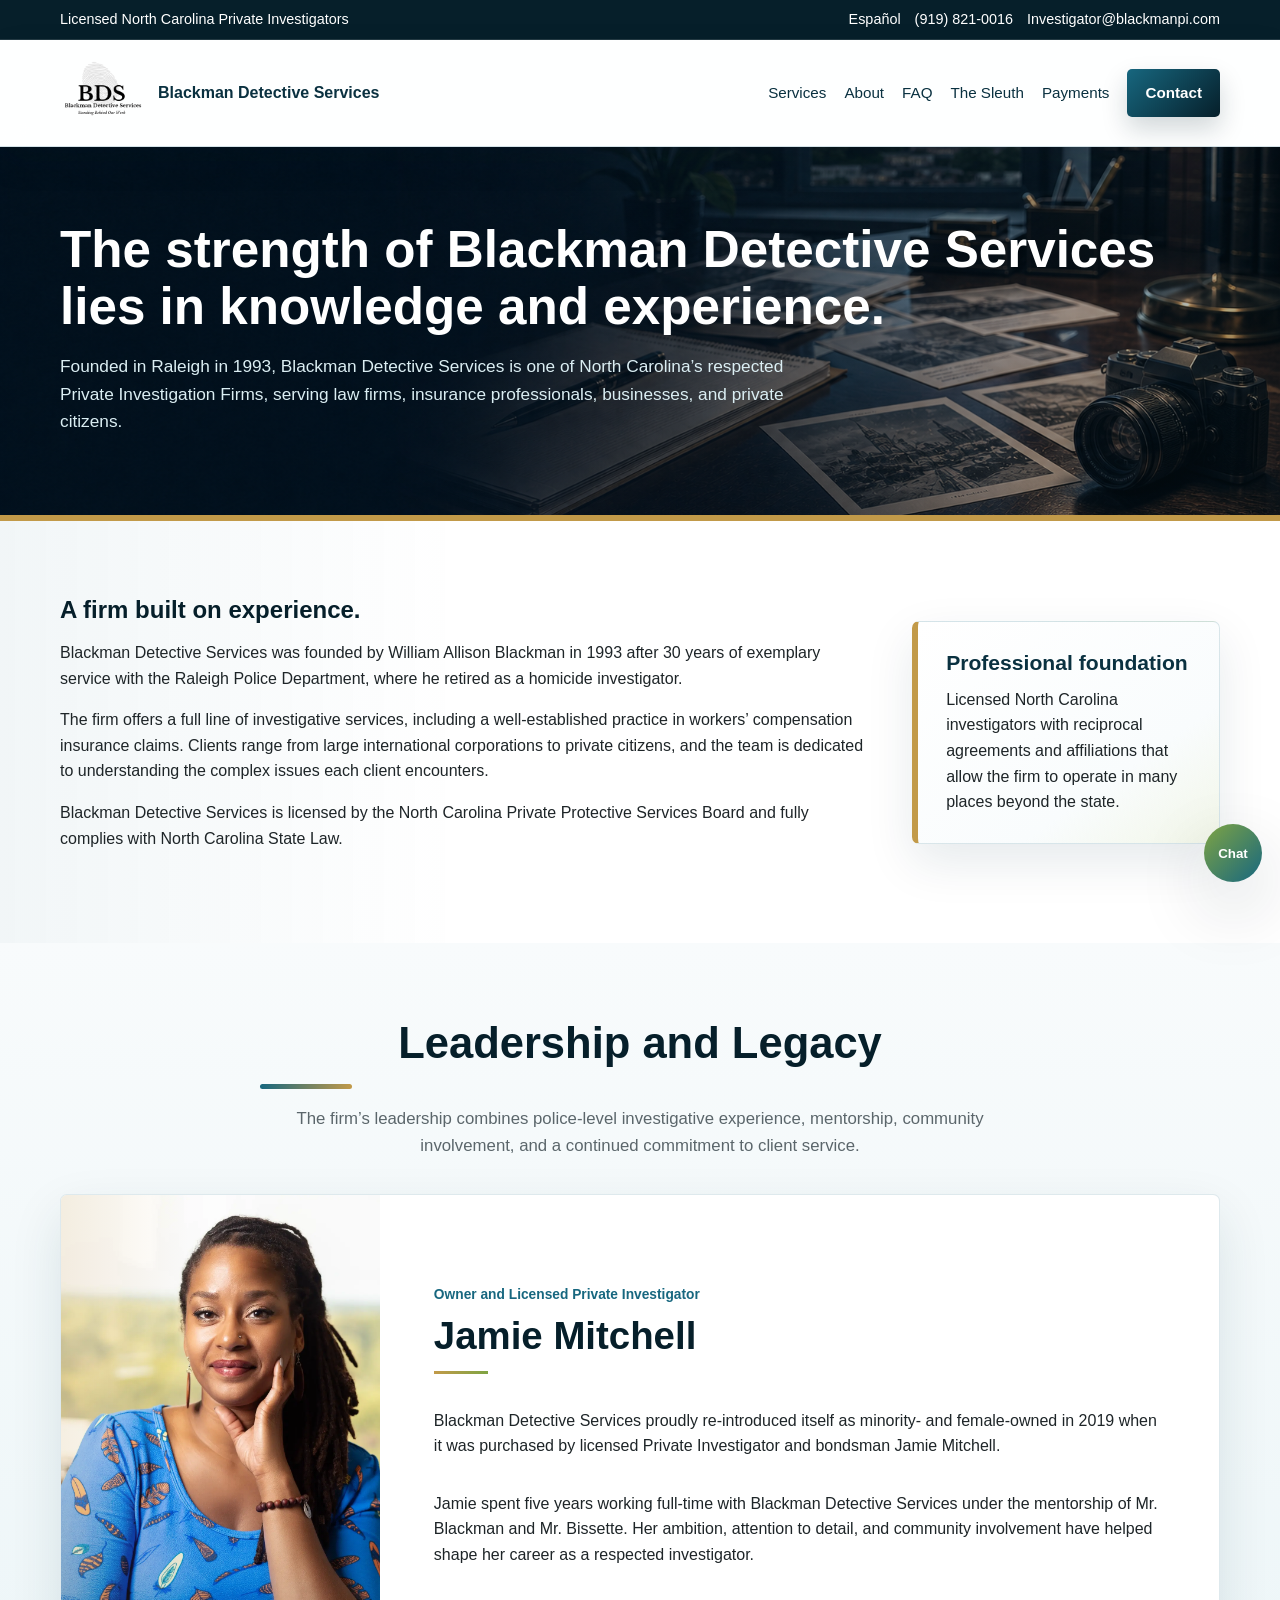
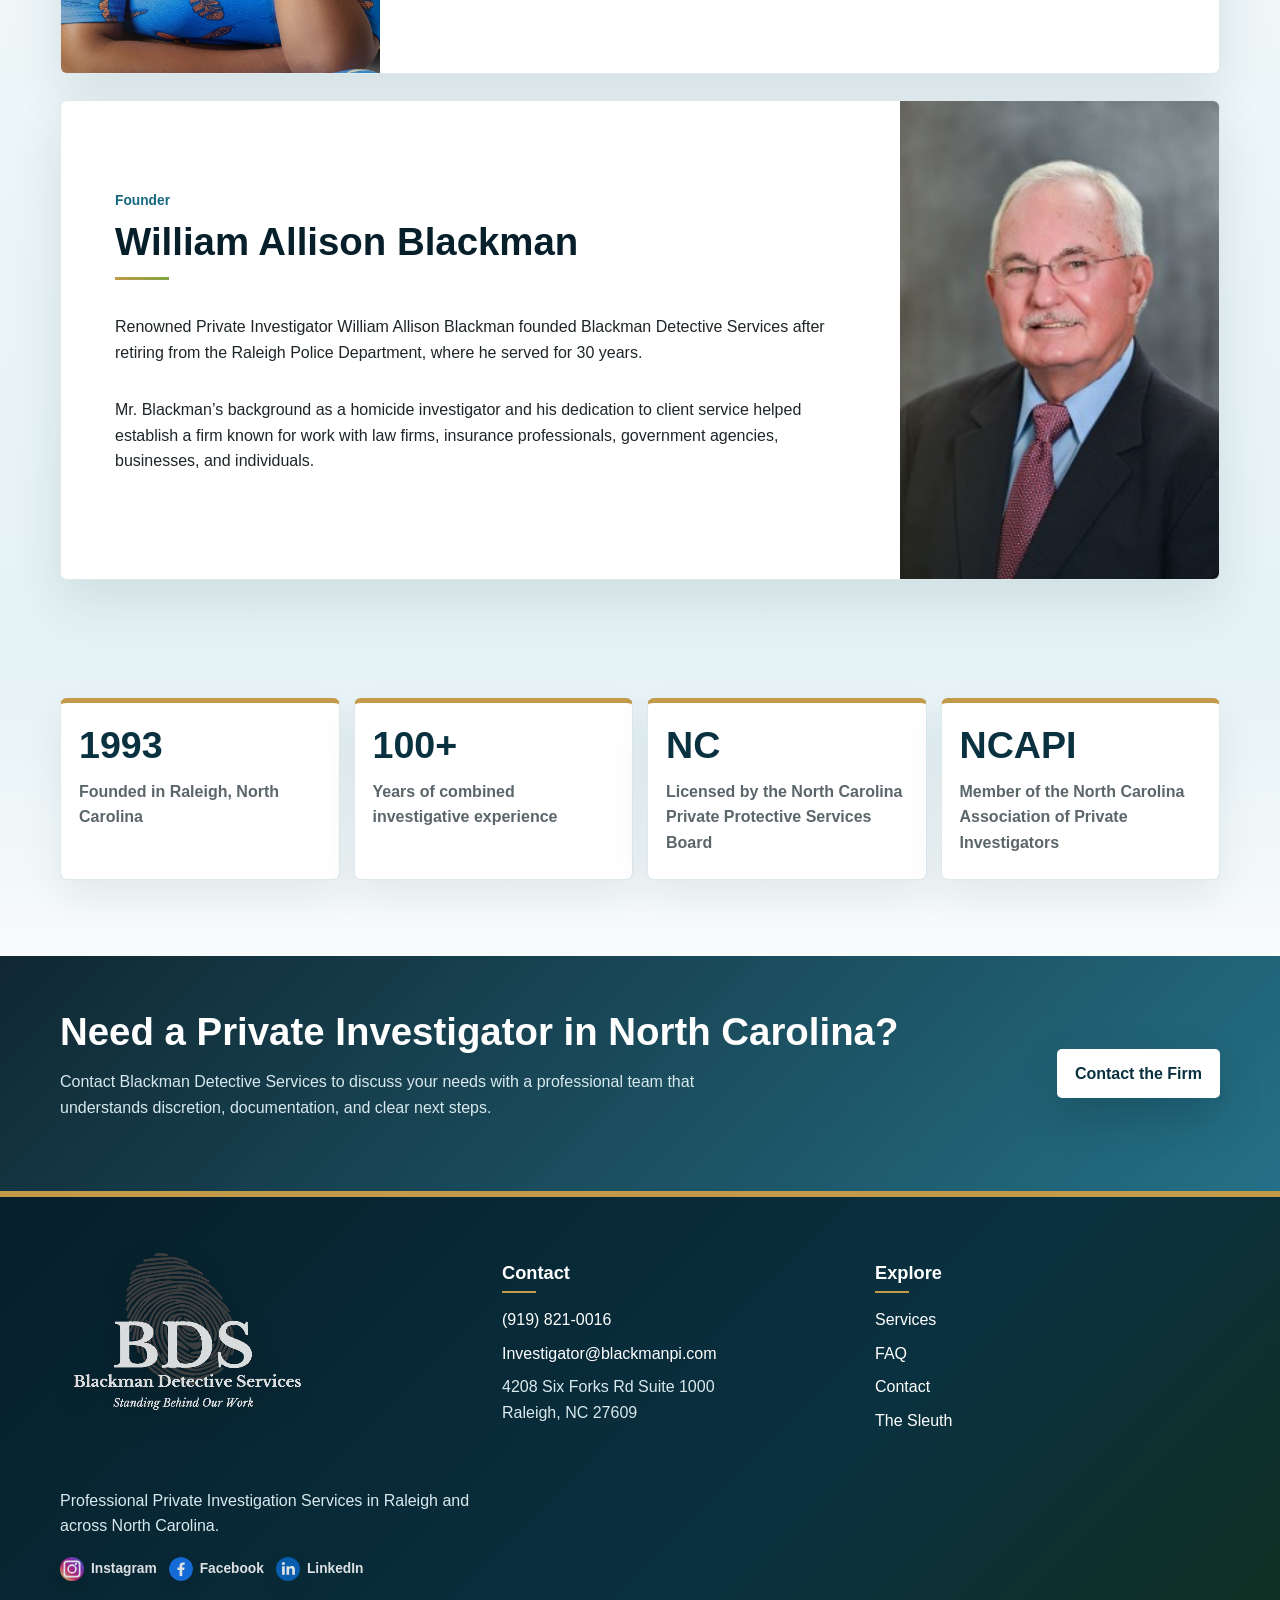
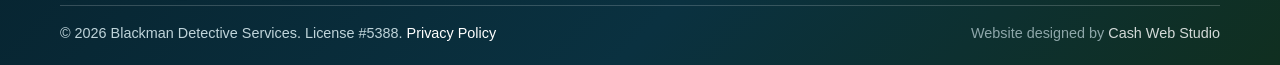
==== about/index.html @ c94c9706 "capitalize PI" ====
<!doctype html>
<html lang="en">
<head>
  <meta charset="utf-8">
  <meta name="viewport" content="width=device-width, initial-scale=1">
  <title>About | Blackman Detective Services</title>
  <meta name="description" content="Learn about Blackman Detective Services, a respected North Carolina Private Investigation Firm founded in 1993.">
  <link rel="stylesheet" href="../styles.css">
</head>
<body class="about-page">
  <div class="topbar"><div class="topbar-inner"><span>Licensed North Carolina Private Investigators</span><span class="topbar-links"><a href="#" class="language-link notranslate" translate="no" data-translate-language="es">Espa&ntilde;ol</a><a href="#" class="language-link notranslate" translate="no" data-translate-language="en" hidden>English</a><a href="tel:19198210016">(919) 821-0016</a><a href="mailto:Investigator@blackmanpi.com">Investigator@blackmanpi.com</a></span></div></div>
  <header class="site-header"><div class="nav-inner"><a class="brand" href="../"><img src="../assets/logo-bds-transparent.png" alt="Blackman Detective Services logo"><span class="brand-text">Blackman Detective Services</span></a><button class="menu-toggle" type="button" aria-expanded="false" aria-controls="primary-nav" data-menu-toggle><span></span><span></span><span></span><span class="sr-only">Menu</span></button><nav class="nav-links" id="primary-nav" aria-label="Primary navigation"><a href="../services">Services</a><a href="../about">About</a><a href="../faq">FAQ</a><a href="../the-sleuth">The Sleuth</a><a href="../payments">Payments</a><a class="button" href="../contact">Contact</a></nav></div></header>
  <main>
    <section class="page-hero about-hero"><div class="section-inner"><h1>The strength of Blackman Detective Services lies in knowledge and experience.</h1><p>Founded in Raleigh in 1993, Blackman Detective Services is one of North Carolina’s respected Private Investigation Firms, serving law firms, insurance professionals, businesses, and private citizens.</p></div></section>
    <section class="section about-intro-section"><div class="section-inner about-intro">
      <div>
        <h2>A firm built on experience.</h2>
        <p>Blackman Detective Services was founded by William Allison Blackman in 1993 after 30 years of exemplary service with the Raleigh Police Department, where he retired as a homicide investigator.</p>
        <p>The firm offers a full line of investigative services, including a well-established practice in workers’ compensation insurance claims. Clients range from large international corporations to private citizens, and the team is dedicated to understanding the complex issues each client encounters.</p>
        <p>Blackman Detective Services is licensed by the North Carolina Private Protective Services Board and fully complies with North Carolina State Law.</p>
      </div>
      <aside class="about-cred-panel reveal-card">
        <strong>Professional foundation</strong>
        <p>Licensed North Carolina investigators with reciprocal agreements and affiliations that allow the firm to operate in many places beyond the state.</p>
      </aside>
    </div></section>
    <section class="section about-leadership-section"><div class="section-inner">
      <div class="section-header centered">
        <h2>Leadership and Legacy</h2>
        <p>The firm’s leadership combines police-level investigative experience, mentorship, community involvement, and a continued commitment to client service.</p>
      </div>
      <div class="leader-grid">
        <article class="leader-profile jamie-profile reveal-card">
          <div class="leader-photo"><img src="../assets/jamie-mitchell.png" alt="Jamie Mitchell of Blackman Detective Services"></div>
          <div class="leader-copy">
            <span>Owner and Licensed Private Investigator</span>
            <h3>Jamie Mitchell</h3>
            <p>Blackman Detective Services proudly re-introduced itself as minority- and female-owned in 2019 when it was purchased by licensed Private Investigator and bondsman Jamie Mitchell.</p>
            <p>Jamie spent five years working full-time with Blackman Detective Services under the mentorship of Mr. Blackman and Mr. Bissette. Her ambition, attention to detail, and community involvement have helped shape her career as a respected investigator.</p>
          </div>
        </article>
        <article class="leader-profile william-profile reveal-card">
          <div class="leader-photo"><img src="../assets/william-allison-blackman.png" alt="William Allison Blackman, founder of Blackman Detective Services"></div>
          <div class="leader-copy">
            <span>Founder</span>
            <h3>William Allison Blackman</h3>
            <p>Renowned Private Investigator William Allison Blackman founded Blackman Detective Services after retiring from the Raleigh Police Department, where he served for 30 years.</p>
            <p>Mr. Blackman’s background as a homicide investigator and his dedication to client service helped establish a firm known for work with law firms, insurance professionals, government agencies, businesses, and individuals.</p>
          </div>
        </article>
      </div>
    </div></section>
    <section class="section about-proof-section"><div class="section-inner about-proof-grid">
      <div class="about-proof-item reveal-card"><strong>1993</strong><span>Founded in Raleigh, North Carolina</span></div>
      <div class="about-proof-item reveal-card"><strong>100+</strong><span>Years of combined investigative experience</span></div>
      <div class="about-proof-item reveal-card"><strong>NC</strong><span>Licensed by the North Carolina Private Protective Services Board</span></div>
      <div class="about-proof-item reveal-card"><strong>NCAPI</strong><span>Member of the North Carolina Association of Private Investigators</span></div>
    </div></section>
    <section class="cta-band about-cta"><div class="section-inner cta-inner">
      <div>
        <h2>Need a Private Investigator in North Carolina?</h2>
        <p>Contact Blackman Detective Services to discuss your needs with a professional team that understands discretion, documentation, and clear next steps.</p>
      </div>
      <a class="button light" href="../contact">Contact the Firm</a>
    </div></section>
  </main>
  <footer class="footer"><div class="footer-inner"><div><img class="footer-logo" src="../assets/logo-bds-transparent.png" alt="Blackman Detective Services logo"><p>Professional Private Investigation Services in Raleigh and across North Carolina.</p><div class="social-links" aria-label="Social media"><a href="https://www.instagram.com/TheSleuth_Podcast/" target="_blank" rel="noopener noreferrer">Instagram</a><a href="https://www.facebook.com/BDS0515/?ref=br_rs" target="_blank" rel="noopener noreferrer">Facebook</a><a href="https://www.linkedin.com/in/allisonblackman/" target="_blank" rel="noopener noreferrer">LinkedIn</a></div></div><div><h3>Contact</h3><ul><li><a href="tel:19198210016">(919) 821-0016</a></li><li><a href="mailto:Investigator@blackmanpi.com">Investigator@blackmanpi.com</a></li><li>4208 Six Forks Rd Suite 1000<br>Raleigh, NC 27609</li></ul></div><div><h3>Explore</h3><ul><li><a href="../services">Services</a></li><li><a href="../faq">FAQ</a></li><li><a href="../contact">Contact</a></li><li><a href="../the-sleuth">The Sleuth</a></li></ul></div></div><div class="footer-bottom"><span>&copy; 2026 Blackman Detective Services. License #5388. <a href="../privacy-policy">Privacy Policy</a></span><span class="site-credit">Website designed by <a href="https://cashwebstudio.com" target="_blank" rel="noopener noreferrer">Cash Web Studio</a></span></div></footer>
  <div class="chatbot" data-chatbot><div class="chat-panel" aria-live="polite"><div class="chat-head"><strong>BDS Assistant</strong><span>General questions only. Do not share personal or case details.</span></div><div class="chat-body" data-chat-body><div class="chat-message">Hello. I can help with general questions about Blackman Detective Services. Please do not share personal information or case details here.</div></div><form class="chat-input" data-chat-form><input data-chat-input type="text" placeholder="Ask a general question" aria-label="Ask a general question"><button type="submit">Ask</button></form></div><button class="chat-toggle" data-chat-toggle aria-label="Open chatbot">Chat</button></div>
  <script src="../search-index.js"></script>
  <script src="../script.js"></script>
  <div id="google_translate_element" class="translate-widget" aria-hidden="true"></div>
  <script src="https://translate.google.com/translate_a/element.js?cb=googleTranslateElementInit"></script>
</body>
</html>
---- styles.css ----
:root {
  --blue: #17677f;
  --blue-dark: #0a3140;
  --navy: #061f2a;
  --blue-soft: #e5f2f5;
  --black: #111111;
  --ink: #1e2528;
  --muted: #5b666b;
  --line: #d9e2e5;
  --green: #7fa443;
  --green-soft: #edf3df;
  --brass: #c29a49;
  --brass-soft: #f4ead7;
  --white: #ffffff;
  --max: 1160px;
  --shadow: 0 26px 70px rgba(6, 31, 42, 0.18);
  --shadow-strong: 0 34px 90px rgba(6, 31, 42, 0.32);
}

* {
  box-sizing: border-box;
}

html {
  scroll-behavior: smooth;
  overflow-x: clip;
}

body {
  margin: 0;
  overflow-x: clip;
  color: var(--ink);
  background:
    linear-gradient(180deg, rgba(229, 242, 245, 0.55), rgba(255, 255, 255, 0) 440px),
    #fbfcfc;
  font-family: Arial, Helvetica, sans-serif;
  line-height: 1.6;
}

body.payment-page {
  background: var(--white);
}

a {
  color: inherit;
}

img {
  display: block;
  max-width: 100%;
}

.sr-only {
  position: absolute;
  width: 1px;
  height: 1px;
  padding: 0;
  margin: -1px;
  overflow: hidden;
  clip: rect(0, 0, 0, 0);
  white-space: nowrap;
  border: 0;
}

.topbar {
  background: var(--navy);
  color: var(--white);
  font-size: 0.9rem;
  border-bottom: 1px solid rgba(255, 255, 255, 0.12);
}

.topbar-inner,
.nav-inner,
.section-inner,
.footer-inner {
  width: min(var(--max), calc(100% - 40px));
  margin: 0 auto;
}

.topbar-inner {
  display: flex;
  justify-content: space-between;
  gap: 16px;
  padding: 8px 0;
}

.topbar-links {
  display: flex;
  flex-wrap: wrap;
  gap: 14px;
}

.topbar a {
  position: relative;
  text-decoration: none;
  transition: color 160ms ease;
}

.topbar a::after {
  content: "";
  position: absolute;
  right: 0;
  bottom: -3px;
  left: 0;
  height: 1px;
  background: var(--brass);
  transform: scaleX(0);
  transform-origin: left;
  transition: transform 160ms ease;
}

.topbar a:hover,
.topbar a:focus-visible {
  color: #f4ead7;
}

.topbar a:hover::after,
.topbar a:focus-visible::after {
  transform: scaleX(1);
}

.language-link[hidden],
.translate-widget {
  display: none;
}

.site-header {
  position: sticky;
  top: 0;
  z-index: 20;
  background: rgba(255, 255, 255, 0.92);
  border-bottom: 1px solid rgba(23, 103, 127, 0.18);
  backdrop-filter: blur(12px);
  box-shadow: 0 14px 35px rgba(6, 31, 42, 0.08);
}

.sleuth-page .site-header {
  background: rgba(255, 255, 255, 0.82);
}

.sleuth-page main {
  margin-top: -18px;
}

.nav-inner {
  display: flex;
  align-items: center;
  justify-content: space-between;
  gap: 24px;
  padding: 10px 0;
}

.brand {
  display: flex;
  align-items: center;
  gap: 12px;
  min-width: 220px;
  text-decoration: none;
}

.brand img {
  width: 86px;
  height: auto;
}

.brand-text {
  font-weight: 700;
  color: var(--blue-dark);
  line-height: 1.15;
}

.nav-links {
  display: flex;
  align-items: center;
  gap: 18px;
  font-size: 0.95rem;
}

.nav-links a {
  display: inline-flex;
  align-items: center;
  color: var(--blue-dark);
  text-decoration: none;
  transition: transform 160ms ease, color 160ms ease;
}

.nav-links a:hover,
.nav-links a.is-current {
  transform: translateY(-1px);
  color: var(--blue);
}

.nav-links .button,
.nav-links .button:hover {
  color: var(--white);
}

.nav-links .button {
  background: linear-gradient(135deg, var(--blue), var(--navy));
  transition: transform 160ms ease, box-shadow 160ms ease, filter 160ms ease;
}

.nav-links .button:hover {
  transform: translateY(-1px);
  background: linear-gradient(135deg, var(--blue), var(--navy));
  filter: brightness(0.92);
  box-shadow: 0 16px 34px rgba(6, 31, 42, 0.2);
}

.menu-toggle {
  display: none;
  width: 46px;
  height: 42px;
  border: 1px solid rgba(23, 103, 127, 0.22);
  border-radius: 5px;
  background: var(--white);
  cursor: pointer;
  box-shadow: 0 10px 24px rgba(6, 31, 42, 0.1);
}

.menu-toggle span:not(.sr-only) {
  display: block;
  width: 22px;
  height: 2px;
  margin: 5px auto;
  background: var(--blue-dark);
  transition: transform 160ms ease, opacity 160ms ease;
}

.site-header.nav-open .menu-toggle span:first-child {
  transform: translateY(7px) rotate(45deg);
}

.site-header.nav-open .menu-toggle span:nth-child(2) {
  opacity: 0;
}

.site-header.nav-open .menu-toggle span:nth-child(3) {
  transform: translateY(-7px) rotate(-45deg);
}

.button,
button.button {
  display: inline-flex;
  align-items: center;
  justify-content: center;
  gap: 8px;
  min-height: 44px;
  padding: 12px 18px;
  border: 0;
  border-radius: 5px;
  background: linear-gradient(135deg, var(--blue), var(--navy));
  color: var(--white);
  font-weight: 700;
  text-decoration: none;
  cursor: pointer;
  box-shadow: 0 12px 26px rgba(6, 31, 42, 0.18);
  transition: transform 160ms ease, box-shadow 160ms ease, background 160ms ease;
}

.button:hover {
  transform: translateY(-1px);
  background: #071d25;
  box-shadow: var(--shadow);
}

.button.secondary {
  background: linear-gradient(135deg, #1d2427, #05090b);
}

.button.ghost {
  background: transparent;
  color: var(--blue-dark);
  border: 1px solid rgba(23, 103, 127, 0.28);
  box-shadow: none;
}

.button.light {
  background: var(--white);
  color: var(--blue-dark);
  box-shadow: 0 18px 42px rgba(6, 31, 42, 0.22);
}

.button.light:hover {
  background: var(--brass-soft);
  color: var(--blue-dark);
}

.hero {
  position: relative;
  overflow: hidden;
  background: var(--navy);
  color: var(--white);
  isolation: isolate;
}

.hero::before {
  content: "";
  position: absolute;
  inset: auto 0 0;
  height: 120px;
  background: linear-gradient(180deg, transparent, rgba(6, 31, 42, 0.9));
  z-index: 1;
  pointer-events: none;
}

.hero::after {
  content: "";
  position: absolute;
  inset: 0;
  background:
    linear-gradient(90deg, rgba(6, 31, 42, 0.98) 0%, rgba(6, 31, 42, 0.86) 42%, rgba(6, 31, 42, 0.25) 100%),
    linear-gradient(150deg, rgba(23, 103, 127, 0.55), rgba(6, 31, 42, 0.12) 44%, rgba(194, 154, 73, 0.2)),
    url("assets/hero-investigation.png") center / cover no-repeat;
  pointer-events: none;
}

.hero-inner {
  position: relative;
  z-index: 1;
  width: min(var(--max), calc(100% - 40px));
  margin: 0 auto;
  display: grid;
  grid-template-columns: minmax(0, 1fr) minmax(340px, 0.82fr);
  gap: 40px;
  align-items: center;
  min-height: 560px;
  padding: 58px 0 78px;
}

h1,
h2,
h3 {
  color: var(--blue-dark);
  line-height: 1.12;
  margin: 0;
  letter-spacing: 0;
}

.hero h1 {
  color: var(--white);
  font-size: clamp(2rem, 3.25vw, 3rem);
  max-width: 720px;
  text-wrap: balance;
}

.hero p {
  max-width: 660px;
  color: #e5f4f8;
  font-size: 1.08rem;
  border-left: 4px solid var(--brass);
  padding-left: 18px;
}

.home-hero::after {
  background:
    linear-gradient(90deg, rgba(6, 31, 42, 0.98) 0%, rgba(6, 31, 42, 0.84) 52%, rgba(6, 31, 42, 0.32) 100%),
    linear-gradient(150deg, rgba(23, 103, 127, 0.42), rgba(6, 31, 42, 0.08) 46%, rgba(194, 154, 73, 0.16)),
    url("assets/hero-investigation.png") center / cover no-repeat;
}

.home-hero-inner {
  display: block;
  min-height: 560px;
  padding: 82px 0 100px;
}

.home-hero h1 {
  max-width: 900px;
  font-size: clamp(2.35rem, 4.2vw, 4.45rem);
}

.home-hero p {
  max-width: 760px;
}

.home-hero-panel {
  background:
    linear-gradient(135deg, rgba(244, 234, 215, 0.92), rgba(229, 242, 245, 0.96) 58%, rgba(237, 243, 223, 0.82)),
    repeating-linear-gradient(90deg, rgba(23, 103, 127, 0.06) 0 1px, transparent 1px 38px);
  color: var(--blue-dark);
  border-top: 5px solid var(--brass);
  border-bottom: 1px solid rgba(23, 103, 127, 0.12);
}

.home-hero-panel .section-inner {
  display: grid;
  grid-template-columns: minmax(220px, 0.28fr) minmax(0, 1fr) auto;
  gap: 22px;
  align-items: center;
  padding: 28px 0;
}

.home-hero-panel strong,
.home-hero-panel span,
.home-hero-panel a {
  display: block;
}

.home-hero-panel strong {
  color: var(--blue-dark);
  font-size: clamp(1.45rem, 2.4vw, 2rem);
  line-height: 1.2;
}

.home-hero-panel span {
  color: var(--muted);
  line-height: 1.55;
}

.home-hero-panel a {
  display: inline-flex;
  align-items: center;
  gap: 10px;
  color: var(--blue-dark);
  font-weight: 850;
  border-bottom: 2px solid var(--brass);
  padding-bottom: 2px;
  text-decoration: none;
  white-space: nowrap;
  transition: color 160ms ease, border-color 160ms ease;
}

.home-hero-panel a::after {
  content: "\2192";
  color: var(--brass);
  font-weight: 900;
  transition: transform 160ms ease;
}

.home-hero-panel a:hover,
.home-hero-panel a:focus-visible {
  color: var(--blue);
  border-color: var(--blue);
}

.home-hero-panel a:hover::after,
.home-hero-panel a:focus-visible::after {
  transform: translateX(4px);
}

.home-intro {
  display: grid;
  grid-template-columns: minmax(0, 0.95fr) minmax(390px, 0.55fr);
  gap: 42px;
  align-items: start;
}

.home-intro-section {
  background:
    linear-gradient(180deg, var(--white) 0%, #fbfcfc 72%, rgba(229, 242, 245, 0.36) 100%);
}

.home-intro .section-header {
  margin-bottom: 0;
}

.home-intro-copy {
  position: relative;
  isolation: isolate;
  overflow: hidden;
  min-height: 310px;
  padding: 12px 0 32px;
}

.home-intro-copy::before {
  content: "";
  position: absolute;
  z-index: -1;
  top: 58%;
  left: 58%;
  width: clamp(260px, 31vw, 430px);
  height: clamp(350px, 42vw, 570px);
  background: url("assets/fingerprint-watermark-source.png") center / contain no-repeat;
  opacity: 0.045;
  pointer-events: none;
  transform: translate(-50%, -50%) rotate(-7deg);
}

.home-firm-card {
  padding: 26px 30px;
  border: 1px solid rgba(23, 103, 127, 0.16);
  border-left: 6px solid var(--brass);
  border-radius: 7px;
  background:
    linear-gradient(145deg, var(--white), #f9fcfd 68%, rgba(237, 243, 223, 0.7));
  box-shadow: 0 18px 48px rgba(12, 52, 68, 0.1);
}

.home-firm-card strong {
  display: block;
  color: var(--blue-dark);
  font-size: clamp(1.7rem, 2.35vw, 2.15rem);
  line-height: 1.08;
}

.home-firm-card span {
  display: block;
  margin-top: 8px;
  color: var(--blue);
  font-weight: 850;
}

.home-firm-card p {
  color: var(--muted);
}

.home-inline-links {
  display: flex;
  flex-wrap: wrap;
  gap: 12px 18px;
  margin-top: 18px;
}

.home-inline-links a,
.home-firm-card a {
  color: var(--blue-dark);
  font-weight: 800;
  text-decoration-color: var(--brass);
  text-underline-offset: 4px;
  transition: color 160ms ease, text-underline-offset 160ms ease;
}

.home-inline-links a:hover,
.home-inline-links a:focus-visible,
.home-firm-card a:hover,
.home-firm-card a:focus-visible {
  color: var(--blue);
  text-underline-offset: 7px;
}

.home-services-section {
  background:
    linear-gradient(180deg, rgba(229, 242, 245, 0.36) 0%, rgba(229, 242, 245, 0.62) 100%);
}

.home-audience-grid {
  display: grid;
  grid-template-columns: repeat(4, minmax(0, 1fr));
  gap: 1px;
  overflow: hidden;
  border: 1px solid rgba(23, 103, 127, 0.14);
  border-radius: 7px;
  background: rgba(23, 103, 127, 0.14);
  box-shadow: 0 20px 52px rgba(12, 52, 68, 0.1);
}

.home-audience-grid article {
  position: relative;
  min-height: 250px;
  padding: 28px;
  background: var(--white);
}

.home-audience-grid article::before {
  content: "";
  display: block;
  width: 44px;
  height: 4px;
  margin-bottom: 22px;
  border-radius: 99px;
  background: var(--brass);
}

.home-audience-grid h3 {
  margin-bottom: 12px;
  color: var(--navy);
  font-size: 1.3rem;
}

.home-audience-grid p {
  margin: 0;
  color: var(--muted);
}

.home-section-action {
  display: flex;
  flex-wrap: wrap;
  gap: 12px;
  justify-content: center;
  margin-top: 28px;
}

.home-section-action.align-left {
  justify-content: flex-start;
}

.home-section-action .button:not(.ghost):hover,
.home-section-action .button:not(.ghost):focus-visible {
  background: linear-gradient(135deg, var(--blue), var(--navy));
  box-shadow: 0 16px 34px rgba(6, 31, 42, 0.18);
}

.home-process-section {
  background:
    linear-gradient(180deg, rgba(229, 242, 245, 0.62) 0%, #fbfcfc 100%);
}

.home-process-grid {
  display: grid;
  grid-template-columns: repeat(3, minmax(0, 1fr));
  gap: 18px;
}

.home-process-grid article {
  position: relative;
  min-height: 260px;
  padding: 30px;
  overflow: hidden;
  border: 1px solid rgba(23, 103, 127, 0.16);
  border-radius: 7px;
  background:
    linear-gradient(145deg, var(--white), #f9fcfd 70%, rgba(237, 243, 223, 0.58));
  box-shadow: 0 20px 48px rgba(12, 52, 68, 0.1);
}

.home-process-grid article::before {
  content: "";
  position: absolute;
  top: 0;
  left: 0;
  width: 5px;
  height: 100%;
  background: linear-gradient(180deg, var(--blue), var(--brass));
}

.home-process-grid span {
  display: inline-grid;
  width: 46px;
  height: 46px;
  place-items: center;
  border: 1px solid rgba(23, 103, 127, 0.18);
  border-radius: 50%;
  color: var(--brass);
  font-weight: 900;
}

.home-process-grid h3 {
  margin: 24px 0 12px;
  color: var(--blue-dark);
  font-size: clamp(1.55rem, 2.4vw, 2rem);
}

.home-process-grid p {
  margin: 0;
  color: var(--muted);
}

.home-sleuth-section {
  background: #fbfcfc;
}

.home-sleuth-feature {
  display: grid;
  grid-template-columns: minmax(0, 1fr) auto;
  gap: 28px;
  align-items: center;
  padding-top: 42px;
  padding-bottom: 42px;
  border-top: 1px solid rgba(23, 103, 127, 0.12);
  border-bottom: 1px solid rgba(23, 103, 127, 0.12);
}

.home-sleuth-copy {
  display: grid;
  grid-template-columns: auto minmax(0, 1fr);
  gap: 18px;
  align-items: center;
}

.home-sleuth-copy img {
  width: clamp(88px, 9vw, 124px);
  height: auto;
  align-self: stretch;
  object-fit: contain;
}

.home-sleuth-feature h2 {
  margin: 0 0 8px;
  color: var(--blue-dark);
  font-size: clamp(1.9rem, 3vw, 3rem);
}

.home-sleuth-feature p {
  max-width: 820px;
  margin: 0;
  color: var(--muted);
  font-size: 1.05rem;
}

.home-consult-panel {
  display: grid;
  grid-template-columns: minmax(0, 1fr) auto;
  gap: 22px;
  align-items: center;
  margin-top: 30px;
  padding-top: 24px;
  border-top: 1px solid rgba(23, 103, 127, 0.16);
}

.home-consult-panel > div {
  max-width: 850px;
}

.home-consult-panel h2 {
  margin: 0 0 6px;
  color: var(--blue-dark);
  font-size: clamp(1.35rem, 2vw, 1.75rem);
}

.home-consult-panel p {
  margin: 0;
  color: var(--muted);
  font-size: clamp(1.05rem, 1.45vw, 1.25rem);
}

.home-page .button:hover,
.home-page .button:focus-visible {
  transform: translateY(-2px);
  background: linear-gradient(135deg, #1d7893, var(--navy));
  box-shadow: 0 18px 38px rgba(6, 31, 42, 0.22);
}

.home-page .button.secondary:hover,
.home-page .button.secondary:focus-visible {
  background: linear-gradient(135deg, #2f383c, #05090b);
  box-shadow: 0 18px 38px rgba(6, 31, 42, 0.24);
}

.home-page .button.ghost:hover,
.home-page .button.ghost:focus-visible {
  background: rgba(23, 103, 127, 0.08);
  border-color: rgba(194, 154, 73, 0.58);
  color: var(--blue);
  box-shadow: 0 10px 24px rgba(12, 52, 68, 0.08);
}

.home-page .button.light:hover,
.home-page .button.light:focus-visible {
  background: var(--brass-soft);
  color: var(--blue-dark);
  box-shadow: 0 20px 44px rgba(6, 31, 42, 0.24);
}

.testimonials-section {
  background:
    linear-gradient(180deg, #fbfcfc, var(--blue-soft));
}

.testimonial-carousel {
  position: relative;
  display: grid;
  grid-template-columns: auto minmax(0, 1fr) auto;
  gap: 12px;
  align-items: center;
}

.home-testimonial-grid {
  display: grid;
  grid-auto-columns: minmax(290px, 33%);
  grid-auto-flow: column;
  gap: 16px;
  overflow-x: auto;
  padding: 6px 2px 18px;
  scroll-behavior: smooth;
  scroll-snap-type: x mandatory;
  scrollbar-width: thin;
}

.home-testimonial {
  position: relative;
  scroll-snap-align: start;
  min-height: 230px;
  padding: 52px 24px 24px;
  border: 1px solid rgba(23, 103, 127, 0.15);
  border-top: 4px solid var(--brass);
  border-radius: 7px;
  background:
    linear-gradient(145deg, rgba(255, 255, 255, 0.98), rgba(248, 252, 253, 0.92) 70%, rgba(229, 242, 245, 0.56));
  box-shadow:
    0 22px 48px rgba(12, 52, 68, 0.14),
    0 4px 12px rgba(12, 52, 68, 0.08),
    inset 0 1px 0 rgba(255, 255, 255, 0.85);
  transition: transform 180ms ease, box-shadow 180ms ease, border-color 180ms ease;
}

.home-testimonial::before {
  content: "★★★★★";
  position: absolute;
  top: 20px;
  left: 24px;
  color: var(--brass);
  font-size: 0.9rem;
  font-weight: 900;
  letter-spacing: 2px;
  line-height: 1;
}

.home-testimonial::after {
  content: "“";
  position: absolute;
  top: 10px;
  right: 20px;
  color: rgba(194, 154, 73, 0.24);
  font-size: 5rem;
  font-weight: 900;
  line-height: 1;
}

.home-testimonial p {
  position: relative;
  z-index: 1;
  margin: 0;
  color: var(--blue-dark);
  line-height: 1.55;
}

.home-testimonial span {
  display: block;
  margin-top: 18px;
  color: var(--blue);
  font-weight: 900;
}

.home-testimonial.featured-review {
  background:
    linear-gradient(145deg, var(--white), #f9fcfd 66%, rgba(237, 243, 223, 0.68));
}

.home-testimonial:hover,
.home-testimonial:focus-within {
  transform: translateY(-4px);
  border-color: rgba(194, 154, 73, 0.42);
  box-shadow:
    0 30px 68px rgba(12, 52, 68, 0.18),
    0 8px 20px rgba(12, 52, 68, 0.1),
    inset 0 1px 0 rgba(255, 255, 255, 0.9);
}

.testimonial-control {
  width: 42px;
  height: 42px;
  border: 1px solid rgba(23, 103, 127, 0.22);
  border-radius: 50%;
  background: var(--white);
  color: var(--blue-dark);
  font-size: 1.15rem;
  font-weight: 900;
  cursor: pointer;
  box-shadow: 0 12px 28px rgba(12, 52, 68, 0.1);
  transition: transform 160ms ease, color 160ms ease, border-color 160ms ease;
}

.testimonial-control:hover,
.testimonial-control:focus-visible {
  transform: translateY(-2px);
  border-color: rgba(194, 154, 73, 0.58);
  color: var(--blue);
}

.home-client-payment {
  display: grid;
  grid-template-columns: minmax(0, 1fr) auto;
  gap: 22px;
  align-items: center;
  margin-top: 24px;
  padding: 22px 24px;
  border: 1px solid rgba(255, 255, 255, 0.16);
  border-left: 5px solid var(--brass);
  border-radius: 7px;
  background:
    linear-gradient(135deg, var(--navy), var(--blue-dark) 58%, var(--blue));
  box-shadow: 0 18px 44px rgba(6, 31, 42, 0.18);
}

.home-client-payment h3 {
  margin: 0 0 4px;
  color: var(--white);
  font-size: 1.25rem;
}

.home-client-payment p {
  margin: 0;
  color: #dbeef3;
}

.home-client-payment .button.ghost {
  border-color: rgba(255, 255, 255, 0.62);
  color: var(--white);
  background: rgba(255, 255, 255, 0.08);
}

.home-client-payment .button.ghost:hover,
.home-client-payment .button.ghost:focus-visible {
  border-color: var(--brass);
  background: var(--white);
  color: var(--blue-dark);
  box-shadow: 0 14px 30px rgba(0, 0, 0, 0.18);
}

.hero-actions,
.actions {
  display: flex;
  flex-wrap: wrap;
  gap: 12px;
  margin-top: 28px;
}

.hero-proof {
  display: grid;
  grid-template-columns: repeat(3, 1fr);
  gap: 12px;
  margin-top: 36px;
  max-width: 720px;
}

.proof-item {
  border: 1px solid rgba(255, 255, 255, 0.22);
  border-top: 4px solid var(--brass);
  background: rgba(255, 255, 255, 0.13);
  color: var(--ink);
  padding: 14px 16px;
  box-shadow: 0 18px 38px rgba(0, 0, 0, 0.18);
  backdrop-filter: blur(12px);
}

.proof-item strong {
  display: block;
  font-size: 1.05rem;
  color: var(--white);
}

.proof-item span {
  color: #d8e9ee;
}

.hero-visual {
  min-height: 400px;
  border: 1px solid rgba(255, 255, 255, 0.28);
  border-radius: 7px;
  background:
    linear-gradient(135deg, rgba(255, 255, 255, 0.18), rgba(255, 255, 255, 0.04)),
    repeating-linear-gradient(0deg, rgba(255, 255, 255, 0.08) 0 1px, transparent 1px 28px),
    linear-gradient(90deg, rgba(6, 31, 42, 0.14), rgba(194, 154, 73, 0.24));
  box-shadow: var(--shadow-strong);
  position: relative;
  transform: translateY(18px);
  overflow: hidden;
}

.hero-visual::before,
.hero-visual::after {
  content: "";
  position: absolute;
  z-index: 0;
}

.hero-visual::before {
  width: 260px;
  height: 260px;
  right: -72px;
  top: -54px;
  border: 24px solid rgba(194, 154, 73, 0.24);
  border-radius: 50%;
  background: transparent;
}

.hero-visual::after {
  inset: 32px;
  border: 1px solid rgba(255, 255, 255, 0.22);
  background: transparent;
}

.case-card {
  position: absolute;
  z-index: 1;
  max-width: 260px;
  padding: 18px 20px;
  background: rgba(255, 255, 255, 0.94);
  border-left: 6px solid var(--brass);
  border-radius: 7px;
  box-shadow: 0 20px 46px rgba(0, 0, 0, 0.28);
}

.case-card span {
  display: block;
  color: var(--muted);
  font-size: 0.9rem;
}

.case-card strong {
  display: block;
  color: var(--blue-dark);
  font-size: 1.12rem;
  line-height: 1.25;
}

.case-card.primary {
  left: -22px;
  top: 54px;
}

.case-card.secondary {
  right: -18px;
  bottom: 58px;
  border-left-color: var(--green);
}

.lens-ring {
  position: absolute;
  z-index: 1;
  width: 210px;
  height: 210px;
  left: 50%;
  top: 50%;
  border: 2px solid rgba(255, 255, 255, 0.82);
  border-radius: 50%;
  transform: translate(-50%, -50%);
  box-shadow:
    0 0 0 24px rgba(23, 103, 127, 0.14),
    0 0 0 52px rgba(255, 255, 255, 0.05),
    inset 0 0 45px rgba(255, 255, 255, 0.14);
}

.lens-ring::after {
  content: "";
  position: absolute;
  width: 88px;
  height: 9px;
  right: -62px;
  bottom: 24px;
  background: var(--brass);
  transform: rotate(42deg);
  border-radius: 99px;
}

.visual-bars {
  position: absolute;
  z-index: 1;
  left: 30px;
  right: 30px;
  bottom: 28px;
  display: grid;
  grid-template-columns: 1.4fr 0.8fr 1fr 0.6fr;
  gap: 10px;
}

.visual-bars i {
  display: block;
  height: 7px;
  background: rgba(255, 255, 255, 0.72);
}

.visual-bars i:nth-child(2) {
  background: var(--green);
}

.visual-bars i:nth-child(3) {
  background: var(--brass);
}

.evidence-ribbon {
  position: relative;
  z-index: 2;
  margin-top: -44px;
}

.evidence-inner {
  width: min(var(--max), calc(100% - 40px));
  margin: 0 auto;
  display: grid;
  grid-template-columns: repeat(4, minmax(0, 1fr));
  background: var(--white);
  border-radius: 7px;
  box-shadow: var(--shadow-strong);
  overflow: hidden;
}

.evidence-inner div {
  padding: 24px;
  border-right: 1px solid var(--line);
  background:
    linear-gradient(180deg, rgba(229, 242, 245, 0.6), rgba(255, 255, 255, 0));
}

.evidence-inner div:last-child {
  border-right: 0;
}

.evidence-inner strong,
.evidence-inner span {
  display: block;
}

.evidence-inner strong {
  color: var(--blue-dark);
  font-size: 1.06rem;
}

.evidence-inner span {
  color: var(--muted);
  margin-top: 4px;
  font-size: 0.95rem;
}

.section {
  padding: 76px 0;
  position: relative;
}

.section.compact {
  padding: 52px 0;
}

.section.alt {
  background:
    linear-gradient(90deg, rgba(127, 164, 67, 0.14), transparent 34%),
    linear-gradient(135deg, rgba(23, 103, 127, 0.12), transparent 42%),
    var(--blue-soft);
}

.section-header {
  max-width: 760px;
  margin-bottom: 34px;
}

.section-header h2 {
  font-size: clamp(1.9rem, 3.4vw, 3rem);
  text-wrap: balance;
}

.section-header h2::after {
  content: "";
  display: block;
  width: 92px;
  height: 5px;
  margin-top: 16px;
  border-radius: 99px;
  background: linear-gradient(90deg, var(--blue), var(--brass));
}

.section-header p {
  color: var(--muted);
  font-size: 1.05rem;
}

.section-header.centered {
  max-width: 760px;
  margin-right: auto;
  margin-left: auto;
  text-align: center;
}

.grid {
  display: grid;
  gap: 18px;
}

.grid.three {
  grid-template-columns: repeat(3, minmax(0, 1fr));
}

.grid.two {
  grid-template-columns: repeat(2, minmax(0, 1fr));
}

.card {
  position: relative;
  overflow: hidden;
  background: var(--white);
  border: 1px solid rgba(23, 103, 127, 0.16);
  border-radius: 7px;
  padding: 26px;
  box-shadow: 0 16px 42px rgba(12, 52, 68, 0.1);
}

.card::before {
  content: "";
  position: absolute;
  inset: 0 auto 0 0;
  width: 5px;
  background: linear-gradient(180deg, var(--blue), var(--brass));
}

.card::after {
  display: none;
}

.card h3 {
  margin-bottom: 10px;
  font-size: 1.22rem;
}

.card p {
  color: var(--muted);
  margin: 0;
}

.feature-cards {
  align-items: stretch;
}

.service-feature {
  min-height: 220px;
  padding-top: 72px;
}

.service-feature::before {
  width: 100%;
  height: 12px;
  inset: 0 0 auto;
  background: linear-gradient(90deg, var(--blue), var(--brass), var(--green));
}

.service-feature h3::before {
  content: "";
  position: absolute;
  top: 28px;
  left: 26px;
  width: 34px;
  height: 34px;
  border: 2px solid var(--brass);
  border-radius: 50%;
  box-shadow: 0 0 0 8px var(--brass-soft);
}

.feature-list {
  display: grid;
  grid-template-columns: repeat(2, minmax(0, 1fr));
  gap: 12px;
  padding: 0;
  margin: 24px 0 0;
  list-style: none;
}

.feature-list li {
  position: relative;
  padding: 14px 14px 14px 38px;
  background: var(--white);
  border: 1px solid rgba(23, 103, 127, 0.16);
  border-radius: 6px;
  box-shadow: 0 8px 18px rgba(12, 52, 68, 0.06);
}

.feature-list li::before {
  content: "";
  position: absolute;
  left: 15px;
  top: 21px;
  width: 9px;
  height: 9px;
  border-radius: 50%;
  background: var(--green);
}

.split {
  display: grid;
  grid-template-columns: minmax(0, 0.95fr) minmax(0, 1.05fr);
  gap: 42px;
  align-items: start;
}

.callout {
  border-top: 6px solid var(--brass);
  background:
    linear-gradient(135deg, var(--white), #f9fcfd 66%, var(--green-soft));
  padding: 26px;
  border-radius: 7px;
  box-shadow: var(--shadow);
}

.about-page main {
  background:
    linear-gradient(180deg, #fbfcfc, var(--white) 46%, #f8fbfc);
}

.page-hero.about-hero {
  background-image:
    linear-gradient(90deg, rgba(6, 31, 42, 0.22), rgba(6, 31, 42, 0.18) 48%, rgba(6, 31, 42, 0.32)),
    url("assets/about-hero-dark-overlay.png");
  background-position:
    center,
    58% 68%;
  background-size:
    cover,
    cover;
  background-repeat: no-repeat;
}

.about-hero h1 {
  animation: aboutHeroSlide 680ms ease both;
}

.about-hero p {
  animation: aboutHeroFade 680ms ease 120ms both;
}

.about-intro-section {
  background:
    linear-gradient(90deg, rgba(23, 103, 127, 0.06), transparent 36%),
    var(--white);
}

.about-intro {
  display: grid;
  grid-template-columns: minmax(0, 1fr) minmax(280px, 0.38fr);
  gap: 42px;
  align-items: center;
}

.about-intro > div {
  animation: aboutContentRise 620ms ease 140ms both;
}

.about-intro h2,
.about-leadership-section h2 {
  color: var(--navy);
}

.about-cred-panel {
  padding: 28px;
  border: 1px solid rgba(23, 103, 127, 0.16);
  border-left: 6px solid var(--brass);
  border-radius: 7px;
  background:
    linear-gradient(145deg, var(--white), #f9fcfd 68%, rgba(237, 243, 223, 0.72));
  box-shadow: 0 18px 48px rgba(12, 52, 68, 0.1);
}

.about-cred-panel strong {
  display: block;
  color: var(--blue-dark);
  font-size: 1.32rem;
  line-height: 1.2;
}

.about-cred-panel p {
  margin: 12px 0 0;
}

.about-cred-panel {
  transition-delay: 120ms;
}

.about-leadership-section {
  background:
    linear-gradient(180deg, #f8fbfc, var(--blue-soft));
}

.leader-grid {
  display: grid;
  gap: 26px;
  margin-top: 34px;
}

.leader-profile {
  position: relative;
  display: grid;
  grid-template-columns: minmax(250px, 0.38fr) minmax(0, 1fr);
  overflow: hidden;
  border: 1px solid rgba(23, 103, 127, 0.14);
  border-radius: 7px;
  background: var(--white);
  box-shadow: 0 20px 52px rgba(12, 52, 68, 0.11);
}

.leader-profile::before {
  content: "";
  position: absolute;
  inset: 0;
  z-index: 1;
  background: linear-gradient(110deg, transparent 0%, rgba(255, 255, 255, 0.42) 46%, transparent 72%);
  transform: translateX(-120%);
  transition: transform 900ms ease;
  pointer-events: none;
}

.leader-profile.is-visible::before {
  transform: translateX(120%);
}

.leader-profile:nth-child(even) {
  grid-template-columns: minmax(0, 1fr) minmax(250px, 0.38fr);
  transition-delay: 120ms;
}

.leader-profile:nth-child(even) .leader-photo {
  order: 2;
}

.leader-photo {
  position: relative;
  min-height: 380px;
  background: var(--blue-soft);
}

.leader-photo::after {
  content: "";
  position: absolute;
  inset: 0;
  background:
    linear-gradient(180deg, transparent 55%, rgba(6, 31, 42, 0.18)),
    linear-gradient(90deg, rgba(194, 154, 73, 0.16), transparent 40%);
  pointer-events: none;
}

.leader-photo img {
  display: block;
  width: 100%;
  height: 100%;
  object-fit: cover;
}

.jamie-profile .leader-photo img {
  object-position: center 32%;
}

.william-profile .leader-photo {
  min-height: 380px;
}

.william-profile .leader-photo img {
  object-position: center top;
}

.leader-copy {
  display: grid;
  align-content: center;
  padding: clamp(28px, 5vw, 54px);
}

.leader-copy span {
  color: var(--blue);
  font-size: 0.86rem;
  font-weight: 850;
}

.leader-copy h3 {
  margin-top: 8px;
  color: var(--navy);
  font-size: clamp(1.7rem, 3vw, 2.45rem);
}

.leader-copy h3::after {
  content: "";
  display: block;
  width: 54px;
  height: 3px;
  margin: 14px 0 18px;
  background: linear-gradient(90deg, var(--brass), var(--green));
}

.leader-copy p {
  max-width: 740px;
}

.about-proof-section {
  padding-top: 42px;
  background:
    linear-gradient(180deg, var(--blue-soft), #f8fbfc);
}

.about-proof-grid {
  display: grid;
  grid-template-columns: repeat(4, minmax(0, 1fr));
  gap: 14px;
}

.about-proof-item {
  min-height: 150px;
  padding: 24px 18px;
  border: 1px solid rgba(23, 103, 127, 0.14);
  border-top: 5px solid var(--brass);
  border-radius: 7px;
  background: var(--white);
  box-shadow: 0 16px 38px rgba(12, 52, 68, 0.08);
}

.about-proof-item:nth-child(2) {
  transition-delay: 80ms;
}

.about-proof-item:nth-child(3) {
  transition-delay: 150ms;
}

.about-proof-item:nth-child(4) {
  transition-delay: 220ms;
}

.about-proof-item strong {
  display: block;
  color: var(--blue-dark);
  font-size: clamp(1.7rem, 3vw, 2.35rem);
  line-height: 1;
}

.about-proof-item span {
  display: block;
  margin-top: 14px;
  color: var(--muted);
  font-weight: 650;
}

.about-cta {
  animation: aboutContentRise 620ms ease both;
}

.about-cta .button.light:hover,
.about-cta .button.light:focus-visible {
  background: var(--brass);
  color: var(--navy);
}

@keyframes aboutHeroSlide {
  from {
    opacity: 0;
    transform: translateX(-28px);
  }

  to {
    opacity: 1;
    transform: translateX(0);
  }
}

@keyframes aboutHeroFade {
  from {
    opacity: 0;
    transform: translateY(14px);
  }

  to {
    opacity: 1;
    transform: translateY(0);
  }
}

@keyframes aboutContentRise {
  from {
    opacity: 0;
    transform: translateY(18px);
  }

  to {
    opacity: 1;
    transform: translateY(0);
  }
}

.page-hero {
  background:
    linear-gradient(110deg, rgba(6, 31, 42, 0.98), rgba(23, 103, 127, 0.92) 58%, rgba(194, 154, 73, 0.74)),
    repeating-linear-gradient(90deg, rgba(255, 255, 255, 0.08) 0 1px, transparent 1px 44px);
  color: var(--white);
  padding: 74px 0 62px;
  border-bottom: 6px solid var(--brass);
  position: relative;
  overflow: hidden;
}

.page-hero::after {
  display: none;
}

.page-hero h1 {
  color: var(--white);
  font-size: clamp(2rem, 4vw, 3.25rem);
}

.page-hero p {
  max-width: 780px;
  color: #dbeef3;
  font-size: 1.08rem;
}

.privacy-page main {
  background: linear-gradient(180deg, #fbfcfc, var(--white));
}

.privacy-page .section {
  background: transparent;
}

.sleuth-hero {
  min-height: 520px;
  display: flex;
  align-items: center;
  padding: 96px 0 112px;
  margin-bottom: -42px;
  background:
    linear-gradient(90deg, rgba(6, 31, 42, 0.96) 0%, rgba(6, 31, 42, 0.82) 44%, rgba(6, 31, 42, 0.2) 100%),
    linear-gradient(150deg, rgba(23, 103, 127, 0.5), rgba(6, 31, 42, 0.08) 48%, rgba(194, 154, 73, 0.2)),
    url("assets/hero-sleuth.png") 72% 58% / cover no-repeat;
  z-index: 1;
}

@keyframes sleuthSlideIn {
  from {
    opacity: 0;
    transform: translateX(-32px);
  }

  to {
    opacity: 1;
    transform: translateX(0);
  }
}

@keyframes sleuthLiftIn {
  from {
    opacity: 0;
    transform: translateY(22px);
  }

  to {
    opacity: 1;
    transform: translateY(0);
  }
}

@keyframes sleuthHeroFocus {
  from {
    background-position: 78% 58%;
  }

  to {
    background-position: 72% 58%;
  }
}

.sleuth-hero {
  animation: sleuthHeroFocus 900ms ease-out both;
}

.sleuth-hero::after {
  display: none;
}

.sleuth-hero h1 {
  font-size: clamp(2.35rem, 5vw, 4.5rem);
  animation: sleuthSlideIn 620ms cubic-bezier(0.2, 0.72, 0.28, 1) both;
}

.sleuth-hero-content > p {
  max-width: 620px;
  font-size: 1.18rem;
  animation: sleuthSlideIn 620ms cubic-bezier(0.2, 0.72, 0.28, 1) 110ms both;
}

.sleuth-hero-content {
  position: relative;
  z-index: 1;
}

.sleuth-hero-signup {
  width: min(100%, 560px);
  margin-top: 70px;
  padding: 18px;
  border: 1px solid rgba(255, 255, 255, 0.2);
  border-left: 5px solid var(--brass);
  border-radius: 7px;
  background: rgba(6, 31, 42, 0.56);
  box-shadow: 0 24px 70px rgba(0, 0, 0, 0.24);
  backdrop-filter: blur(12px);
  animation: sleuthLiftIn 680ms cubic-bezier(0.2, 0.72, 0.28, 1) 220ms both;
}

.sleuth-hero-signup label {
  display: block;
  margin-bottom: 6px;
  color: var(--white);
  font-size: 1.02rem;
  font-weight: 800;
}

.sleuth-hero-signup p {
  max-width: 480px;
  margin: 0 0 14px;
  color: #dbeef3;
  font-size: 0.95rem;
  line-height: 1.45;
}

.sleuth-hero-signup div {
  display: grid;
  grid-template-columns: minmax(0, 1fr) auto;
  gap: 10px;
  align-items: stretch;
}

.sleuth-hero-signup input[type="email"] {
  min-height: 46px;
  width: 100%;
  border: 1px solid rgba(255, 255, 255, 0.34);
  border-radius: 5px;
  padding: 11px 13px;
  background: rgba(255, 255, 255, 0.92);
  color: var(--blue-dark);
  font: inherit;
}

.sleuth-hero-signup > input[type="text"] {
  position: absolute;
  left: -5000px;
}

.services-page {
  background:
    radial-gradient(circle at 10% 18%, rgba(194, 154, 73, 0.12), transparent 34%),
    linear-gradient(180deg, rgba(229, 242, 245, 0.6), rgba(255, 255, 255, 0) 520px),
    #fbfcfc;
}

.services-hero {
  background-image:
    linear-gradient(90deg, rgba(6, 31, 42, 0.28), rgba(6, 31, 42, 0.12) 48%, rgba(6, 31, 42, 0.22)),
    url("assets/services-hero-dark-overlay-v4.png");
  background-position:
    center,
    center 58%;
  background-size:
    cover,
    cover;
  background-repeat: no-repeat;
  padding: 84px 0 72px;
}

.services-hero-inner {
  position: static;
  display: block;
  min-height: 360px;
}

.services-hero-inner > div {
  max-width: 720px;
  padding-top: 78px;
}

.services-hero-panel {
  position: absolute;
  top: 0;
  right: 0;
  width: min(42vw, 480px);
  overflow: hidden;
  padding: 34px;
  border: 1px solid rgba(255, 255, 255, 0.24);
  border-left: 5px solid var(--brass);
  border-radius: 7px;
  background: rgba(255, 255, 255, 0.12);
  box-shadow: 0 28px 80px rgba(0, 0, 0, 0.22);
  backdrop-filter: blur(10px);
}

.services-hero-panel::before {
  content: none;
}

.services-hero-panel strong,
.services-hero-panel span,
.services-hero-panel a {
  position: relative;
  z-index: 1;
}

.services-hero-panel strong {
  display: block;
  color: var(--white);
  font-size: 1.55rem;
  line-height: 1.25;
}

.services-hero-panel span {
  display: block;
  margin-top: 14px;
  color: #dbeef3;
  font-size: 1.03rem;
  line-height: 1.65;
}

.services-hero-panel a {
  display: inline-flex;
  align-items: center;
  gap: 8px;
  width: fit-content;
  max-width: 100%;
  margin-top: 24px;
  padding-bottom: 5px;
  border-bottom: 2px solid var(--brass);
  color: var(--white);
  font-weight: 800;
  text-decoration: none;
  white-space: nowrap;
  transition: gap 180ms ease, color 180ms ease, border-color 180ms ease;
}

.services-hero-panel a::after {
  content: "→";
  flex: 0 0 auto;
  color: var(--brass);
  transition: transform 180ms ease;
}

.services-hero-panel a:hover,
.services-hero-panel a:focus-visible {
  gap: 12px;
  color: #fff7df;
  border-color: #fff7df;
}

.services-hero-panel a:hover::after,
.services-hero-panel a:focus-visible::after {
  transform: translateX(2px);
}

@media (max-width: 1180px) {
  .services-hero-inner {
    position: relative;
  }

  .services-hero-inner > div {
    max-width: 760px;
    padding-top: 0;
  }

  .services-hero-panel {
    position: relative;
    top: auto;
    right: auto;
    width: min(100%, 720px);
    margin-top: 34px;
  }
}

.services-showcase {
  background:
    linear-gradient(180deg, var(--white), #f7fbfc 46%, var(--white)),
    repeating-linear-gradient(90deg, rgba(23, 103, 127, 0.04) 0 1px, transparent 1px 54px);
}

.services-section-header {
  max-width: 900px;
}

.service-directory {
  display: grid;
  grid-template-columns: minmax(230px, 0.28fr) minmax(0, 1fr);
  gap: 26px;
  margin-top: 34px;
  align-items: start;
}

.service-index {
  position: sticky;
  z-index: 3;
  top: 112px;
  display: grid;
  gap: 10px;
  padding: 22px;
  border: 1px solid rgba(23, 103, 127, 0.16);
  border-left: 6px solid var(--blue);
  border-radius: 7px;
  background:
    linear-gradient(145deg, var(--white), #f9fcfd 66%, rgba(237, 243, 223, 0.58));
  box-shadow: 0 18px 44px rgba(12, 52, 68, 0.1);
}

.service-index strong {
  display: block;
  margin-bottom: 6px;
  color: var(--navy);
  font-size: 1.15rem;
}

.service-index a {
  display: flex;
  align-items: center;
  justify-content: space-between;
  gap: 12px;
  padding: 11px 0;
  border-bottom: 1px solid rgba(23, 103, 127, 0.12);
  color: var(--blue-dark);
  font-weight: 700;
  text-decoration: none;
  transition: color 160ms ease, padding-left 160ms ease;
}

.service-index a::after {
  content: "\2192";
  color: var(--brass);
  font-weight: 900;
}

.service-index a:hover,
.service-index a:focus-visible,
.service-index a.is-active {
  color: var(--blue);
  padding-left: 6px;
}

.service-index a.is-active {
  border-bottom-color: rgba(194, 154, 73, 0.5);
  font-weight: 900;
  -webkit-text-stroke: 0.25px currentColor;
  text-shadow: 0 0 0 currentColor;
}

.service-index a.is-active::after {
  color: var(--blue);
}

.service-groups {
  position: relative;
  display: grid;
  gap: 28px;
  z-index: 0;
}

.service-group {
  position: relative;
  scroll-margin-top: 112px;
  border: 1px solid rgba(23, 103, 127, 0.14);
  border-radius: 7px;
  background: var(--white);
  box-shadow: 0 20px 54px rgba(12, 52, 68, 0.1);
}

.service-group::before {
  content: none;
}

.service-group-head {
  display: flex;
  align-items: center;
  gap: 16px;
  padding: 24px 26px;
  background:
    linear-gradient(135deg, rgba(6, 31, 42, 0.96), rgba(23, 103, 127, 0.9)),
    repeating-linear-gradient(90deg, rgba(255, 255, 255, 0.08) 0 1px, transparent 1px 38px);
}

.service-group-head span {
  display: inline-flex;
  width: 42px;
  height: 42px;
  flex: 0 0 auto;
  align-items: center;
  justify-content: center;
  border: 1px solid rgba(255, 255, 255, 0.28);
  border-radius: 50%;
  color: var(--brass);
  font-size: 0.82rem;
  font-weight: 900;
}

.service-group-head h3 {
  color: var(--white);
  font-size: clamp(1.35rem, 2.3vw, 2rem);
}

.service-item-grid {
  display: grid;
  grid-template-columns: repeat(2, minmax(0, 1fr));
  gap: 1px;
  background: rgba(23, 103, 127, 0.12);
}

.service-item {
  position: relative;
  min-height: 190px;
  padding: 26px;
  background:
    linear-gradient(180deg, rgba(255, 255, 255, 0.99), rgba(249, 252, 253, 0.95));
  transition: background 220ms ease, transform 220ms ease;
}

.service-item::before {
  content: "";
  position: absolute;
  top: 26px;
  left: 0;
  width: 4px;
  height: 42px;
  border-radius: 0 99px 99px 0;
  background: var(--brass);
  transform: scaleY(0.45);
  transform-origin: top;
  transition: transform 220ms ease, background 220ms ease;
}

.service-item:hover {
  background:
    linear-gradient(145deg, var(--white), #f8fbfc 66%, rgba(237, 243, 223, 0.52));
}

.service-item:hover::before {
  background: var(--blue);
  transform: scaleY(1);
}

.service-item-wide {
  grid-column: 1 / -1;
}

.service-item h4 {
  max-width: 88%;
  margin: 0 0 12px;
  color: var(--navy);
  font-size: clamp(1.1rem, 1.5vw, 1.38rem);
  line-height: 1.2;
}

.service-item p {
  margin: 0;
  color: var(--muted);
  font-size: 0.96rem;
}

.service-item p + p {
  margin-top: 12px;
}

.service-item ul {
  display: grid;
  grid-template-columns: repeat(2, minmax(0, 1fr));
  gap: 8px 20px;
  margin: 16px 0 0;
  padding: 0;
  list-style: none;
}

.service-item li {
  position: relative;
  padding-left: 18px;
  color: var(--muted);
  font-size: 0.94rem;
}

.service-item li::before {
  content: "";
  position: absolute;
  left: 0;
  top: 0.66em;
  width: 8px;
  height: 2px;
  background: var(--brass);
}

.services-category-grid {
  display: grid;
  grid-template-columns: repeat(4, minmax(0, 1fr));
  gap: 14px;
  margin: 32px 0 34px;
}

.services-intro-card {
  position: relative;
  min-height: 210px;
  padding: 24px;
  border: 1px solid rgba(23, 103, 127, 0.16);
  border-bottom: 4px solid rgba(194, 154, 73, 0.78);
  border-radius: 7px;
  background:
    linear-gradient(145deg, var(--white), #f9fcfd 62%, rgba(237, 243, 223, 0.72));
  box-shadow: 0 18px 48px rgba(12, 52, 68, 0.1);
}

.services-intro-card span {
  display: inline-flex;
  width: 38px;
  height: 38px;
  align-items: center;
  justify-content: center;
  margin-bottom: 26px;
  border: 1px solid rgba(23, 103, 127, 0.24);
  border-radius: 50%;
  color: var(--blue-dark);
  font-size: 0.82rem;
  font-weight: 900;
}

.services-intro-card strong {
  display: block;
  color: var(--navy);
  font-size: 1.05rem;
  line-height: 1.25;
}

.services-intro-card p {
  margin: 10px 0 0;
  color: var(--muted);
  font-size: 0.94rem;
  line-height: 1.5;
}

.service-list {
  display: grid;
  grid-template-columns: repeat(3, minmax(0, 1fr));
  gap: 18px;
  counter-reset: service-card;
}

.service-card {
  counter-increment: service-card;
  position: relative;
  overflow: hidden;
  min-height: 260px;
  padding: 28px 24px 26px;
  border: 1px solid rgba(23, 103, 127, 0.16);
  border-radius: 7px;
  background:
    linear-gradient(180deg, rgba(255, 255, 255, 0.98), rgba(255, 255, 255, 0.92)),
    linear-gradient(135deg, rgba(23, 103, 127, 0.08), rgba(194, 154, 73, 0.08));
  box-shadow: 0 18px 46px rgba(12, 52, 68, 0.1);
  transition: transform 220ms ease, box-shadow 220ms ease, border-color 220ms ease;
}

.service-card::before {
  content: counter(service-card, decimal-leading-zero);
  position: absolute;
  right: 20px;
  top: 16px;
  color: rgba(23, 103, 127, 0.14);
  font-size: 3rem;
  font-weight: 900;
  line-height: 1;
}

.service-card::after {
  content: "";
  position: absolute;
  inset: auto 0 0;
  height: 5px;
  background: linear-gradient(90deg, var(--blue), var(--brass), var(--green));
}

.service-card h3 {
  position: relative;
  max-width: 82%;
  margin: 0 0 14px;
  color: var(--navy);
  font-size: 1.15rem;
  line-height: 1.25;
}

.service-card h3::before {
  content: "";
  display: block;
  width: 44px;
  height: 3px;
  margin-bottom: 18px;
  border-radius: 99px;
  background: var(--brass);
}

.service-card p {
  position: relative;
  color: var(--muted);
  margin: 0;
  font-size: 0.96rem;
}

.service-card p + p {
  margin-top: 12px;
}

.service-card:hover {
  transform: translateY(-6px);
  border-color: rgba(23, 103, 127, 0.34);
  box-shadow: 0 28px 70px rgba(12, 52, 68, 0.18);
}

.service-note {
  display: flex;
  align-items: center;
  justify-content: space-between;
  gap: 18px;
  margin-top: 30px;
}

.service-note p {
  max-width: 720px;
  color: var(--blue-dark);
  font-size: 1.05rem;
  font-weight: 750;
}

.service-note .button:hover,
.service-note .button:focus-visible {
  transform: translateY(-2px);
  background: linear-gradient(135deg, var(--blue-dark), var(--navy));
  box-shadow: 0 16px 34px rgba(6, 31, 42, 0.2);
}

.reveal-card {
  opacity: 0;
  transform: translateY(18px);
  transition: opacity 520ms ease, transform 520ms ease;
}

.reveal-card.is-visible {
  opacity: 1;
  transform: translateY(0);
}

.services-intro-card:nth-child(2),
.service-card:nth-child(3n + 2) {
  transition-delay: 80ms;
}

.services-intro-card:nth-child(3),
.service-card:nth-child(3n + 3) {
  transition-delay: 150ms;
}

.services-intro-card:nth-child(4) {
  transition-delay: 220ms;
}

.sleuth-section-nav {
  position: relative;
  z-index: 3;
  width: min(760px, calc(100% - 40px));
  margin: -47px auto -25px;
  display: flex;
  justify-content: center;
  gap: 0;
  padding: 6px;
  border: 1px solid rgba(255, 255, 255, 0.3);
  border-radius: 999px;
  background: rgba(6, 31, 42, 0.72);
  box-shadow: 0 18px 44px rgba(6, 31, 42, 0.2);
  backdrop-filter: blur(12px);
  animation: sleuthLiftIn 520ms ease 360ms both;
}

.sleuth-section-nav a {
  display: inline-flex;
  align-items: center;
  justify-content: center;
  min-height: 40px;
  flex: 1;
  padding: 9px 18px;
  border-radius: 5px;
  background: rgba(255, 255, 255, 0.08);
  color: #e5f4f8;
  font-size: 0.9rem;
  font-weight: 800;
  text-decoration: none;
  transition: transform 160ms ease, background 160ms ease, color 160ms ease;
}

.sleuth-section-nav a:first-child {
  border-radius: 999px 5px 5px 999px;
}

.sleuth-section-nav a:not(:last-child) {
  border-right: 1px solid rgba(255, 255, 255, 0.2);
}

.sleuth-section-nav a:last-child {
  border-radius: 5px 999px 999px 5px;
}

.sleuth-section-nav a:hover {
  transform: translateY(-1px);
  background: var(--white);
  color: var(--blue-dark);
}

.sleuth-feature-section {
  padding-top: 116px;
  padding-bottom: 44px;
  background:
    linear-gradient(90deg, rgba(23, 103, 127, 0.08), transparent 36%),
    linear-gradient(135deg, rgba(23, 103, 127, 0.06), transparent 44%),
    linear-gradient(180deg, #f8fbfc, var(--blue-soft));
  z-index: 2;
}

#podcast {
  scroll-margin-top: 112px;
}

#media-spotlight {
  scroll-margin-top: 112px;
}

#newsletter-archive {
  scroll-margin-top: 72px;
  background:
    linear-gradient(90deg, rgba(23, 103, 127, 0.08), transparent 36%),
    linear-gradient(135deg, rgba(23, 103, 127, 0.06), transparent 44%),
    linear-gradient(180deg, #f8fbfc, var(--blue-soft));
}

#newsletter-archive .section-header h2::after {
  background: linear-gradient(90deg, var(--green), var(--blue));
}

.sleuth-feature-grid {
  display: grid;
  grid-template-columns: 1fr;
  gap: 28px;
  align-items: stretch;
}

.sleuth-podcast-card,
.newsletter-signup-card {
  display: grid;
  align-content: start;
  gap: 20px;
}

.sleuth-podcast-card {
  border-left: 7px solid var(--blue);
  background: var(--white);
  padding: 30px;
  animation: sleuthLiftIn 620ms ease 160ms both;
}

.sleuth-podcast-card::before {
  background: linear-gradient(180deg, var(--blue), var(--navy));
}

.sleuth-podcast-card .section-header h2::after {
  background: linear-gradient(90deg, var(--blue), var(--navy));
}

.sleuth-video-card {
  display: grid;
  grid-template-columns: minmax(0, 0.74fr) minmax(360px, 1.26fr);
  gap: 26px;
  align-items: center;
  border-left: 7px solid var(--brass);
  background: var(--white);
  padding: 30px;
  animation: sleuthLiftIn 620ms ease 240ms both;
}

.sleuth-video-card::before {
  background: linear-gradient(180deg, var(--brass), var(--blue));
}

.sleuth-video-card .section-header h2 {
  font-size: clamp(1.45rem, 2vw, 2.1rem);
}

.sleuth-video-card .section-header h2::after {
  background: linear-gradient(90deg, var(--brass), var(--blue));
}

.media-spotlight {
  display: grid;
  gap: 24px;
  padding: 30px;
  border-left: 7px solid var(--brass);
  background: var(--white);
  animation: sleuthLiftIn 620ms ease 280ms both;
}

.media-spotlight .section-header h2::after {
  background: linear-gradient(90deg, var(--brass), var(--blue));
}

.media-spotlight-grid {
  display: grid;
  grid-template-columns: minmax(0, 1.15fr) minmax(280px, 0.85fr);
  gap: 18px;
  align-items: stretch;
}

.media-feature {
  display: grid;
  gap: 16px;
  min-height: 100%;
  padding: 18px;
  border: 1px solid rgba(23, 103, 127, 0.14);
  border-radius: 7px;
  background:
    linear-gradient(180deg, var(--white), #f9fcfd);
  color: var(--ink);
  text-decoration: none;
  box-shadow: 0 14px 32px rgba(12, 52, 68, 0.07);
  transition: transform 180ms ease, border-color 180ms ease, box-shadow 180ms ease;
}

.media-feature:hover,
.media-feature:focus-visible {
  transform: translateY(-3px);
  border-color: rgba(23, 103, 127, 0.3);
  box-shadow: 0 22px 48px rgba(12, 52, 68, 0.12);
}

.media-feature h3 {
  color: var(--navy);
  font-size: clamp(1.2rem, 1.8vw, 1.55rem);
}

.media-feature p {
  margin: 8px 0 0;
  color: var(--muted);
}

.media-feature-video:first-child {
  grid-row: span 2;
}

.media-feature-link {
  align-content: center;
  border-left: 5px solid var(--blue);
  background:
    linear-gradient(145deg, var(--white), #f9fcfd 66%, rgba(237, 243, 223, 0.62));
}

.media-feature-link span {
  color: var(--blue);
  font-size: 0.82rem;
  font-weight: 850;
}

.media-feature-link em {
  display: inline-flex;
  align-items: center;
  gap: 7px;
  margin-top: 4px;
  color: var(--blue-dark);
  font-style: normal;
  font-weight: 850;
}

.media-feature-link em::after {
  content: "\2192";
  color: var(--brass);
  transition: transform 160ms ease;
}

.media-feature-link:hover em::after,
.media-feature-link:focus-visible em::after {
  transform: translateX(3px);
}

.sleuth-contact-cta {
  position: relative;
  z-index: 2;
  padding: 24px 0 50px;
  background:
    linear-gradient(90deg, rgba(23, 103, 127, 0.08), transparent 36%),
    linear-gradient(135deg, rgba(23, 103, 127, 0.06), transparent 44%),
    linear-gradient(180deg, var(--blue-soft), #f8fbfc);
}

.sleuth-contact-cta-inner {
  display: flex;
  align-items: center;
  justify-content: space-between;
  gap: 26px;
  padding: 28px 30px;
  border: 1px solid rgba(255, 255, 255, 0.2);
  border-left: 6px solid var(--brass);
  border-radius: 7px;
  background:
    linear-gradient(135deg, rgba(6, 31, 42, 0.96), rgba(23, 103, 127, 0.94)),
    repeating-linear-gradient(90deg, rgba(255, 255, 255, 0.08) 0 1px, transparent 1px 32px);
  box-shadow: 0 22px 54px rgba(12, 52, 68, 0.16);
}

.sleuth-contact-cta h2 {
  color: var(--white);
  font-size: clamp(1.45rem, 2.6vw, 2.15rem);
}

.sleuth-contact-cta p {
  max-width: 670px;
  margin: 8px 0 0;
  color: #dbeef3;
}

.sleuth-contact-cta .button {
  flex: 0 0 auto;
}

.video-embed {
  overflow: hidden;
  border: 1px solid rgba(23, 103, 127, 0.18);
  border-radius: 7px;
  background: var(--navy);
  box-shadow: 0 14px 30px rgba(12, 52, 68, 0.1);
  aspect-ratio: 16 / 9;
  transition: transform 180ms ease, box-shadow 180ms ease;
}

.video-embed iframe {
  display: block;
  width: 100%;
  height: 100%;
  border: 0;
}

.podcast-embed {
  overflow: hidden;
  border: 1px solid rgba(23, 103, 127, 0.18);
  border-radius: 7px;
  background: var(--white);
  box-shadow: 0 14px 30px rgba(12, 52, 68, 0.08);
  transition: transform 180ms ease, box-shadow 180ms ease;
}

.sleuth-podcast-card:hover .podcast-embed,
.sleuth-video-card:hover .video-embed {
  transform: translateY(-2px);
  box-shadow: 0 18px 40px rgba(12, 52, 68, 0.14);
}

.podcast-embed iframe {
  display: block;
  width: 100%;
}

.podcast-platforms {
  display: flex;
  flex-wrap: wrap;
  gap: 10px;
}

.podcast-socials {
  display: flex;
  flex-wrap: wrap;
  align-items: center;
  gap: 10px;
  padding-top: 2px;
}

.podcast-socials > span {
  color: var(--muted);
  font-size: 0.92rem;
  font-weight: 800;
}

.platform-link {
  display: inline-flex;
  align-items: center;
  gap: 8px;
  min-height: 38px;
  padding: 8px 12px;
  border: 1px solid rgba(23, 103, 127, 0.16);
  border-radius: 999px;
  background: var(--white);
  color: var(--blue-dark);
  font-size: 0.9rem;
  font-weight: 800;
  text-decoration: none;
  box-shadow: 0 10px 22px rgba(12, 52, 68, 0.08);
  transition: transform 160ms ease, border-color 160ms ease, box-shadow 160ms ease;
}

.platform-link:hover,
.platform-link:focus-visible {
  transform: translateY(-2px);
  border-color: rgba(23, 103, 127, 0.32);
  box-shadow: 0 14px 28px rgba(12, 52, 68, 0.12);
}

.platform-link span {
  display: inline-flex;
  width: 22px;
  height: 22px;
  border-radius: 50%;
  background-color: transparent;
  background-position: center 55%;
  background-repeat: no-repeat;
  background-size: 22px 22px;
}

.platform-link.instagram span {
  background-image: url("assets/icon-instagram.svg");
}

.platform-link.x span {
  background-image: url("assets/icon-x.svg");
}

.platform-link.apple span {
  background-image: url("assets/icon-apple-podcasts.svg");
}

.platform-link.spotify span {
  background-image: url("assets/icon-spotify.svg");
}

.platform-link.amazon-music span {
  background-color: #25dbe8;
  background-image: url("assets/icon-amazon-music-arrow.svg");
  background-position: center;
  background-size: 22px 22px;
}

.platform-link.iheart span {
  background-image: url("assets/icon-iheart.svg");
}

.newsletter-signup-card {
  border-top-color: var(--green);
}

.newsletter-signup-card h2 {
  font-size: clamp(1.55rem, 2.2vw, 2rem);
}

.newsletter-section-signup {
  display: grid;
  grid-template-columns: minmax(0, 0.82fr) minmax(320px, 1.18fr);
  gap: 24px;
  align-items: center;
  margin: 0 0 24px;
}

.newsletter-section-signup p {
  margin-bottom: 0;
}

.newsletter-form {
  display: grid;
  gap: 10px;
}

.newsletter-form label {
  color: var(--blue-dark);
  font-weight: 800;
}

.newsletter-field {
  display: grid;
  grid-template-columns: 1fr auto;
  gap: 10px;
}

.newsletter-form input {
  width: 100%;
  min-height: 46px;
  border: 1px solid rgba(23, 103, 127, 0.22);
  border-radius: 5px;
  padding: 12px 13px;
  color: var(--ink);
  font: inherit;
}

.newsletter-form input:focus {
  outline: 3px solid rgba(194, 154, 73, 0.24);
  border-color: var(--blue);
}

.newsletter-honeypot {
  position: absolute;
  left: -5000px;
}

.newsletter-archive {
  display: grid;
  grid-template-columns: repeat(4, minmax(0, 1fr));
  gap: 14px;
}

.newsletter-card {
  position: relative;
  z-index: 0;
  display: grid;
  grid-template-rows: auto 1fr;
  overflow: hidden;
  min-height: 0;
  padding: 0;
  border: 1px solid rgba(23, 103, 127, 0.14);
  border-left: 3px solid var(--green);
  border-radius: 7px;
  background: var(--white);
  color: var(--ink);
  text-decoration: none;
  box-shadow: 0 16px 38px rgba(12, 52, 68, 0.08);
  animation: sleuthLiftIn 520ms ease both;
  transition: transform 180ms ease, box-shadow 180ms ease, border-color 180ms ease;
}

.newsletter-card:nth-child(1) {
  animation-delay: 80ms;
}

.newsletter-card:nth-child(2) {
  animation-delay: 120ms;
}

.newsletter-card:nth-child(3) {
  animation-delay: 160ms;
}

.newsletter-card:nth-child(4) {
  animation-delay: 200ms;
}

.newsletter-card:nth-child(5) {
  animation-delay: 240ms;
}

.newsletter-card:nth-child(6) {
  animation-delay: 280ms;
}

.newsletter-card:nth-child(n + 7) {
  animation-delay: 320ms;
}

.newsletter-card::before {
  content: "";
  position: absolute;
  inset: 0;
  z-index: 2;
  background:
    linear-gradient(112deg, transparent 0 30%, rgba(255, 255, 255, 0.28) 48%, transparent 66%),
    linear-gradient(180deg, transparent 0 68%, rgba(6, 31, 42, 0.025));
  opacity: 0;
  transform: translateX(-110%);
  transition: opacity 260ms ease, transform 1200ms ease;
  pointer-events: none;
}

.newsletter-card::after {
  content: "";
  position: absolute;
  inset: 0 auto 0 0;
  z-index: 3;
  width: 3px;
  background: linear-gradient(180deg, var(--green), var(--brass));
  pointer-events: none;
}

.newsletter-card img {
  width: 100%;
  aspect-ratio: 4 / 3;
  object-fit: cover;
  object-position: top center;
  border-radius: 0 6px 0 0;
  border-bottom: 1px solid rgba(23, 103, 127, 0.12);
  background: var(--blue-soft);
  transition: transform 220ms ease, filter 220ms ease;
}

.newsletter-card div {
  position: relative;
  z-index: 1;
  display: grid;
  align-content: space-between;
  gap: 10px;
  min-height: 150px;
  padding: 16px 18px 18px 22px;
  border-radius: 0 0 6px 0;
  background: var(--white);
}

.newsletter-card.featured {
  border-left-color: var(--blue);
}

.newsletter-card.featured::after {
  background: linear-gradient(180deg, var(--blue), var(--green));
}

.newsletter-card span {
  color: var(--muted);
  font-size: 0.83rem;
  font-weight: 800;
}

.newsletter-card strong {
  color: var(--navy);
  font-size: 1.08rem;
  line-height: 1.25;
}

.newsletter-card em {
  display: inline-flex;
  align-items: center;
  gap: 6px;
  color: var(--blue-dark);
  font-size: 0.88rem;
  font-style: normal;
  font-weight: 800;
}

.newsletter-card em::after {
  content: "\2192";
  color: var(--brass);
  transition: transform 160ms ease;
}

.newsletter-card:hover em::after {
  transform: translateX(3px);
}

.newsletter-card:hover {
  transform: translateY(-4px);
  border-color: rgba(23, 103, 127, 0.3);
  box-shadow: 0 24px 54px rgba(12, 52, 68, 0.16);
}

.newsletter-card:hover::before {
  opacity: 0.82;
  transform: translateX(110%);
}

.newsletter-card:hover img {
  transform: scale(1.04);
  filter: saturate(1.06) contrast(1.03);
}

.button.newsletter-more-button {
  display: none;
  margin: 22px auto 0;
}

.faq-page {
  background:
    radial-gradient(circle at 90% 18%, rgba(194, 154, 73, 0.12), transparent 30%),
    linear-gradient(180deg, rgba(229, 242, 245, 0.52), rgba(255, 255, 255, 0) 560px),
    #fbfcfc;
}

@keyframes faqFadeUp {
  from {
    opacity: 0;
    transform: translateY(14px);
  }

  to {
    opacity: 1;
    transform: translateY(0);
  }
}

@keyframes faqSlideRight {
  from {
    opacity: 0;
    transform: translateX(-34px);
  }

  to {
    opacity: 1;
    transform: translateX(0);
  }
}

@keyframes faqSlideLeft {
  from {
    opacity: 0;
    transform: translateX(34px);
  }

  to {
    opacity: 1;
    transform: translateX(0);
  }
}

@keyframes faqHeroWash {
  from {
    background-position: 54% center;
  }

  to {
    background-position: center center;
  }
}

.faq-hero-card,
.faq-sidebar,
.faq-card {
  animation: faqFadeUp 560ms ease both;
}

.faq-page .faq-hero h1,
.faq-page .faq-hero p {
  animation: faqSlideRight 620ms cubic-bezier(0.2, 0.72, 0.28, 1) both;
}

.faq-page .faq-hero p {
  animation-delay: 110ms;
}

.faq-hero-card {
  animation: faqSlideLeft 680ms cubic-bezier(0.2, 0.72, 0.28, 1) 170ms both;
}

.faq-sidebar {
  animation-delay: 120ms;
}

.faq-card:nth-child(1) {
  animation-delay: 90ms;
}

.faq-card:nth-child(2) {
  animation-delay: 140ms;
}

.faq-card:nth-child(3) {
  animation-delay: 190ms;
}

.faq-card:nth-child(4) {
  animation-delay: 240ms;
}

.faq-card:nth-child(5) {
  animation-delay: 290ms;
}

.faq-hero {
  background:
    linear-gradient(110deg, rgba(6, 31, 42, 0.98), rgba(23, 103, 127, 0.9) 52%, rgba(6, 31, 42, 0.5)),
    linear-gradient(150deg, rgba(194, 154, 73, 0.32), transparent 42%),
    url("assets/hero-investigation.png") center / cover no-repeat;
  padding: 84px 0 72px;
  animation: faqHeroWash 900ms ease-out both;
}

.faq-hero-inner {
  display: grid;
  grid-template-columns: minmax(0, 1fr) minmax(290px, 0.38fr);
  gap: 42px;
  align-items: center;
}

.faq-hero-card {
  position: relative;
  overflow: hidden;
  padding: 26px;
  border: 1px solid rgba(255, 255, 255, 0.24);
  border-left: 5px solid var(--brass);
  border-radius: 7px;
  background: rgba(255, 255, 255, 0.13);
  box-shadow: 0 28px 80px rgba(0, 0, 0, 0.22);
  backdrop-filter: blur(10px);
}

.faq-hero-card::before {
  content: "";
  position: absolute;
  inset: -1px;
  display: block;
  background:
    linear-gradient(120deg, transparent, rgba(255, 255, 255, 0.2), transparent);
  transform: translateX(-110%);
  animation: faqCardSheen 980ms ease-out 520ms both;
  pointer-events: none;
}

@keyframes faqCardSheen {
  to {
    transform: translateX(110%);
  }
}

.faq-hero-card strong,
.faq-hero-card span,
.faq-hero-card a {
  position: relative;
  z-index: 1;
}

.faq-hero-card strong {
  display: block;
  color: var(--white);
  font-size: 1.24rem;
  line-height: 1.25;
}

.faq-hero-card span {
  display: block;
  margin-top: 12px;
  color: #dbeef3;
}

.faq-hero-card a {
  display: inline-flex;
  align-items: center;
  gap: 8px;
  width: fit-content;
  max-width: 100%;
  margin-top: 20px;
  padding-bottom: 5px;
  border-bottom: 2px solid var(--brass);
  color: var(--white);
  font-weight: 800;
  text-decoration: none;
  white-space: nowrap;
  transition: gap 180ms ease, color 180ms ease, border-color 180ms ease;
}

.faq-hero-card a::after {
  content: "→";
  flex: 0 0 auto;
  color: var(--brass);
  transition: transform 180ms ease;
}

.faq-hero-card a:hover,
.faq-hero-card a:focus-visible {
  gap: 12px;
  color: #fff7df;
  border-color: #fff7df;
}

.faq-hero-card a:hover::after,
.faq-hero-card a:focus-visible::after {
  transform: translateX(2px);
}

.faq-section {
  background:
    linear-gradient(180deg, rgba(255, 255, 255, 0.97), rgba(229, 242, 245, 0.55) 46%, rgba(255, 255, 255, 0.98)),
    repeating-linear-gradient(90deg, rgba(23, 103, 127, 0.04) 0 1px, transparent 1px 54px);
}

.faq-layout {
  display: grid;
  grid-template-columns: minmax(220px, 0.32fr) minmax(0, 1fr);
  gap: 30px;
  align-items: start;
}

.faq-sidebar {
  padding: 26px;
  border: 1px solid rgba(23, 103, 127, 0.16);
  border-top: 6px solid var(--brass);
  border-radius: 7px;
  background:
    linear-gradient(145deg, var(--white), #f9fcfd 68%, rgba(237, 243, 223, 0.72));
  box-shadow: 0 18px 48px rgba(12, 52, 68, 0.1);
}

.faq-sidebar strong {
  display: block;
  color: var(--blue-dark);
  font-size: 1.7rem;
  line-height: 1;
}

.faq-sidebar p {
  margin: 18px 0 0;
  color: var(--muted);
}

.faq-list {
  display: grid;
  gap: 18px;
  counter-reset: faq-card;
}

.faq-card {
  counter-increment: faq-card;
  position: relative;
  overflow: hidden;
  border: 1px solid rgba(23, 103, 127, 0.16);
  border-radius: 7px;
  background: var(--white);
  box-shadow: 0 18px 48px rgba(12, 52, 68, 0.1);
  transition: transform 180ms ease, border-color 180ms ease, box-shadow 180ms ease;
}

.faq-card:hover {
  transform: translateY(-3px);
  border-color: rgba(23, 103, 127, 0.32);
  box-shadow: 0 24px 58px rgba(12, 52, 68, 0.16);
}

.faq-card::before {
  content: counter(faq-card, decimal-leading-zero);
  position: absolute;
  right: 22px;
  top: 16px;
  color: rgba(23, 103, 127, 0.1);
  font-size: 3rem;
  font-weight: 900;
  line-height: 1;
}

.faq-card::after {
  content: "";
  position: absolute;
  inset: auto 0 0;
  height: 5px;
  background: linear-gradient(90deg, var(--blue), var(--brass), var(--green));
}

.faq-question {
  display: grid;
  grid-template-columns: 46px minmax(0, 1fr);
  gap: 16px;
  align-items: start;
  padding: 26px 28px 18px;
}

.faq-question span,
.faq-answer > span {
  display: inline-flex;
  width: 42px;
  height: 42px;
  align-items: center;
  justify-content: center;
  border-radius: 50%;
  font-weight: 900;
}

.faq-question span {
  background: var(--blue-dark);
  color: var(--white);
  transition: transform 180ms ease, background 180ms ease;
}

.faq-card:hover .faq-question span {
  transform: scale(1.06);
  background: var(--blue);
}

.faq-question h2 {
  max-width: 820px;
  margin: 5px 0 0;
  color: var(--navy);
  font-size: clamp(1.18rem, 2vw, 1.52rem);
  line-height: 1.25;
}

.faq-answer {
  display: grid;
  grid-template-columns: 46px minmax(0, 1fr);
  gap: 16px;
  padding: 0 28px 30px;
}

.faq-answer > span {
  background: var(--brass-soft);
  color: var(--blue-dark);
}

.faq-answer p {
  margin: 0;
  color: var(--muted);
}

.faq-answer p + p {
  margin-top: 12px;
}

.payment-panel {
  max-width: 1040px;
}

@keyframes paymentFadeUp {
  from {
    opacity: 0;
    transform: translateY(18px);
  }

  to {
    opacity: 1;
    transform: translateY(0);
  }
}

@keyframes paymentSlideIn {
  from {
    opacity: 0;
    transform: translateX(-24px);
  }

  to {
    opacity: 1;
    transform: translateX(0);
  }
}

.payment-page .page-hero h1,
.payment-page .page-hero p,
.payment-detail-page .page-hero h1,
.payment-detail-page .page-hero p {
  animation: paymentSlideIn 560ms cubic-bezier(0.2, 0.72, 0.28, 1) both;
}

.payment-page .page-hero p,
.payment-detail-page .page-hero p {
  animation-delay: 90ms;
}

.payment-methods {
  display: grid;
  gap: 28px;
}

.payment-methods h2 {
  color: var(--navy);
  font-size: clamp(2rem, 3vw, 3rem);
  text-align: center;
  animation: paymentFadeUp 540ms ease 110ms both;
}

.payment-method-grid {
  display: grid;
  grid-template-columns: repeat(2, minmax(0, 1fr));
  gap: 28px;
}

.payment-method-card {
  position: relative;
  display: grid;
  justify-items: center;
  align-content: center;
  overflow: hidden;
  min-height: 250px;
  padding: 34px 28px;
  border-radius: 7px;
  background:
    linear-gradient(135deg, rgba(23, 103, 127, 0.94), rgba(12, 52, 68, 0.96));
  color: var(--white);
  text-align: center;
  box-shadow: 0 20px 42px rgba(12, 52, 68, 0.18);
  animation: paymentFadeUp 580ms ease both;
  transition: transform 180ms ease, box-shadow 180ms ease;
}

.payment-method-card:nth-child(1) {
  animation-delay: 190ms;
}

.payment-method-card:nth-child(2) {
  animation-delay: 280ms;
}

.payment-method-card:hover {
  transform: translateY(-4px);
  box-shadow: 0 26px 58px rgba(12, 52, 68, 0.24);
}

.payment-method-card > * {
  position: relative;
  z-index: 1;
}

.payment-method-card h3 {
  color: var(--white);
  font-size: clamp(1.55rem, 2.4vw, 2.15rem);
}

.payment-method-card p {
  margin: 10px 0 20px;
  color: #e9f4f6;
  font-size: 1.08rem;
}

.payment-embed-card {
  display: grid;
  gap: 18px;
  padding: 24px;
  animation: paymentFadeUp 620ms ease 130ms both;
}

.payment-embed-heading {
  display: grid;
  gap: 8px;
}

.payment-embed-heading p {
  margin: 0;
}

.payment-frame {
  width: 100%;
  height: 660px;
  overflow: hidden;
  border: 1px solid rgba(23, 103, 127, 0.18);
  border-radius: 7px;
  background: var(--white);
  box-shadow: 0 16px 38px rgba(12, 52, 68, 0.08);
  animation: paymentFadeUp 620ms ease 230ms both;
  transition: box-shadow 180ms ease, border-color 180ms ease;
}

.payment-frame:hover {
  border-color: rgba(23, 103, 127, 0.3);
  box-shadow: 0 22px 48px rgba(12, 52, 68, 0.12);
}

.payment-frame iframe {
  display: block;
  width: 100%;
  height: 960px;
  border: 0;
  transform: translateY(-228px);
}

.payment-fallback {
  margin-top: 0;
}

.contact-section {
  padding-top: 46px;
  background: var(--white);
}

.contact-layout {
  display: grid;
  grid-template-columns: repeat(2, minmax(0, 1fr));
  align-items: stretch;
  gap: 28px;
}

.contact-info-panel {
  display: grid;
  grid-template-rows: auto 1fr;
  align-content: stretch;
  gap: 18px;
  min-height: 610px;
  padding: 24px;
  background: var(--white);
}

.contact-intro {
  display: grid;
  gap: 8px;
}

.contact-intro h2 {
  font-size: clamp(1.7rem, 2.5vw, 2.2rem);
}

.contact-intro p,
.contact-form-heading .form-note {
  margin: 0;
  max-width: 100%;
}

.contact-intro .actions {
  margin-top: 4px;
}

.contact-intro .button {
  background: var(--blue);
  transition: transform 160ms ease, box-shadow 160ms ease, background-color 160ms ease, border-color 160ms ease, color 160ms ease;
}

.contact-intro .button:hover {
  transform: translateY(-1px);
  background: var(--blue-dark);
  box-shadow: 0 16px 34px rgba(6, 31, 42, 0.2);
}

.contact-intro .button.ghost {
  background: var(--white);
}

.contact-intro .button.ghost:hover {
  transform: translateY(-1px);
  background: var(--blue-soft);
  color: var(--blue-dark);
  border-color: rgba(23, 103, 127, 0.42);
  box-shadow: 0 12px 24px rgba(12, 52, 68, 0.1);
}

.contact-details {
  display: grid;
  grid-template-columns: 1fr;
  gap: 12px;
  align-content: space-between;
  padding-top: 18px;
  border-top: 1px solid var(--line);
}

.contact-details h3 {
  font-size: 1.05rem;
  margin-bottom: 8px;
}

.contact-details p {
  margin: 0;
}

.contact-details p + p {
  margin-top: 8px;
}

.contact-details a {
  color: var(--blue-dark);
  font-weight: 700;
  text-decoration-color: rgba(23, 103, 127, 0.28);
  text-underline-offset: 3px;
}

.contact-social {
  margin: 0;
}

.contact-social .social-links {
  margin-top: 8px;
}

.contact-form {
  display: grid;
  gap: 12px;
}

.contact-form h2 {
  font-size: clamp(1.7rem, 2.5vw, 2.2rem);
}

.form-note,
.privacy-note {
  margin: 0;
  color: var(--muted);
}

.contact-form-heading .form-note {
  color: inherit;
}

.contact-embed {
  gap: 14px;
  width: 100%;
  margin: 0;
  padding: 24px;
  min-height: 610px;
  align-content: stretch;
  grid-template-rows: auto minmax(0, 1fr);
  background: var(--white);
}

.contact-form-heading {
  display: grid;
  gap: 8px;
}

.iframe-crop {
  width: 100%;
  height: 458px;
  min-height: 0;
  overflow: hidden;
}

.contact-embed iframe {
  width: 121.96%;
  height: 720px;
  border: 0;
  transform: translateY(-78px) scale(0.82);
  transform-origin: top left;
}

.contact-form label {
  color: var(--blue-dark);
  font-weight: 700;
}

.contact-form input,
.contact-form textarea {
  width: 100%;
  border: 1px solid rgba(23, 103, 127, 0.2);
  border-radius: 5px;
  background: rgba(255, 255, 255, 0.92);
  color: var(--ink);
  font: inherit;
  padding: 12px 13px;
}

.contact-form textarea {
  resize: vertical;
}

.contact-form input:focus,
.contact-form textarea:focus {
  outline: 3px solid rgba(194, 154, 73, 0.24);
  border-color: var(--blue);
}

.policy-tabs {
  display: grid;
  grid-template-columns: repeat(3, minmax(0, 1fr));
  align-items: start;
  gap: 12px;
  margin-top: 28px;
  animation: paymentFadeUp 560ms ease 360ms both;
}

.policy-tab {
  display: flex;
  align-items: center;
  justify-content: space-between;
  gap: 14px;
  min-height: 58px;
  width: 100%;
  padding: 15px 18px;
  border: 1px solid rgba(23, 103, 127, 0.16);
  border-radius: 7px;
  background: var(--white);
  color: var(--blue-dark);
  cursor: pointer;
  font: inherit;
  font-weight: 800;
  text-align: left;
  box-shadow: 0 14px 32px rgba(12, 52, 68, 0.14);
  transition: transform 160ms ease, border-color 160ms ease, background 160ms ease, color 160ms ease, box-shadow 160ms ease;
}

.policy-tab:hover,
.policy-tab[aria-expanded="true"] {
  transform: translateY(-2px);
  border-color: rgba(23, 103, 127, 0.42);
  background: var(--blue);
  color: var(--white);
  box-shadow: 0 16px 36px rgba(12, 52, 68, 0.16);
}

.policy-arrow {
  display: inline-flex;
  align-items: center;
  justify-content: center;
  width: 28px;
  height: 28px;
  border-radius: 999px;
  background: var(--blue);
  color: var(--white);
  font-size: 0;
  line-height: 1;
}

.policy-tab:hover .policy-arrow,
.policy-tab[aria-expanded="true"] .policy-arrow {
  background: var(--white);
  color: var(--blue-dark);
}

.policy-arrow::before {
  content: "+";
  font-size: 1.18rem;
  font-weight: 500;
  line-height: 28px;
}

.policy-tab[aria-expanded="true"] .policy-arrow::before {
  content: "-";
  transform: translateY(-1px);
}

.policy-copy {
  display: none;
  grid-column: 1 / -1;
  padding: 18px 20px 20px;
  border: 1px solid rgba(23, 103, 127, 0.14);
  border-top: 4px solid var(--blue);
  border-radius: 7px;
  background: var(--white);
  box-shadow: 0 14px 32px rgba(12, 52, 68, 0.07);
}

.policy-copy.active {
  display: block;
  animation: paymentFadeUp 220ms ease both;
}

.policy-copy strong {
  display: block;
  margin-bottom: 6px;
  color: var(--blue-dark);
  font-size: 0.98rem;
}

.policy-copy p {
  margin: 0;
  font-size: 0.94rem;
  line-height: 1.6;
}

.privacy-content {
  max-width: 920px;
}

.privacy-content .card {
  padding: 32px;
}

.privacy-content h2 {
  font-size: 1.2rem;
  margin-top: 28px;
}

.privacy-content h2:first-of-type {
  margin-top: 34px;
}

.privacy-content p {
  margin-top: 10px;
}

.policy-intro {
  padding: 18px 20px;
  margin: 0;
  border-left: 4px solid var(--brass);
  background: rgba(23, 103, 127, 0.08);
  color: var(--navy);
  font-size: 1.04rem;
  font-weight: 600;
}

.policy-closing {
  margin-top: 30px;
  padding: 20px;
  border: 1px solid rgba(194, 154, 73, 0.45);
  background: linear-gradient(135deg, rgba(194, 154, 73, 0.12), rgba(23, 103, 127, 0.07));
  color: var(--blue-dark);
  font-weight: 650;
}

.footer {
  background:
    linear-gradient(135deg, var(--navy), var(--blue-dark) 62%, #102f20);
  color: var(--white);
  padding: 34px 0 20px;
  border-top: 6px solid var(--brass);
}

.footer a {
  display: inline-flex;
  align-items: center;
  color: var(--white);
  text-decoration: none;
  transition: transform 160ms ease, color 160ms ease;
}

.footer a:hover,
.footer a:focus-visible {
  transform: translateY(-1px);
  color: var(--brass);
}

.footer-inner {
  display: grid;
  grid-template-columns: 1.2fr 1fr 1fr;
  gap: 28px;
  align-items: start;
}

.footer-inner > div:not(:first-child) {
  margin-top: 32px;
}

.footer-logo {
  display: block;
  width: 255px;
  background: transparent;
  border: 0;
  border-radius: 0;
  padding: 0;
  margin: -14px 0 8px;
  filter: invert(1) grayscale(1) brightness(1.8) contrast(0.85) drop-shadow(0 10px 18px rgba(0, 0, 0, 0.22));
  opacity: 0.92;
}

.social-links {
  display: flex;
  flex-wrap: wrap;
  gap: 12px;
  margin-top: 12px;
}

.social-links a {
  display: inline-flex;
  align-items: center;
  gap: 7px;
  min-height: 28px;
  padding: 0;
  border: 0;
  border-radius: 0;
  color: var(--white);
  text-decoration: none;
  font-weight: 600;
  font-size: 0.86rem;
  background: transparent;
  opacity: 0.86;
  transition: opacity 160ms ease, transform 160ms ease;
}

.social-links a::before {
  content: "";
  display: inline-grid;
  place-items: center;
  width: 24px;
  height: 24px;
  border-radius: 50%;
  background-position: center;
  background-repeat: no-repeat;
  background-size: 24px 24px;
  box-shadow: 0 8px 18px rgba(0, 0, 0, 0.16);
  flex: 0 0 auto;
}

.social-links a[href*="instagram"]::before {
  background-image: url("assets/icon-instagram.svg");
}

.social-links a[href*="facebook"]::before {
  background-image: url("assets/icon-facebook.svg");
}

.social-links a[href*="linkedin"]::before {
  background-image: url("assets/icon-linkedin.svg");
}

.social-links a:hover {
  opacity: 1;
  transform: translateY(-1px);
}

.social-links.dark a {
  color: var(--blue-dark);
  background: transparent;
}

.social-links.dark a:hover {
  background: transparent;
}

.footer h3 {
  color: var(--white);
  font-size: 1.14rem;
  font-weight: 850;
  margin-bottom: 14px;
}

.footer h3::after {
  content: "";
  display: block;
  width: 34px;
  height: 2px;
  margin-top: 8px;
  background: var(--brass);
}

.footer p,
.footer li {
  color: #d9e9ed;
}

.footer ul {
  padding: 0;
  margin: 0;
  list-style: none;
}

.footer li + li {
  margin-top: 8px;
}

.footer-bottom {
  width: min(var(--max), calc(100% - 40px));
  margin: 22px auto 0;
  padding-top: 16px;
  border-top: 1px solid rgba(255, 255, 255, 0.18);
  color: #bfd4da;
  font-size: 0.9rem;
  display: flex;
  flex-wrap: wrap;
  justify-content: space-between;
  gap: 10px 24px;
}

.site-credit {
  color: rgba(191, 212, 218, 0.72);
}

.site-credit a {
  color: rgba(255, 255, 255, 0.82);
}

.site-credit a:hover {
  color: #fff7df;
  text-decoration: underline;
  text-underline-offset: 3px;
}

.chatbot {
  position: fixed;
  right: 18px;
  bottom: 18px;
  z-index: 50;
}

.chat-toggle {
  min-width: 58px;
  min-height: 58px;
  border-radius: 50%;
  border: 0;
  background: linear-gradient(135deg, var(--green), var(--blue));
  color: var(--white);
  font-weight: 800;
  cursor: pointer;
  box-shadow: var(--shadow);
}

.testimonials .card {
  min-height: 190px;
}

.featured-testimonial {
  transform: translateY(-18px);
  border-color: rgba(194, 154, 73, 0.5);
}

.cta-band {
  background:
    linear-gradient(135deg, rgba(6, 31, 42, 0.96), rgba(23, 103, 127, 0.94)),
    repeating-linear-gradient(90deg, rgba(255, 255, 255, 0.1) 0 1px, transparent 1px 34px);
  color: var(--white);
  padding: 54px 0;
}

.cta-inner {
  display: flex;
  align-items: center;
  justify-content: space-between;
  gap: 28px;
}

.cta-band h2 {
  color: var(--white);
  font-size: clamp(1.8rem, 3vw, 2.6rem);
}

.cta-band p {
  max-width: 650px;
  color: #d8e9ee;
}

.chat-panel {
  display: none;
  width: min(360px, calc(100vw - 32px));
  background: var(--white);
  border: 1px solid var(--line);
  border-radius: 8px;
  box-shadow: var(--shadow);
  overflow: hidden;
}

.chatbot.open .chat-panel {
  display: block;
}

.chat-head {
  background: var(--blue-dark);
  color: var(--white);
  padding: 14px;
}

.chat-head strong {
  display: block;
}

.chat-head span {
  display: block;
  font-size: 0.84rem;
  color: #dbeef3;
}

.chat-body {
  max-height: 320px;
  overflow: auto;
  padding: 14px;
}

.chat-message {
  padding: 10px 12px;
  border-radius: 8px;
  margin-bottom: 10px;
  background: var(--blue-soft);
  font-size: 0.92rem;
}

.chat-message-link {
  display: flex;
  margin-top: 8px;
  color: var(--blue-dark);
  font-weight: 800;
  text-decoration: underline;
  text-underline-offset: 3px;
}

.chat-message.user {
  background: var(--blue);
  color: var(--white);
  margin-left: 30px;
}

.chat-input {
  display: flex;
  gap: 8px;
  padding: 12px;
  border-top: 1px solid var(--line);
}

.chat-input input {
  flex: 1;
  min-width: 0;
  border: 1px solid var(--line);
  border-radius: 6px;
  padding: 10px;
}

.chat-input button {
  border: 0;
  border-radius: 6px;
  background: var(--blue);
  color: var(--white);
  padding: 0 12px;
  font-weight: 700;
}

@media (max-width: 920px) {
  .topbar-inner {
    align-items: flex-start;
    flex-direction: column;
  }

  .nav-inner {
    align-items: center;
    flex-direction: row;
    flex-wrap: wrap;
  }

  .menu-toggle {
    display: inline-block;
    margin-left: auto;
  }

  .nav-links {
    display: none;
    width: 100%;
    align-items: stretch;
    flex-direction: column;
    gap: 0;
    padding: 10px 0 4px;
    border-top: 1px solid var(--line);
  }

  .site-header.nav-open .nav-links {
    display: flex;
  }

  .nav-links a {
    padding: 12px 0;
  }

  .nav-links .button {
    margin-top: 8px;
  }

  .hero-inner,
  .home-hero-inner,
  .home-intro,
  .home-sleuth-feature,
  .home-consult-panel,
  .home-client-payment,
  .services-hero-inner,
  .faq-hero-inner,
  .faq-layout,
  .about-intro,
  .leader-profile,
  .leader-profile:nth-child(even),
  .split,
  .footer-inner,
  .cta-inner {
    grid-template-columns: 1fr;
    flex-direction: column;
    align-items: flex-start;
  }

  .hero-inner {
    min-height: auto;
  }

  .home-hero-panel .section-inner {
    grid-template-columns: 1fr;
    align-items: flex-start;
  }

  .home-intro-copy {
    min-height: 0;
    padding-bottom: 18px;
  }

  .home-intro-copy::before {
    top: 58%;
    right: auto;
    left: 64%;
    width: 230px;
    height: 315px;
    opacity: 0.035;
    transform: translate(-50%, -50%) rotate(-7deg);
  }

  .page-hero.about-hero {
    background-position:
      center,
      74% 68%;
  }

  .hero-visual {
    max-width: 420px;
    width: 100%;
    transform: none;
  }

  .grid.three,
  .grid.two,
  .home-audience-grid,
  .home-process-grid,
  .sleuth-feature-grid,
  .sleuth-video-card,
  .media-spotlight-grid,
  .sleuth-contact-cta-inner,
  .newsletter-section-signup,
  .policy-tabs,
  .payment-method-grid,
  .feature-list,
  .about-proof-grid,
  .hero-proof,
  .contact-layout,
  .contact-details,
  .evidence-inner {
    grid-template-columns: 1fr;
  }

  .services-category-grid,
  .service-list,
  .service-item-grid {
    grid-template-columns: repeat(2, minmax(0, 1fr));
  }

  .service-directory {
    grid-template-columns: 1fr;
  }

  .service-index {
    position: relative;
    top: auto;
  }

  .service-group-head {
    position: sticky;
    z-index: 8;
    top: var(--service-heading-top, 76px);
    background:
      linear-gradient(135deg, rgb(6, 31, 42), rgb(23, 103, 127)),
      repeating-linear-gradient(90deg, rgba(255, 255, 255, 0.08) 0 1px, transparent 1px 38px);
    box-shadow: 0 16px 30px rgba(6, 31, 42, 0.24);
  }

  .service-group.service-head-released .service-group-head {
    position: absolute;
    top: var(--service-head-release-top, 0);
    right: 0;
    left: 0;
  }

  .service-group.service-head-released .service-item-grid {
    margin-top: var(--service-head-height, 0);
  }

  .services-hero-panel {
    position: relative;
    top: auto;
    right: auto;
    width: 100%;
  }

  .services-hero-inner {
    min-height: auto;
  }

  .services-hero-inner > div {
    padding-top: 0;
  }

  .services-hero {
    background-position:
      center,
      70% 58%;
  }

  .leader-profile:nth-child(even) .leader-photo {
    order: 0;
  }

  .media-feature-video:first-child {
    grid-row: auto;
  }

  .leader-photo,
  .william-profile .leader-photo {
    min-height: 360px;
  }

  .faq-sidebar {
    position: relative;
    top: auto;
  }

  .service-note {
    align-items: flex-start;
    flex-direction: column;
  }

  .newsletter-archive {
    grid-template-columns: repeat(2, minmax(0, 1fr));
  }

  .contact-form-heading {
    align-items: flex-start;
  }

  .contact-info-panel,
  .contact-embed {
    min-height: 0;
  }

  .policy-tab[aria-expanded="true"] {
    border-radius: 7px 7px 0 0;
  }

  .policy-copy.active {
    margin-top: -12px;
    border-top: 0;
    border-left-width: 1px;
    border-radius: 0 0 7px 7px;
    box-shadow: 0 12px 28px rgba(12, 52, 68, 0.08);
  }

  .policy-copy strong {
    display: none;
  }

  .contact-details {
    align-content: start;
  }

  .iframe-crop {
    height: 436px;
  }

  .contact-embed iframe {
    height: 700px;
  }

  .payment-frame,
  .payment-frame iframe {
    min-height: 590px;
  }

  .payment-frame {
    height: 590px;
  }

  .ach-payment-frame {
    height: 620px;
  }

  .payment-frame iframe {
    width: 124%;
    height: 900px;
    margin-left: -12%;
    transform: translateY(-140px);
    transform-origin: top center;
  }

  .evidence-ribbon {
    margin-top: 0;
  }

  .evidence-inner {
    width: 100%;
    border-radius: 0;
  }

  .evidence-inner div {
    border-right: 0;
    border-bottom: 1px solid var(--line);
  }

  .sleuth-contact-cta-inner {
    align-items: flex-start;
  }
}

@media (max-width: 580px) {
  .topbar-inner,
  .nav-inner,
  .section-inner,
  .footer-inner,
  .footer-bottom,
  .hero-inner {
    width: min(100% - 28px, var(--max));
  }

  .brand img {
    width: 70px;
  }

  .topbar-inner {
    gap: 7px;
    padding: 8px 0 9px;
  }

  .topbar-inner > span:first-child {
    display: block;
    width: 100%;
    font-size: 0.84rem;
    font-weight: 700;
    line-height: 1.25;
    opacity: 0.88;
  }

  .topbar-links {
    display: grid;
    width: 100%;
    grid-template-columns: max-content max-content;
    gap: 7px 12px;
    font-size: 0.82rem;
    line-height: 1.25;
  }

  .topbar-links a:last-child {
    grid-column: 1 / -1;
    justify-self: start;
    width: fit-content;
    font-size: 0.8rem;
    opacity: 0.94;
  }

  .newsletter-field,
  .newsletter-archive,
  .podcast-platforms,
  .sleuth-hero-signup div {
    grid-template-columns: 1fr;
  }

  .button.newsletter-more-button {
    display: inline-flex;
    width: 100%;
  }

  .newsletter-archive:not(.expanded) .newsletter-extra {
    display: none;
  }

  .podcast-platforms {
    display: grid;
  }

  .sleuth-hero {
    min-height: 430px;
    padding: 72px 0 82px;
  }

  .sleuth-hero h1 {
    font-size: clamp(2.1rem, 12vw, 3.1rem);
  }

  .sleuth-hero-content > p {
    font-size: 1.04rem;
  }

  .sleuth-hero-signup {
    margin-top: 42px;
    padding: 16px;
  }

  .sleuth-section-nav {
    width: min(100% - 28px, 620px);
    margin-top: -28px;
    margin-bottom: -30px;
  }

  .sleuth-section-nav a {
    min-height: 38px;
    padding: 8px 10px;
    font-size: 0.78rem;
  }

  #podcast {
    scroll-margin-top: 86px;
  }

  #media-spotlight {
    scroll-margin-top: 86px;
  }

  #newsletter-archive {
    scroll-margin-top: 58px;
  }

  .nav-inner {
    gap: 10px;
    padding: 10px 0;
  }

  .brand {
    gap: 10px;
    min-width: 0;
  }

  .brand-text {
    font-size: 0.92rem;
  }

  .nav-links {
    gap: 9px 14px;
    font-size: 0.94rem;
    padding-bottom: 4px;
  }

  .nav-links .button {
    min-height: 40px;
    padding: 10px 14px;
  }

  .section {
    padding: 52px 0;
  }

  .hero-inner {
    padding: 44px 0 50px;
  }

  .hero h1 {
    font-size: clamp(1.95rem, 9vw, 2.45rem);
  }

  .hero p {
    font-size: 1rem;
  }

  .hero-visual {
    display: none;
  }

  .hero-proof {
    display: none;
  }

  .case-card.primary,
  .case-card.secondary {
    left: 18px;
    right: 18px;
  }

  .case-card.secondary {
    bottom: 28px;
  }

  .lens-ring {
    width: 170px;
    height: 170px;
  }

  .featured-testimonial {
    transform: none;
  }
}

@media (max-width: 700px) {
  .home-hero-inner {
    min-height: 430px;
    padding: 58px 0 68px;
  }

  .home-hero-panel .section-inner {
    padding: 22px 0;
  }

  .home-firm-card,
  .home-audience-grid article,
  .home-testimonial {
    padding: 22px;
  }

  .home-sleuth-copy {
    gap: 12px;
  }

  .home-sleuth-copy img {
    width: 72px;
  }

  .home-testimonial.featured-review {
    grid-row: auto;
  }

  .testimonial-carousel {
    grid-template-columns: 1fr;
  }

  .testimonial-control {
    display: none;
  }

  .home-testimonial-grid {
    grid-auto-columns: minmax(270px, 82%);
  }

  .home-audience-grid article {
    min-height: 0;
  }

  .services-category-grid,
  .service-list,
  .service-item-grid,
  .service-item ul {
    grid-template-columns: 1fr;
  }

  .services-hero {
    padding: 62px 0 54px;
  }

  .faq-hero {
    padding: 62px 0 54px;
  }

  .services-hero-panel,
  .faq-hero-card,
  .services-intro-card,
  .service-card,
  .service-index,
  .service-group-head,
  .service-item {
    padding: 22px;
  }

  .service-group-head {
    top: var(--service-heading-top, 68px);
  }

  .services-hero-panel {
    padding: 18px;
  }

  .services-hero-panel strong {
    font-size: 1.2rem;
  }

  .services-hero-panel span {
    margin-top: 10px;
    font-size: 0.94rem;
    line-height: 1.5;
  }

  .services-hero-panel a {
    margin-top: 14px;
    font-size: 0.94rem;
  }

  .faq-question,
  .faq-answer {
    grid-template-columns: 1fr;
    gap: 12px;
    padding-right: 22px;
    padding-left: 22px;
  }

  .faq-question h2 {
    margin-top: 0;
  }

  .faq-answer {
    padding-bottom: 26px;
  }

  .service-card {
    min-height: 0;
  }

  .service-card h3 {
    max-width: 100%;
  }

  .service-card::before {
    font-size: 2.4rem;
  }
}

@media (prefers-reduced-motion: reduce) {
  .service-card,
  .reveal-card,
  .leader-profile::before,
  .service-index a,
  .service-item,
  .service-item::before,
  .faq-card,
  .faq-question span,
  .sleuth-section-nav a,
  .podcast-embed,
  .video-embed,
  .platform-link,
  .media-feature,
  .newsletter-card,
  .newsletter-card::before,
  .newsletter-card::after,
  .newsletter-card img,
  .payment-method-card,
  .payment-frame,
  .policy-tab,
  .footer a {
    transition: none;
  }

  .faq-page .faq-hero h1,
  .faq-page .faq-hero p,
  .faq-hero,
  .faq-hero-card::before,
  .faq-hero-card,
  .faq-sidebar,
  .faq-card,
  .about-hero h1,
  .about-hero p,
  .about-intro > div,
  .about-cta,
  .sleuth-hero,
  .sleuth-hero h1,
  .sleuth-hero-content > p,
  .sleuth-hero-signup,
  .sleuth-section-nav,
  .sleuth-podcast-card,
  .sleuth-video-card,
  .media-spotlight,
  .newsletter-card,
  .payment-page .page-hero h1,
  .payment-page .page-hero p,
  .payment-detail-page .page-hero h1,
  .payment-detail-page .page-hero p,
  .payment-methods h2,
  .payment-method-card,
  .payment-embed-card,
  .payment-frame,
  .policy-tabs,
  .policy-copy.active {
    animation: none;
  }

  .service-card:hover {
    transform: none;
  }

  .service-index a:hover,
  .service-index a:focus-visible {
    padding-left: 0;
  }

  .leader-profile.is-visible::before {
    transform: translateX(-120%);
  }

  .faq-card:hover,
  .faq-card:hover .faq-question span {
    transform: none;
  }

  .sleuth-section-nav a:hover,
  .sleuth-podcast-card:hover .podcast-embed,
  .sleuth-video-card:hover .video-embed,
  .platform-link:hover,
  .platform-link:focus-visible,
  .media-feature:hover,
  .media-feature:focus-visible,
  .newsletter-card:hover,
  .newsletter-card:hover::before,
  .newsletter-card:hover::after,
  .newsletter-card:hover img,
  .payment-method-card:hover,
  .policy-tab:hover,
  .policy-tab[aria-expanded="true"],
  .footer a:hover,
  .footer a:focus-visible {
    transform: none;
  }

  .newsletter-card:hover::before,
  .newsletter-card:hover::after {
    opacity: 0;
  }
}
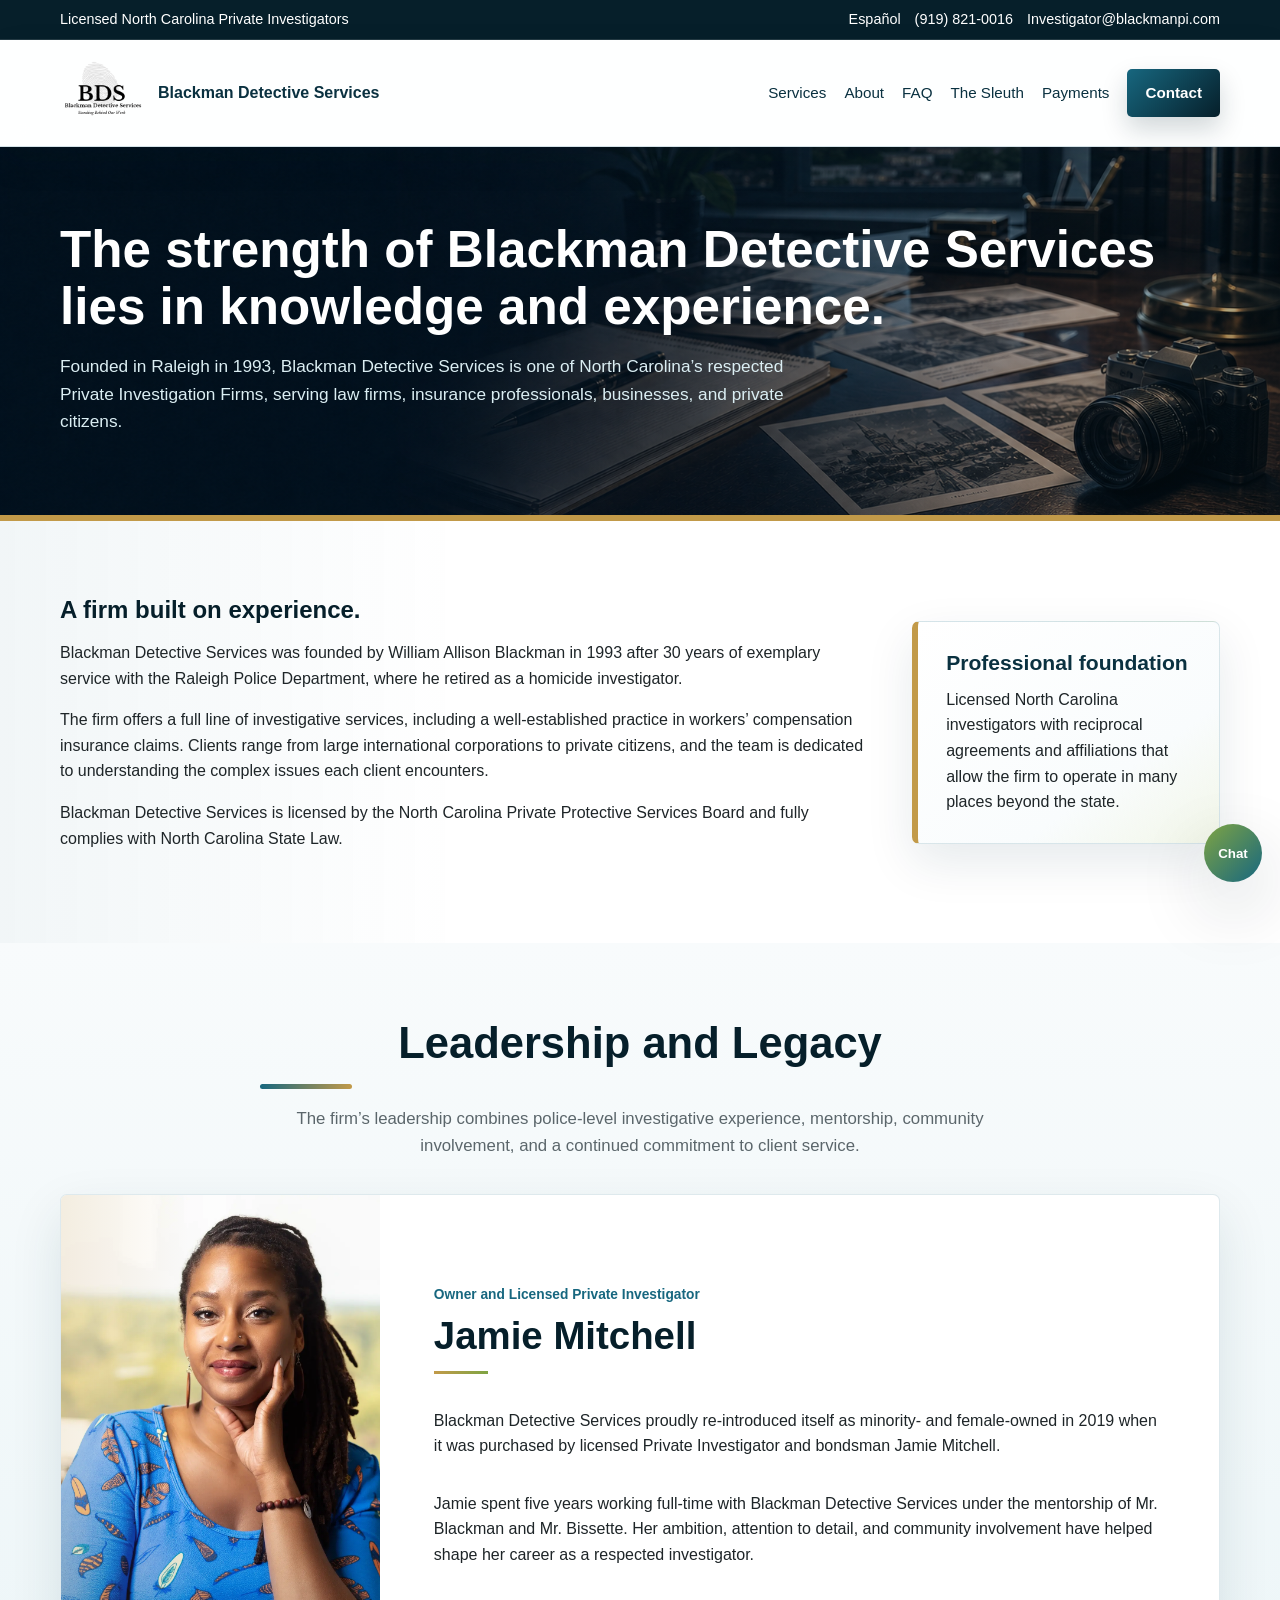
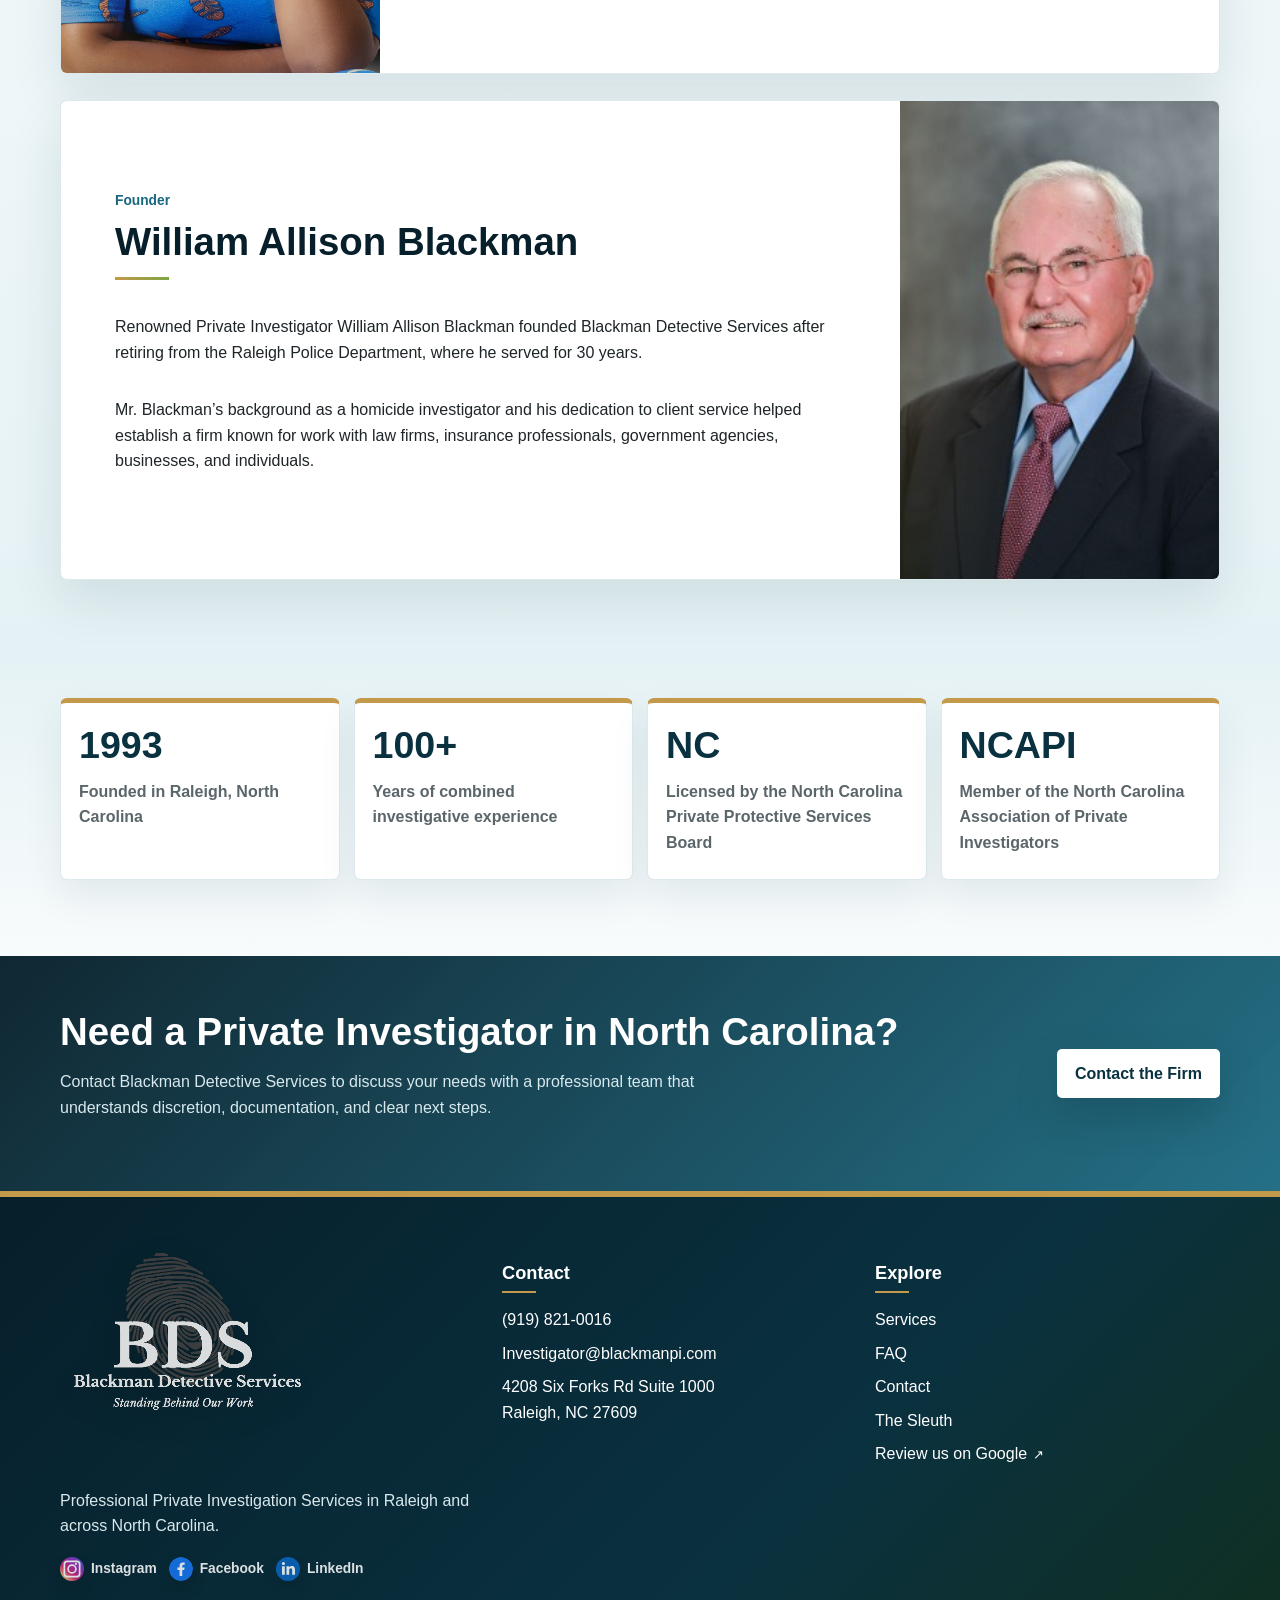
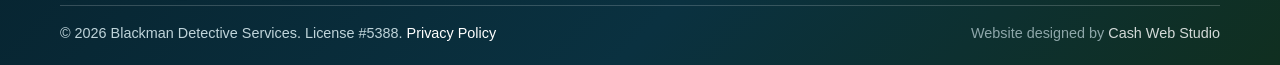
==== commit 3639a1b8: "google review link, spanish assistance," ====
--- a/about/index.html
+++ b/about/index.html
@@ -64,8 +64,8 @@
       <a class="button light" href="../contact">Contact the Firm</a>
     </div></section>
   </main>
-  <footer class="footer"><div class="footer-inner"><div><img class="footer-logo" src="../assets/logo-bds-transparent.png" alt="Blackman Detective Services logo"><p>Professional Private Investigation Services in Raleigh and across North Carolina.</p><div class="social-links" aria-label="Social media"><a href="https://www.instagram.com/TheSleuth_Podcast/" target="_blank" rel="noopener noreferrer">Instagram</a><a href="https://www.facebook.com/BDS0515/?ref=br_rs" target="_blank" rel="noopener noreferrer">Facebook</a><a href="https://www.linkedin.com/in/allisonblackman/" target="_blank" rel="noopener noreferrer">LinkedIn</a></div></div><div><h3>Contact</h3><ul><li><a href="tel:19198210016">(919) 821-0016</a></li><li><a href="mailto:Investigator@blackmanpi.com">Investigator@blackmanpi.com</a></li><li>4208 Six Forks Rd Suite 1000<br>Raleigh, NC 27609</li></ul></div><div><h3>Explore</h3><ul><li><a href="../services">Services</a></li><li><a href="../faq">FAQ</a></li><li><a href="../contact">Contact</a></li><li><a href="../the-sleuth">The Sleuth</a></li></ul></div></div><div class="footer-bottom"><span>&copy; 2026 Blackman Detective Services. License #5388. <a href="../privacy-policy">Privacy Policy</a></span><span class="site-credit">Website designed by <a href="https://cashwebstudio.com" target="_blank" rel="noopener noreferrer">Cash Web Studio</a></span></div></footer>
-  <div class="chatbot" data-chatbot><div class="chat-panel" aria-live="polite"><div class="chat-head"><strong>BDS Assistant</strong><span>General questions only. Do not share personal or case details.</span></div><div class="chat-body" data-chat-body><div class="chat-message">Hello. I can help with general questions about Blackman Detective Services. Please do not share personal information or case details here.</div></div><form class="chat-input" data-chat-form><input data-chat-input type="text" placeholder="Ask a general question" aria-label="Ask a general question"><button type="submit">Ask</button></form></div><button class="chat-toggle" data-chat-toggle aria-label="Open chatbot">Chat</button></div>
+  <footer class="footer"><div class="footer-inner"><div><img class="footer-logo" src="../assets/logo-bds-transparent.png" alt="Blackman Detective Services logo"><p>Professional Private Investigation Services in Raleigh and across North Carolina.</p><div class="social-links" aria-label="Social media"><a href="https://www.instagram.com/TheSleuth_Podcast/" target="_blank" rel="noopener noreferrer">Instagram</a><a href="https://www.facebook.com/BDS0515/?ref=br_rs" target="_blank" rel="noopener noreferrer">Facebook</a><a href="https://www.linkedin.com/in/allisonblackman/" target="_blank" rel="noopener noreferrer">LinkedIn</a></div></div><div><h3>Contact</h3><ul><li><a href="tel:19198210016">(919) 821-0016</a></li><li><a href="mailto:Investigator@blackmanpi.com">Investigator@blackmanpi.com</a></li><li><a href="https://www.google.com/maps/search/?api=1&query=Blackman%20Detective%20Services%2C%204208%20Six%20Forks%20Rd%20Suite%201000%2C%20Raleigh%2C%20NC%2027609&query_place_id=ChIJVeru02FgrIkRofT4EhydhkM" target="_blank" rel="noopener noreferrer">4208 Six Forks Rd Suite 1000<br>Raleigh, NC 27609</a></li></ul></div><div><h3>Explore</h3><ul><li><a href="../services">Services</a></li><li><a href="../faq">FAQ</a></li><li><a href="../contact">Contact</a></li><li><a href="../the-sleuth">The Sleuth</a></li><li><a href="https://search.google.com/local/writereview?placeid=ChIJVeru02FgrIkRofT4EhydhkM" target="_blank" rel="noopener noreferrer">Review us on Google</a></li></ul></div></div><div class="footer-bottom"><span>&copy; 2026 Blackman Detective Services. License #5388. <a href="../privacy-policy">Privacy Policy</a></span><span class="site-credit">Website designed by <a href="https://cashwebstudio.com" target="_blank" rel="noopener noreferrer">Cash Web Studio</a></span></div></footer>
+  <div class="chatbot" data-chatbot><div class="chat-panel" aria-live="polite"><div class="chat-head"><strong>Ask Sleuthy</strong><span>General questions only. Do not share personal or case details.</span></div><div class="chat-body" data-chat-body><div class="chat-message">Hi, I’m Sleuthy! I can help with general questions about Blackman Detective Services. Please do not share personal information or case details here.</div></div><div class="chat-quick-questions" aria-label="Common questions"><span>Common questions</span><button type="button" data-chat-question="What services do you offer?">What services do you offer?</button><button type="button" data-chat-question="How can I contact Blackman Detective Services?">How can I contact Blackman Detective Services?</button><button type="button" data-chat-question="What areas do you serve?">What areas do you serve?</button><button type="button" data-chat-question="How do I make a payment?">How do I make a payment?</button></div><form class="chat-input" data-chat-form><input data-chat-input type="text" placeholder="Ask a question" aria-label="Ask a question"><button type="submit">Ask</button></form></div><button class="chat-toggle" data-chat-toggle aria-label="Open chatbot">Chat</button></div>
   <script src="../search-index.js"></script>
   <script src="../script.js"></script>
   <div id="google_translate_element" class="translate-widget" aria-hidden="true"></div>
--- a/styles.css
+++ b/styles.css
@@ -191,7 +191,8 @@
 }
 
 .nav-links .button,
-.nav-links .button:hover {
+.nav-links .button:hover,
+.nav-links .button.is-current {
   color: var(--white);
 }
 
@@ -858,30 +859,82 @@
   color: var(--blue);
 }
 
-.home-client-payment {
+.home-client-actions {
+  display: grid;
+  grid-template-columns: minmax(0, 1.25fr) minmax(280px, 0.75fr);
+  gap: 16px;
+  margin-top: 24px;
+}
+
+.home-client-payment,
+.home-review-invite {
   display: grid;
   grid-template-columns: minmax(0, 1fr) auto;
   gap: 22px;
   align-items: center;
-  margin-top: 24px;
   padding: 22px 24px;
   border: 1px solid rgba(255, 255, 255, 0.16);
   border-left: 5px solid var(--brass);
   border-radius: 7px;
+}
+
+.home-client-payment {
   background:
     linear-gradient(135deg, var(--navy), var(--blue-dark) 58%, var(--blue));
   box-shadow: 0 18px 44px rgba(6, 31, 42, 0.18);
 }
 
+.home-review-invite {
+  grid-template-columns: 1fr;
+  gap: 14px;
+  border-color: rgba(23, 103, 127, 0.15);
+  border-left-color: rgba(23, 103, 127, 0.7);
+  background:
+    linear-gradient(145deg, var(--white), rgba(229, 242, 245, 0.68));
+  box-shadow: 0 16px 36px rgba(12, 52, 68, 0.1);
+}
+
+.home-client-payment h3,
+.home-review-invite h3 {
+  margin: 0 0 4px;
+  font-size: 1.25rem;
+}
+
 .home-client-payment h3 {
-  margin: 0 0 4px;
   color: var(--white);
-  font-size: 1.25rem;
+}
+
+.home-review-invite h3 {
+  color: var(--blue-dark);
+}
+
+.home-client-payment p,
+.home-review-invite p {
+  margin: 0;
 }
 
 .home-client-payment p {
-  margin: 0;
   color: #dbeef3;
+}
+
+.home-review-invite p {
+  color: var(--muted);
+}
+
+.home-review-invite a {
+  justify-self: start;
+  color: var(--blue-dark);
+  font-weight: 900;
+  text-decoration-color: var(--brass);
+  text-decoration-thickness: 2px;
+  text-underline-offset: 5px;
+  transition: transform 160ms ease, color 160ms ease;
+}
+
+.home-review-invite a:hover,
+.home-review-invite a:focus-visible {
+  color: var(--blue);
+  transform: translateY(-2px);
 }
 
 .home-client-payment .button.ghost {
@@ -3390,6 +3443,11 @@
   font-weight: 700;
   text-decoration-color: rgba(23, 103, 127, 0.28);
   text-underline-offset: 3px;
+}
+
+.language-assistance {
+  padding: 2px 0 2px 12px;
+  border-left: 2px solid rgba(194, 154, 73, 0.55);
 }
 
 .contact-social {
@@ -3636,6 +3694,13 @@
   color: var(--brass);
 }
 
+.footer a[href*="writereview"]::after {
+  content: "↗";
+  margin-left: 6px;
+  font-size: 0.82em;
+  line-height: 1;
+}
+
 .footer-inner {
   display: grid;
   grid-template-columns: 1.2fr 1fr 1fr;
@@ -3786,6 +3851,10 @@
   right: 18px;
   bottom: 18px;
   z-index: 50;
+  display: flex;
+  flex-direction: column;
+  align-items: flex-end;
+  gap: 10px;
 }
 
 .chat-toggle {
@@ -3800,6 +3869,88 @@
   box-shadow: var(--shadow);
 }
 
+.chat-nudge {
+  position: absolute;
+  right: 0;
+  bottom: 74px;
+  width: min(420px, calc(100vw - 36px));
+  border-radius: 8px;
+  background: var(--navy);
+  color: var(--white);
+  box-shadow: 0 24px 58px rgba(6, 31, 42, 0.28);
+  overflow: hidden;
+}
+
+.chat-nudge[hidden] {
+  display: none;
+}
+
+.chat-nudge-content {
+  display: grid;
+  grid-template-columns: auto minmax(0, 1fr);
+  gap: 14px;
+  align-items: center;
+  width: 100%;
+  min-height: 92px;
+  padding: 18px 52px 18px 18px;
+  border: 0;
+  background: transparent;
+  color: inherit;
+  text-align: left;
+  cursor: pointer;
+}
+
+.chat-nudge-icon {
+  display: inline-grid;
+  width: 42px;
+  height: 42px;
+  place-items: center;
+  border: 2px solid var(--brass);
+  border-radius: 50%;
+  color: var(--brass);
+  font-weight: 900;
+  font-size: 1.35rem;
+}
+
+.chat-nudge strong {
+  display: block;
+  margin-bottom: 2px;
+  color: var(--white);
+  font-size: 1.05rem;
+}
+
+.chat-nudge span {
+  color: #dbeef3;
+  line-height: 1.45;
+}
+
+.chat-nudge-close {
+  position: absolute;
+  top: 12px;
+  right: 12px;
+  z-index: 1;
+  display: inline-grid;
+  width: 30px;
+  height: 30px;
+  place-items: center;
+  border: 0;
+  border-radius: 50%;
+  background: transparent;
+  color: var(--white);
+  cursor: pointer;
+  font-size: 1.55rem;
+  line-height: 1;
+}
+
+.chat-nudge-close:hover,
+.chat-nudge-close:focus-visible {
+  background: rgba(255, 255, 255, 0.12);
+}
+
+.chatbot.open .chat-nudge {
+  display: none;
+}
+
 .testimonials .card {
   min-height: 190px;
 }
@@ -3893,6 +4044,48 @@
   margin-left: 30px;
 }
 
+.chat-quick-questions {
+  display: grid;
+  gap: 8px;
+  padding: 0 14px 12px;
+}
+
+.chat-body .chat-quick-questions {
+  padding: 0 0 12px;
+}
+
+.chat-quick-questions[hidden] {
+  display: none;
+}
+
+.chat-quick-questions span {
+  color: var(--muted);
+  font-size: 0.78rem;
+  font-weight: 800;
+}
+
+.chat-quick-questions button {
+  width: 100%;
+  border: 1px solid rgba(23, 103, 127, 0.22);
+  border-radius: 7px;
+  background: linear-gradient(135deg, rgba(229, 242, 245, 0.78), rgba(244, 234, 215, 0.38));
+  color: var(--blue-dark);
+  cursor: pointer;
+  font: inherit;
+  font-size: 0.86rem;
+  font-weight: 750;
+  padding: 9px 10px;
+  text-align: left;
+  transition: transform 160ms ease, border-color 160ms ease, background 160ms ease;
+}
+
+.chat-quick-questions button:hover,
+.chat-quick-questions button:focus-visible {
+  transform: translateY(-1px);
+  border-color: rgba(194, 154, 73, 0.7);
+  background: var(--white);
+}
+
 .chat-input {
   display: flex;
   gap: 8px;
@@ -3913,8 +4106,17 @@
   border-radius: 6px;
   background: var(--blue);
   color: var(--white);
+  cursor: pointer;
   padding: 0 12px;
   font-weight: 700;
+  transition: transform 160ms ease, box-shadow 160ms ease, background 160ms ease;
+}
+
+.chat-input button:hover,
+.chat-input button:focus-visible {
+  background: linear-gradient(135deg, var(--blue), var(--green));
+  box-shadow: 0 10px 24px rgba(6, 31, 42, 0.18);
+  transform: translateY(-1px);
 }
 
 @media (max-width: 920px) {
@@ -3961,7 +4163,9 @@
   .home-intro,
   .home-sleuth-feature,
   .home-consult-panel,
+  .home-client-actions,
   .home-client-payment,
+  .home-review-invite,
   .services-hero-inner,
   .faq-hero-inner,
   .faq-layout,
@@ -4194,6 +4398,22 @@
 }
 
 @media (max-width: 580px) {
+  .chat-nudge {
+    width: min(330px, calc(100vw - 28px));
+  }
+
+  .chat-nudge-content {
+    min-height: 84px;
+    padding: 15px 46px 15px 15px;
+    gap: 10px;
+  }
+
+  .chat-nudge-icon {
+    width: 36px;
+    height: 36px;
+    font-size: 1.1rem;
+  }
+
   .topbar-inner,
   .nav-inner,
   .section-inner,
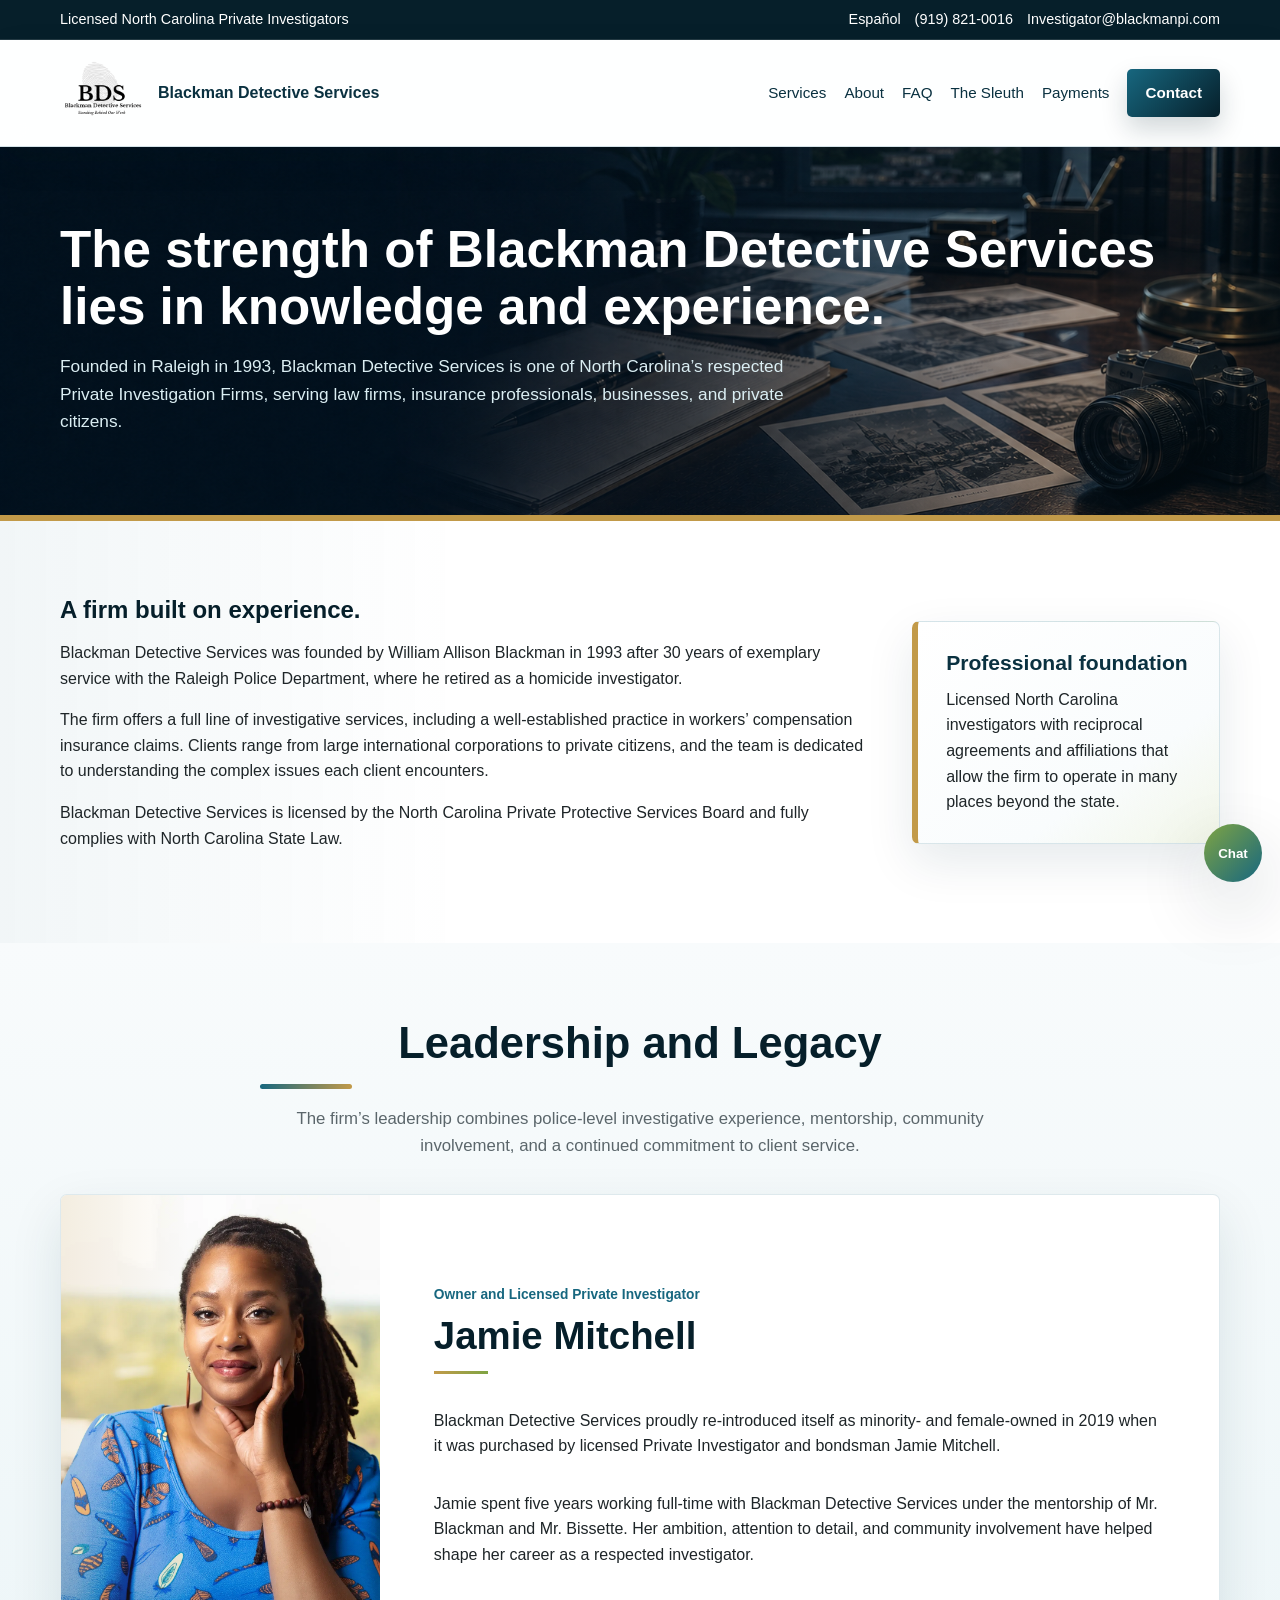
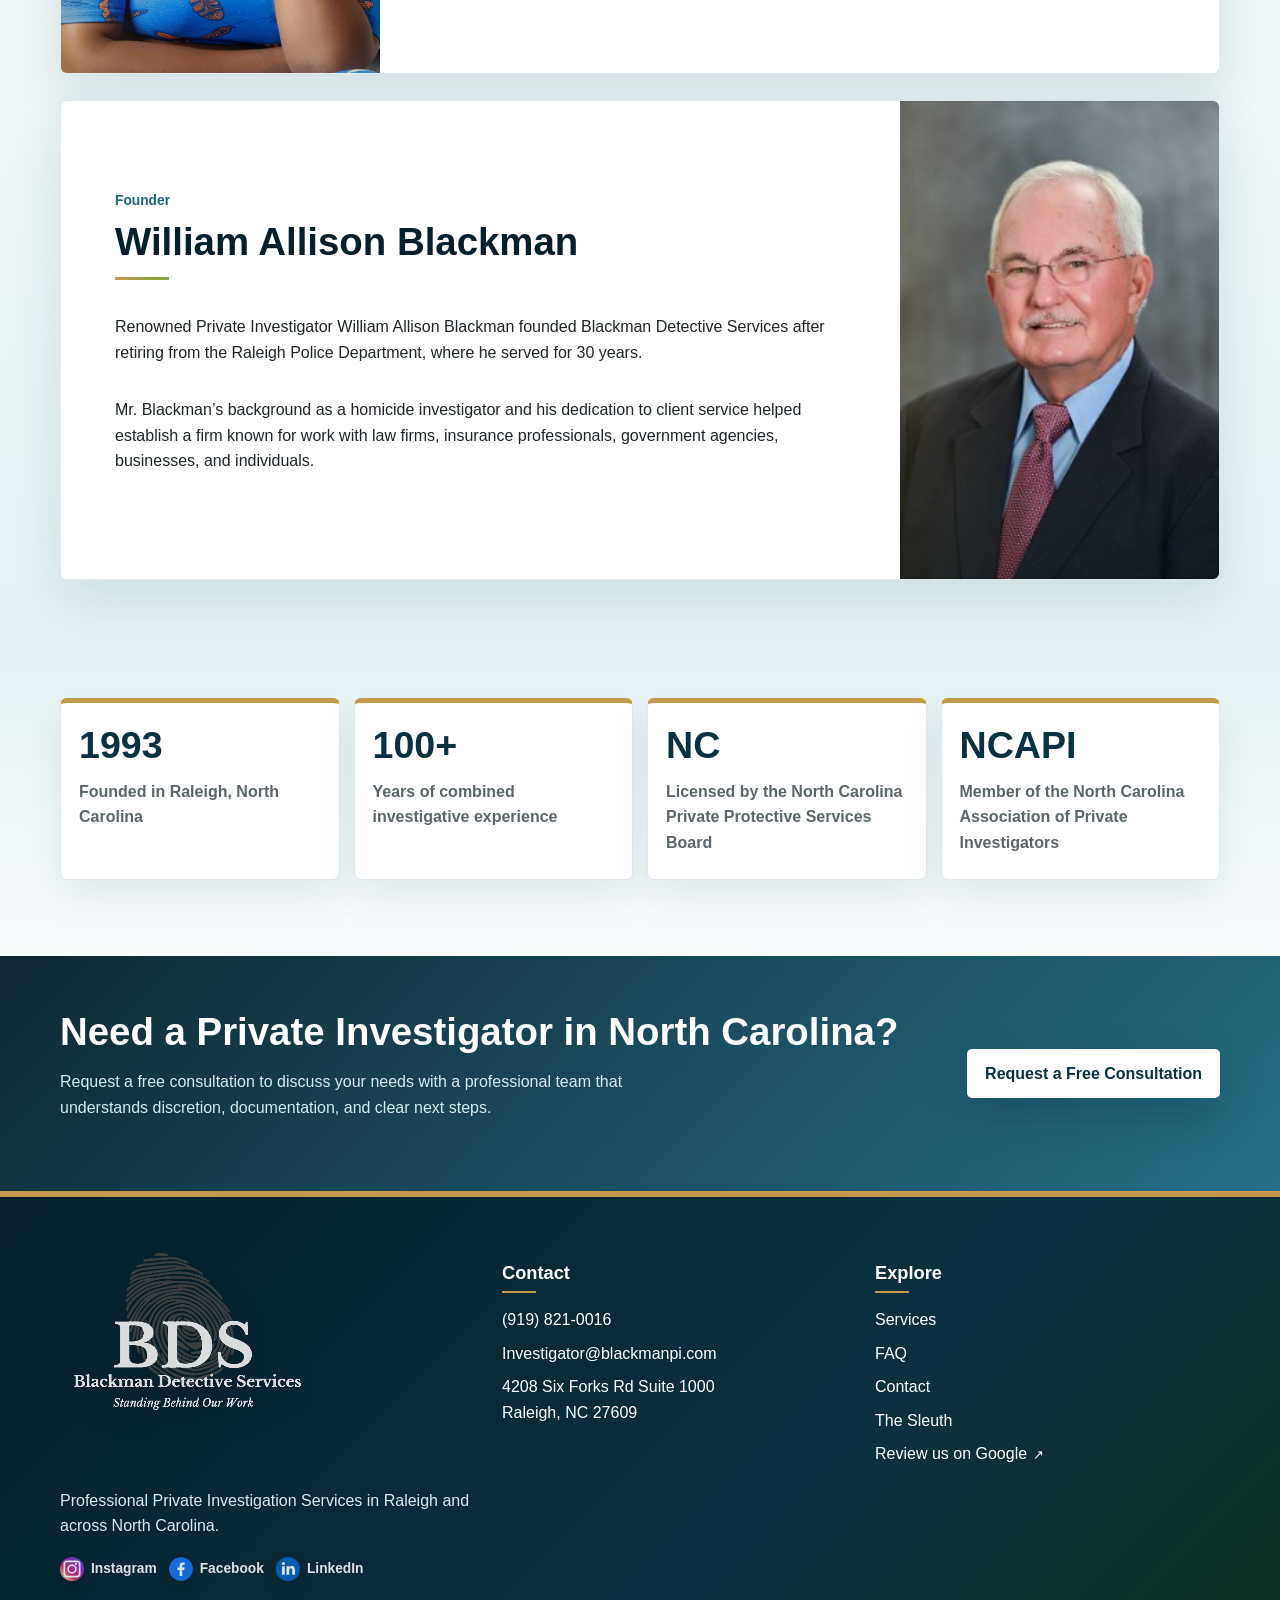
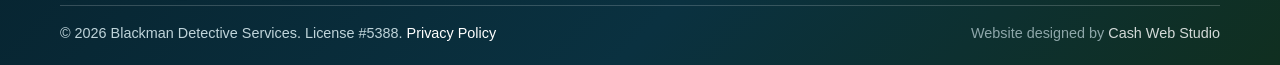
==== commit fb4df7c5: "Free consultation language" ====
--- a/about/index.html
+++ b/about/index.html
@@ -59,9 +59,9 @@
     <section class="cta-band about-cta"><div class="section-inner cta-inner">
       <div>
         <h2>Need a Private Investigator in North Carolina?</h2>
-        <p>Contact Blackman Detective Services to discuss your needs with a professional team that understands discretion, documentation, and clear next steps.</p>
+        <p>Request a free consultation to discuss your needs with a professional team that understands discretion, documentation, and clear next steps.</p>
       </div>
-      <a class="button light" href="../contact">Contact the Firm</a>
+      <a class="button light" href="../contact">Request a Free Consultation</a>
     </div></section>
   </main>
   <footer class="footer"><div class="footer-inner"><div><img class="footer-logo" src="../assets/logo-bds-transparent.png" alt="Blackman Detective Services logo"><p>Professional Private Investigation Services in Raleigh and across North Carolina.</p><div class="social-links" aria-label="Social media"><a href="https://www.instagram.com/TheSleuth_Podcast/" target="_blank" rel="noopener noreferrer">Instagram</a><a href="https://www.facebook.com/BDS0515/?ref=br_rs" target="_blank" rel="noopener noreferrer">Facebook</a><a href="https://www.linkedin.com/in/allisonblackman/" target="_blank" rel="noopener noreferrer">LinkedIn</a></div></div><div><h3>Contact</h3><ul><li><a href="tel:19198210016">(919) 821-0016</a></li><li><a href="mailto:Investigator@blackmanpi.com">Investigator@blackmanpi.com</a></li><li><a href="https://www.google.com/maps/search/?api=1&query=Blackman%20Detective%20Services%2C%204208%20Six%20Forks%20Rd%20Suite%201000%2C%20Raleigh%2C%20NC%2027609&query_place_id=ChIJVeru02FgrIkRofT4EhydhkM" target="_blank" rel="noopener noreferrer">4208 Six Forks Rd Suite 1000<br>Raleigh, NC 27609</a></li></ul></div><div><h3>Explore</h3><ul><li><a href="../services">Services</a></li><li><a href="../faq">FAQ</a></li><li><a href="../contact">Contact</a></li><li><a href="../the-sleuth">The Sleuth</a></li><li><a href="https://search.google.com/local/writereview?placeid=ChIJVeru02FgrIkRofT4EhydhkM" target="_blank" rel="noopener noreferrer">Review us on Google</a></li></ul></div></div><div class="footer-bottom"><span>&copy; 2026 Blackman Detective Services. License #5388. <a href="../privacy-policy">Privacy Policy</a></span><span class="site-credit">Website designed by <a href="https://cashwebstudio.com" target="_blank" rel="noopener noreferrer">Cash Web Studio</a></span></div></footer>
--- a/styles.css
+++ b/styles.css
@@ -669,11 +669,28 @@
   align-items: center;
 }
 
-.home-sleuth-copy img {
-  width: clamp(88px, 9vw, 124px);
-  height: auto;
-  align-self: stretch;
+.home-sleuth-logo {
+  display: inline-grid;
+  place-items: center;
+  width: clamp(118px, 12vw, 168px);
+  aspect-ratio: 1;
+  padding: 8px;
+  border: 1px solid rgba(23, 103, 127, 0.16);
+  border-radius: 7px;
+  background:
+    linear-gradient(145deg, rgba(255, 255, 255, 0.98), rgba(229, 242, 245, 0.72));
+  box-shadow:
+    0 18px 34px rgba(12, 52, 68, 0.12),
+    inset 0 1px 0 rgba(255, 255, 255, 0.9);
+  align-self: center;
+}
+
+.home-sleuth-logo img {
+  width: 100%;
+  height: 100%;
   object-fit: contain;
+  border-radius: 5px;
+  box-shadow: 0 10px 22px rgba(6, 31, 42, 0.16);
 }
 
 .home-sleuth-feature h2 {
@@ -762,10 +779,14 @@
   grid-auto-flow: column;
   gap: 16px;
   overflow-x: auto;
-  padding: 6px 2px 18px;
+  padding: 6px 2px;
   scroll-behavior: smooth;
   scroll-snap-type: x mandatory;
-  scrollbar-width: thin;
+  scrollbar-width: none;
+}
+
+.home-testimonial-grid::-webkit-scrollbar {
+  display: none;
 }
 
 .home-testimonial {
@@ -1559,6 +1580,10 @@
   animation: aboutContentRise 620ms ease both;
 }
 
+.about-cta .button.light {
+  white-space: nowrap;
+}
+
 .about-cta .button.light:hover,
 .about-cta .button.light:focus-visible {
   background: var(--brass);
@@ -1719,30 +1744,89 @@
   animation: sleuthLiftIn 680ms cubic-bezier(0.2, 0.72, 0.28, 1) 220ms both;
 }
 
-.sleuth-hero-signup label {
-  display: block;
-  margin-bottom: 6px;
+.sleuth-signup-title {
+  display: inline-flex;
+  margin: 0 0 6px;
+  padding: 0;
+  border: 0;
+  background: linear-gradient(var(--brass), var(--brass)) left bottom / 0 1px no-repeat;
   color: var(--white);
   font-size: 1.02rem;
   font-weight: 800;
+  font-family: inherit;
+  cursor: pointer;
+  transition: color 180ms ease, transform 180ms ease, background-size 180ms ease;
+}
+
+.sleuth-signup-title:hover,
+.sleuth-signup-title:focus-visible {
+  color: #f7fbfc;
+  background-size: 100% 1px;
+  transform: translateY(-1px);
 }
 
 .sleuth-hero-signup p {
   max-width: 480px;
-  margin: 0 0 14px;
+  margin: 0;
   color: #dbeef3;
   font-size: 0.95rem;
   line-height: 1.45;
 }
 
-.sleuth-hero-signup div {
-  display: grid;
-  grid-template-columns: minmax(0, 1fr) auto;
+.sleuth-signup-disclosure {
+  margin-top: 12px;
+}
+
+.sleuth-signup-disclosure summary {
+  display: grid;
+  place-items: center;
+  width: 42px;
+  height: 34px;
+  margin: 4px auto 0;
+  border: 1px solid rgba(255, 255, 255, 0.28);
+  border-radius: 999px;
+  color: #f0d48a;
+  cursor: pointer;
+  list-style: none;
+  transition: transform 180ms ease, border-color 180ms ease, background 180ms ease, color 180ms ease;
+}
+
+.sleuth-signup-disclosure summary::-webkit-details-marker {
+  display: none;
+}
+
+.sleuth-signup-disclosure summary::after {
+  content: "";
+  width: 11px;
+  height: 11px;
+  border-right: 2px solid currentColor;
+  border-bottom: 2px solid currentColor;
+  transform: translateY(-2px) rotate(45deg);
+  transition: transform 180ms ease;
+}
+
+.sleuth-signup-disclosure summary:hover,
+.sleuth-signup-disclosure summary:focus-visible {
+  background: rgba(255, 255, 255, 0.1);
+  border-color: rgba(194, 154, 73, 0.72);
+  color: #f6d987;
+  transform: translateY(-2px);
+}
+
+.sleuth-signup-disclosure[open] summary::after {
+  transform: translateY(2px) rotate(225deg);
+}
+
+.sleuth-signup-disclosure div {
+  display: grid;
+  grid-template-columns: repeat(2, minmax(0, 1fr));
   gap: 10px;
   align-items: stretch;
-}
-
-.sleuth-hero-signup input[type="email"] {
+  margin-top: 14px;
+}
+
+.sleuth-signup-disclosure input[type="text"],
+.sleuth-signup-disclosure input[type="email"] {
   min-height: 46px;
   width: 100%;
   border: 1px solid rgba(255, 255, 255, 0.34);
@@ -1751,6 +1835,17 @@
   background: rgba(255, 255, 255, 0.92);
   color: var(--blue-dark);
   font: inherit;
+}
+
+.sleuth-signup-disclosure input[type="email"] {
+  grid-column: 1 / -1;
+}
+
+.sleuth-signup-disclosure .button {
+  grid-column: 1 / -1;
+  justify-self: start;
+  min-width: 136px;
+  min-height: 44px;
 }
 
 .sleuth-hero-signup > input[type="text"] {
@@ -3996,7 +4091,8 @@
 }
 
 .chatbot.open .chat-panel {
-  display: block;
+  display: grid;
+  grid-template-rows: auto minmax(0, auto) auto auto;
 }
 
 .chat-head {
@@ -4016,17 +4112,17 @@
 }
 
 .chat-body {
-  max-height: 320px;
+  max-height: 360px;
   overflow: auto;
-  padding: 14px;
+  padding: 12px;
 }
 
 .chat-message {
-  padding: 10px 12px;
+  padding: 9px 11px;
   border-radius: 8px;
-  margin-bottom: 10px;
+  margin-bottom: 8px;
   background: var(--blue-soft);
-  font-size: 0.92rem;
+  font-size: 0.9rem;
 }
 
 .chat-message-link {
@@ -4046,12 +4142,12 @@
 
 .chat-quick-questions {
   display: grid;
-  gap: 8px;
+  gap: 6px;
   padding: 0 14px 12px;
 }
 
 .chat-body .chat-quick-questions {
-  padding: 0 0 12px;
+  padding: 0 0 4px;
 }
 
 .chat-quick-questions[hidden] {
@@ -4072,9 +4168,9 @@
   color: var(--blue-dark);
   cursor: pointer;
   font: inherit;
-  font-size: 0.86rem;
+  font-size: 0.84rem;
   font-weight: 750;
-  padding: 9px 10px;
+  padding: 7px 9px;
   text-align: left;
   transition: transform 160ms ease, border-color 160ms ease, background 160ms ease;
 }
@@ -4461,8 +4557,12 @@
   .newsletter-field,
   .newsletter-archive,
   .podcast-platforms,
-  .sleuth-hero-signup div {
+  .sleuth-signup-disclosure div {
     grid-template-columns: 1fr;
+  }
+
+  .sleuth-signup-disclosure input[type="email"] {
+    grid-column: auto;
   }
 
   .button.newsletter-more-button {
@@ -4609,8 +4709,9 @@
     gap: 12px;
   }
 
-  .home-sleuth-copy img {
-    width: 72px;
+  .home-sleuth-logo {
+    width: 104px;
+    padding: 7px;
   }
 
   .home-testimonial.featured-review {
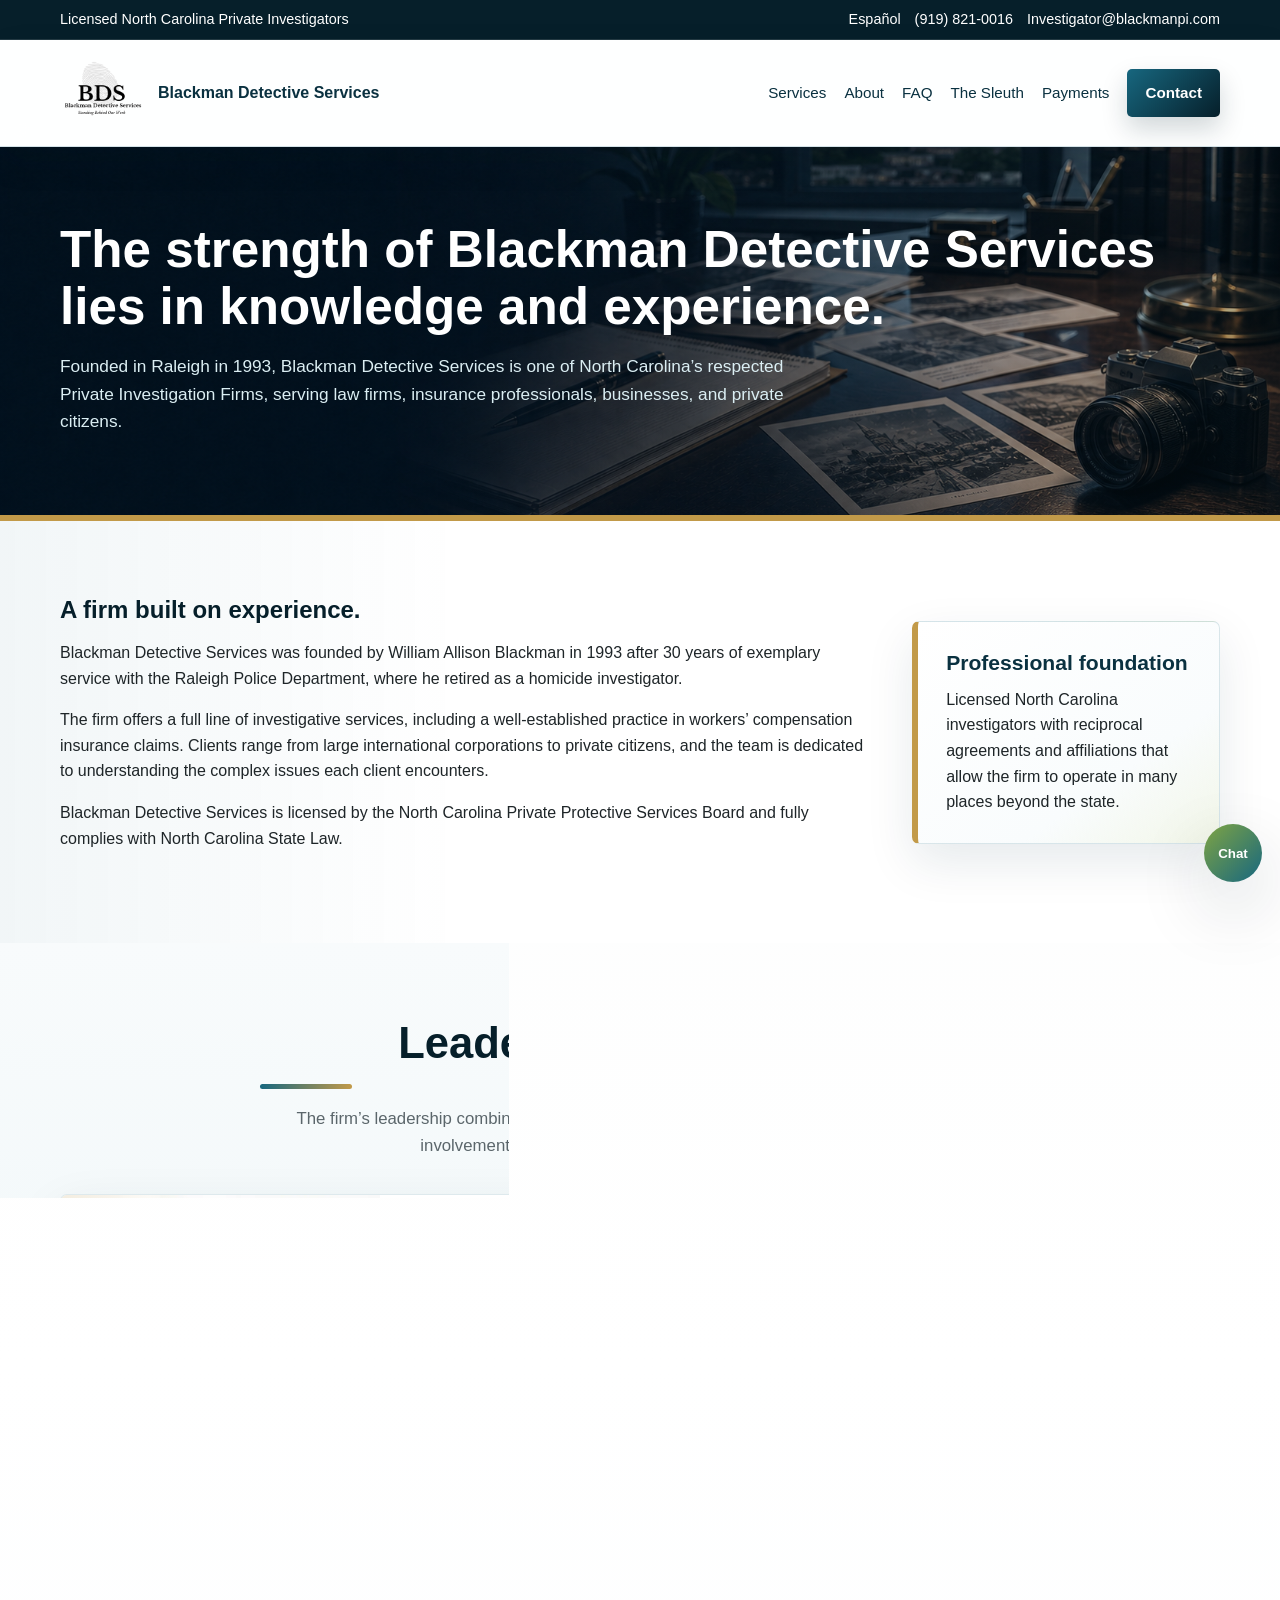
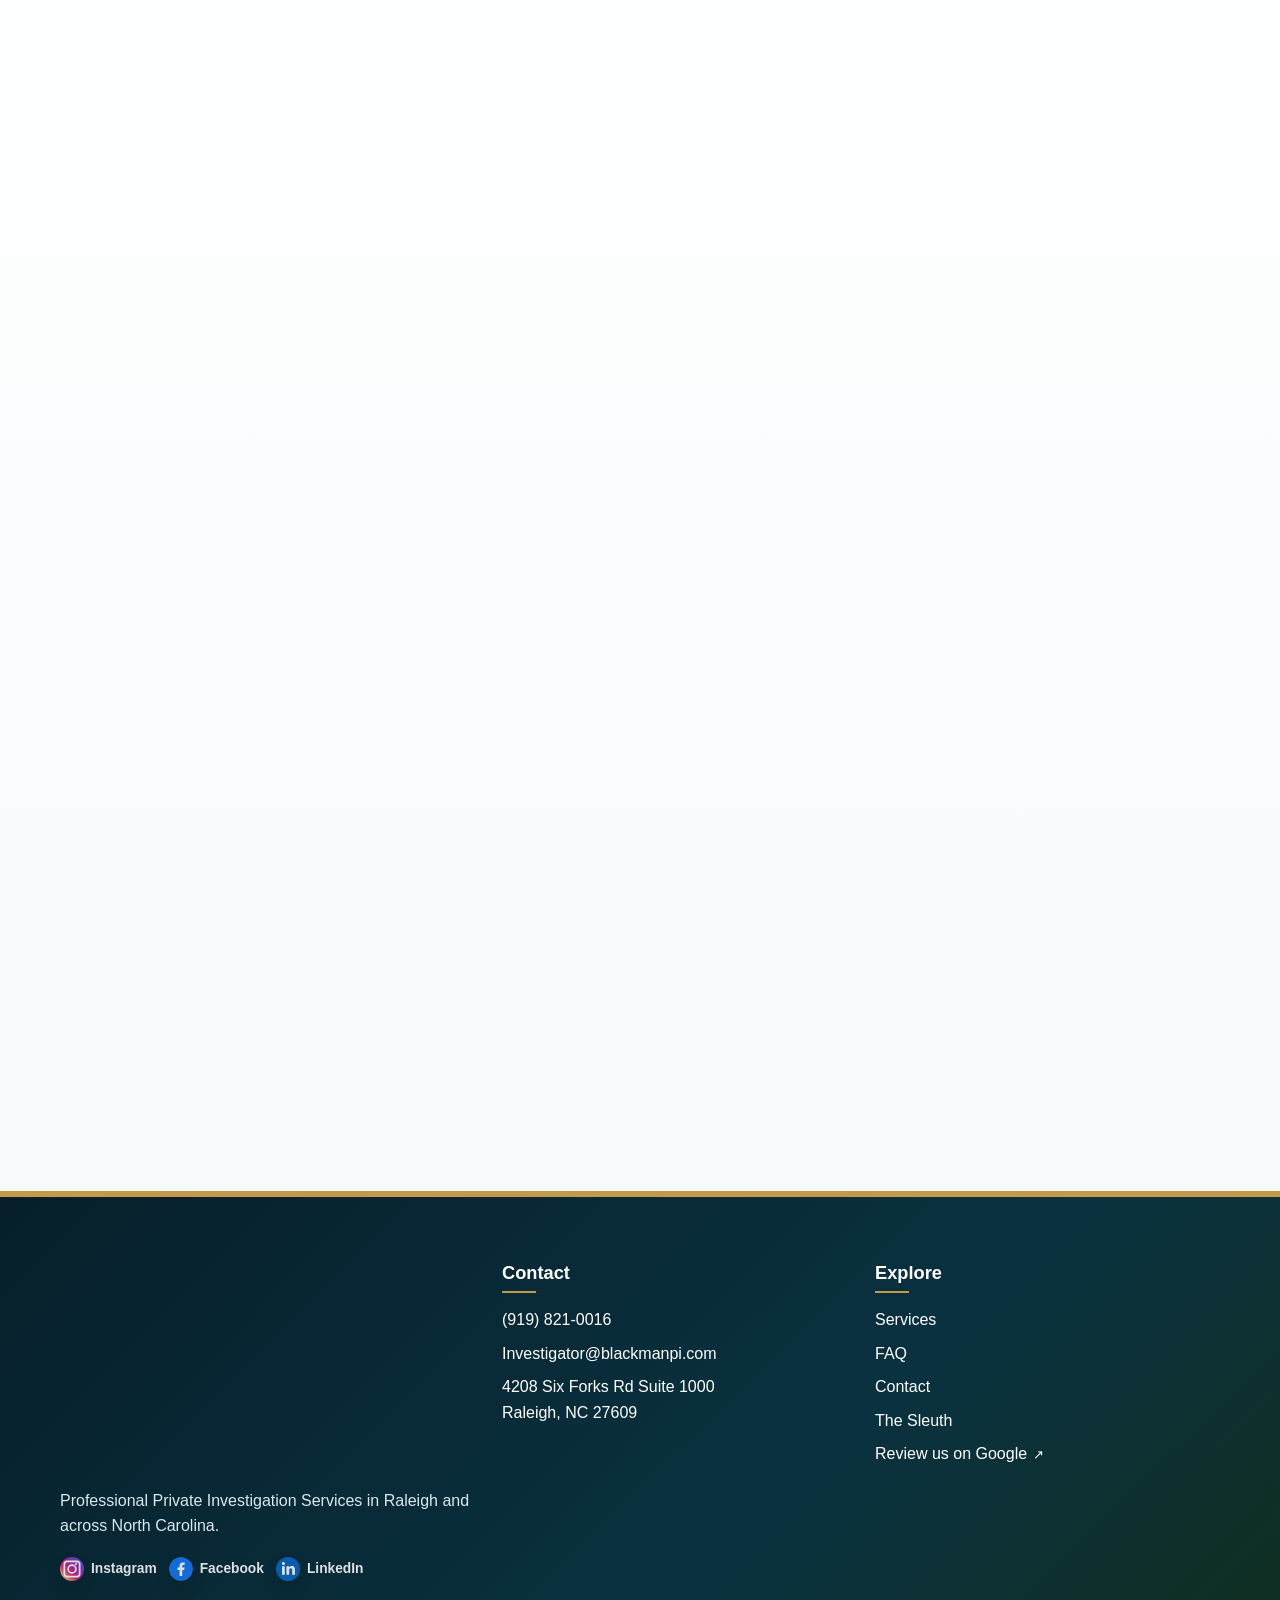
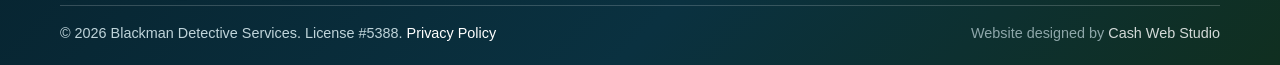
==== commit d10ed44f: "added favicon" ====
--- a/about/index.html
+++ b/about/index.html
@@ -5,6 +5,8 @@
   <meta name="viewport" content="width=device-width, initial-scale=1">
   <title>About | Blackman Detective Services</title>
   <meta name="description" content="Learn about Blackman Detective Services, a respected North Carolina Private Investigation Firm founded in 1993.">
+  <link rel="icon" type="image/png" sizes="64x64" href="../assets/favicon.png">
+  <link rel="apple-touch-icon" sizes="180x180" href="../assets/apple-touch-icon.png">
   <link rel="stylesheet" href="../styles.css">
 </head>
 <body class="about-page">
--- a/styles.css
+++ b/styles.css
@@ -127,7 +127,7 @@
 .site-header {
   position: sticky;
   top: 0;
-  z-index: 20;
+  z-index: 1200;
   background: rgba(255, 255, 255, 0.92);
   border-bottom: 1px solid rgba(23, 103, 127, 0.18);
   backdrop-filter: blur(12px);
@@ -355,9 +355,22 @@
 
 .home-hero::after {
   background:
-    linear-gradient(90deg, rgba(6, 31, 42, 0.98) 0%, rgba(6, 31, 42, 0.84) 52%, rgba(6, 31, 42, 0.32) 100%),
-    linear-gradient(150deg, rgba(23, 103, 127, 0.42), rgba(6, 31, 42, 0.08) 46%, rgba(194, 154, 73, 0.16)),
-    url("assets/hero-investigation.png") center / cover no-repeat;
+    linear-gradient(180deg, transparent 72%, rgba(6, 31, 42, 0.9)),
+    linear-gradient(90deg, rgba(6, 31, 42, 0.98) 0%, rgba(6, 31, 42, 0.82) 46%, rgba(6, 31, 42, 0.28) 100%),
+    radial-gradient(circle at 82% 45%, rgba(23, 103, 127, 0.08), rgba(6, 31, 42, 0.42) 56%, rgba(6, 31, 42, 0.86) 100%),
+    linear-gradient(180deg, rgba(6, 31, 42, 0.24), rgba(6, 31, 42, 0.18) 45%, rgba(6, 31, 42, 0.52));
+}
+
+.home-hero::before {
+  inset: 0 -140px -34px auto;
+  width: min(74vw, 1080px);
+  height: calc(100% + 34px);
+  background:
+    linear-gradient(90deg, transparent 0%, transparent 3%, rgba(6, 31, 42, 0.96) 12%, rgba(6, 31, 42, 0.76) 25%, rgba(6, 31, 42, 0.22) 48%, rgba(6, 31, 42, 0.08) 100%),
+    url("assets/raleigh-skyline-hero.png") right 38% / 84% auto no-repeat;
+  opacity: 0.82;
+  -webkit-mask-image: linear-gradient(90deg, transparent 0%, transparent 4%, rgba(0, 0, 0, 0.1) 12%, rgba(0, 0, 0, 0.42) 24%, #000 42%, #000 100%);
+  mask-image: linear-gradient(90deg, transparent 0%, transparent 4%, rgba(0, 0, 0, 0.1) 12%, rgba(0, 0, 0, 0.42) 24%, #000 42%, #000 100%);
 }
 
 .home-hero-inner {
@@ -376,12 +389,15 @@
 }
 
 .home-hero-panel {
+  position: relative;
+  z-index: 2;
   background:
     linear-gradient(135deg, rgba(244, 234, 215, 0.92), rgba(229, 242, 245, 0.96) 58%, rgba(237, 243, 223, 0.82)),
     repeating-linear-gradient(90deg, rgba(23, 103, 127, 0.06) 0 1px, transparent 1px 38px);
   color: var(--blue-dark);
   border-top: 5px solid var(--brass);
   border-bottom: 1px solid rgba(23, 103, 127, 0.12);
+  box-shadow: 0 14px 34px rgba(12, 52, 68, 0.08);
 }
 
 .home-hero-panel .section-inner {
@@ -389,7 +405,7 @@
   grid-template-columns: minmax(220px, 0.28fr) minmax(0, 1fr) auto;
   gap: 22px;
   align-items: center;
-  padding: 28px 0;
+  padding: 30px 0;
 }
 
 .home-hero-panel strong,
@@ -413,10 +429,11 @@
   display: inline-flex;
   align-items: center;
   gap: 10px;
+  min-height: 44px;
+  padding: 8px 0 4px;
   color: var(--blue-dark);
   font-weight: 850;
   border-bottom: 2px solid var(--brass);
-  padding-bottom: 2px;
   text-decoration: none;
   white-space: nowrap;
   transition: color 160ms ease, border-color 160ms ease;
@@ -441,15 +458,111 @@
 }
 
 .home-intro {
-  display: grid;
-  grid-template-columns: minmax(0, 0.95fr) minmax(390px, 0.55fr);
-  gap: 42px;
-  align-items: start;
+  position: relative;
+  isolation: isolate;
+  overflow: visible;
+  display: grid;
+  grid-template-columns: minmax(0, 1fr) minmax(330px, 0.42fr);
+  gap: 24px;
+  align-items: end;
+  padding-top: clamp(28px, 3.8vw, 44px);
+  padding-bottom: clamp(28px, 3.8vw, 44px);
 }
 
 .home-intro-section {
-  background:
-    linear-gradient(180deg, var(--white) 0%, #fbfcfc 72%, rgba(229, 242, 245, 0.36) 100%);
+  position: relative;
+  overflow: hidden;
+  background:
+    radial-gradient(circle at 18% 18%, rgba(23, 103, 127, 0.62), transparent 34%),
+    radial-gradient(circle at 88% 12%, rgba(194, 154, 73, 0.22), transparent 28%),
+    linear-gradient(135deg, rgba(6, 31, 42, 0.98), rgba(10, 49, 64, 0.96) 52%, rgba(23, 103, 127, 0.92));
+  border-top: 1px solid rgba(255, 255, 255, 0.08);
+  border-bottom: 5px solid var(--brass);
+  box-shadow: inset 0 1px 0 rgba(255, 255, 255, 0.08);
+}
+
+.home-fingerprint-field {
+  position: absolute;
+  top: 0;
+  bottom: 0;
+  left: 50%;
+  width: 100vw;
+  z-index: 0;
+  pointer-events: none;
+  transform: translateX(-50%);
+}
+
+.home-fingerprint-field span {
+  position: absolute;
+  display: block;
+  width: clamp(150px, 16vw, 240px);
+  aspect-ratio: 0.72;
+  background: url("assets/fingerprint-watermark-source.png") center / contain no-repeat;
+  filter: none;
+  opacity: 0.12;
+  mix-blend-mode: soft-light;
+}
+
+.home-fingerprint-field span:nth-child(1) {
+  top: 50%;
+  left: -3%;
+  transform: translateY(-50%) rotate(-8deg);
+}
+
+.home-fingerprint-field span:nth-child(2) {
+  top: 50%;
+  left: 12%;
+  width: clamp(165px, 18vw, 260px);
+  opacity: 0.1;
+  transform: translateY(-50%) rotate(12deg);
+}
+
+.home-fingerprint-field span:nth-child(3) {
+  top: 50%;
+  left: 28%;
+  width: clamp(150px, 17vw, 250px);
+  opacity: 0.11;
+  transform: translateY(-50%) rotate(-17deg);
+}
+
+.home-fingerprint-field span:nth-child(4) {
+  top: 50%;
+  left: 44%;
+  width: clamp(175px, 18vw, 270px);
+  opacity: 0.095;
+  transform: translateY(-50%) rotate(18deg);
+}
+
+.home-fingerprint-field span:nth-child(5) {
+  top: 50%;
+  left: 60%;
+  width: clamp(150px, 17vw, 250px);
+  opacity: 0.11;
+  transform: translateY(-50%) rotate(-10deg);
+}
+
+.home-fingerprint-field span:nth-child(6) {
+  top: 50%;
+  left: 76%;
+  width: clamp(165px, 18vw, 260px);
+  opacity: 0.095;
+  transform: translateY(-50%) rotate(16deg);
+}
+
+.home-fingerprint-field span:nth-child(7) {
+  top: 50%;
+  left: 91%;
+  width: clamp(150px, 17vw, 250px);
+  opacity: 0.11;
+  transform: translateY(-50%) rotate(-14deg);
+}
+
+.home-fingerprint-field span:nth-child(8) {
+  top: 50%;
+  left: 106%;
+  width: clamp(150px, 16vw, 235px);
+  opacity: 0.08;
+  transform: translateY(-50%) rotate(10deg);
 }
 
 .home-intro .section-header {
@@ -458,52 +571,145 @@
 
 .home-intro-copy {
   position: relative;
-  isolation: isolate;
-  overflow: hidden;
-  min-height: 310px;
-  padding: 12px 0 32px;
+  z-index: 2;
+  max-width: 760px;
+  min-height: 0;
+  padding: 0;
+  border: 0;
+  border-radius: 0;
+  background: transparent;
+  box-shadow: none;
 }
 
 .home-intro-copy::before {
+  content: none;
+}
+
+.home-intro-copy::after {
   content: "";
   position: absolute;
-  z-index: -1;
-  top: 58%;
-  left: 58%;
-  width: clamp(260px, 31vw, 430px);
-  height: clamp(350px, 42vw, 570px);
+  z-index: 0;
+  left: 0;
+  bottom: -18px;
+  width: min(230px, 58%);
+  height: 4px;
+  border-radius: 99px;
+  background: linear-gradient(90deg, var(--brass), var(--green), var(--blue));
+}
+
+.home-intro .section-header h2 {
+  max-width: 780px;
+  color: var(--white);
+  font-size: clamp(2rem, 3.8vw, 3.45rem);
+}
+
+.home-intro .section-header p {
+  max-width: 720px;
+  color: #dbeef3;
+  font-size: clamp(1rem, 1.2vw, 1.12rem);
+}
+
+.home-intro-proof {
+  display: grid;
+  grid-template-columns: repeat(3, minmax(0, 1fr));
+  gap: 12px;
+  margin-top: clamp(26px, 3.2vw, 38px);
+}
+
+.home-intro-proof span {
+  display: grid;
+  align-content: start;
+  min-height: 88px;
+  padding: 14px 16px;
+  border: 1px solid rgba(255, 255, 255, 0.16);
+  border-radius: 7px;
+  background:
+    linear-gradient(145deg, rgba(255, 255, 255, 0.12), rgba(229, 242, 245, 0.08));
+  color: #dbeef3;
+  font-size: 0.88rem;
+  font-weight: 800;
+  line-height: 1.35;
+  box-shadow:
+    0 16px 34px rgba(0, 0, 0, 0.12),
+    inset 0 1px 0 rgba(255, 255, 255, 0.1);
+  backdrop-filter: blur(10px);
+}
+
+.home-intro-proof strong {
+  display: block;
+  margin-bottom: 6px;
+  color: var(--brass-soft);
+  font-size: clamp(1.35rem, 2.1vw, 1.75rem);
+  line-height: 1;
+}
+
+.home-firm-card {
+  position: relative;
+  overflow: hidden;
+  display: flex;
+  flex-direction: column;
+  justify-content: flex-end;
+  min-height: 230px;
+  padding: 22px 24px;
+  border: 1px solid rgba(255, 255, 255, 0.22);
+  border-top: 6px solid var(--brass);
+  border-left: 1px solid rgba(255, 255, 255, 0.22);
+  border-radius: 7px;
+  background:
+    linear-gradient(145deg, rgba(255, 255, 255, 0.16), rgba(255, 255, 255, 0.06));
+  box-shadow:
+    0 22px 58px rgba(0, 0, 0, 0.18),
+    inset 0 1px 0 rgba(255, 255, 255, 0.14);
+  backdrop-filter: blur(12px);
+}
+
+.home-firm-card::before {
+  content: none;
+}
+
+.home-firm-card::after {
+  content: none;
+}
+
+.home-firm-mark {
+  position: absolute;
+  top: 30px;
+  left: 32px;
+  width: 68px;
+  height: 88px;
   background: url("assets/fingerprint-watermark-source.png") center / contain no-repeat;
-  opacity: 0.045;
+  opacity: 0.1;
+  filter: none;
+  mix-blend-mode: soft-light;
+  transform: rotate(-8deg);
   pointer-events: none;
-  transform: translate(-50%, -50%) rotate(-7deg);
-}
-
-.home-firm-card {
-  padding: 26px 30px;
-  border: 1px solid rgba(23, 103, 127, 0.16);
-  border-left: 6px solid var(--brass);
-  border-radius: 7px;
-  background:
-    linear-gradient(145deg, var(--white), #f9fcfd 68%, rgba(237, 243, 223, 0.7));
-  box-shadow: 0 18px 48px rgba(12, 52, 68, 0.1);
 }
 
 .home-firm-card strong {
   display: block;
-  color: var(--blue-dark);
-  font-size: clamp(1.7rem, 2.35vw, 2.15rem);
+  position: relative;
+  z-index: 1;
+  max-width: 440px;
+  color: var(--white);
+  font-size: clamp(1.35rem, 2vw, 1.9rem);
   line-height: 1.08;
 }
 
 .home-firm-card span {
   display: block;
-  margin-top: 8px;
-  color: var(--blue);
+  position: relative;
+  z-index: 1;
+  margin: 0 0 12px;
+  color: var(--brass-soft);
   font-weight: 850;
+  letter-spacing: 0.01em;
 }
 
 .home-firm-card p {
-  color: var(--muted);
+  position: relative;
+  z-index: 1;
+  max-width: 480px;
+  color: #dbeef3;
 }
 
 .home-inline-links {
@@ -515,6 +721,8 @@
 
 .home-inline-links a,
 .home-firm-card a {
+  position: relative;
+  z-index: 1;
   color: var(--blue-dark);
   font-weight: 800;
   text-decoration-color: var(--brass);
@@ -522,35 +730,107 @@
   transition: color 160ms ease, text-underline-offset 160ms ease;
 }
 
+.home-firm-card a {
+  color: var(--white);
+}
+
 .home-inline-links a:hover,
 .home-inline-links a:focus-visible,
 .home-firm-card a:hover,
 .home-firm-card a:focus-visible {
-  color: var(--blue);
+  color: var(--brass-soft);
   text-underline-offset: 7px;
 }
 
+.home-page main > .section .section-header h2 {
+  position: relative;
+  padding-bottom: 16px;
+}
+
+.home-page main > .section .section-header h2::after {
+  content: "";
+  position: absolute;
+  bottom: 0;
+  left: 0;
+  width: 88px;
+  height: 5px;
+  border-radius: 99px;
+  background: linear-gradient(90deg, var(--blue), var(--brass));
+}
+
+.home-page main > .section .section-header.centered h2::after {
+  right: 0;
+  margin: 0 auto;
+}
+
+.home-process-section .section-header h2::after {
+  background: linear-gradient(90deg, var(--brass), var(--green));
+}
+
+.home-intro .section-header h2::after {
+  background: linear-gradient(90deg, var(--brass), var(--green), var(--blue));
+}
+
 .home-services-section {
-  background:
-    linear-gradient(180deg, rgba(229, 242, 245, 0.36) 0%, rgba(229, 242, 245, 0.62) 100%);
+  position: relative;
+  overflow: hidden;
+  background:
+    linear-gradient(180deg, rgba(229, 242, 245, 0.74) 0%, rgba(255, 255, 255, 0.82) 44%, rgba(237, 243, 223, 0.48) 100%);
+}
+
+.home-services-section::before {
+  content: "";
+  position: absolute;
+  inset: 0;
+  z-index: 0;
+  background:
+    linear-gradient(90deg, rgba(255, 255, 255, 0.7), rgba(255, 255, 255, 0.46) 42%, rgba(229, 242, 245, 0.62)),
+    linear-gradient(180deg, rgba(255, 255, 255, 0.52), rgba(255, 255, 255, 0.7)),
+    url("assets/hero-investigation.png") center / cover no-repeat;
+  opacity: 0.62;
+  filter: saturate(0.86) contrast(0.96);
+  pointer-events: none;
+}
+
+.home-services-section .section-inner {
+  position: relative;
+  z-index: 1;
 }
 
 .home-audience-grid {
   display: grid;
   grid-template-columns: repeat(4, minmax(0, 1fr));
-  gap: 1px;
-  overflow: hidden;
-  border: 1px solid rgba(23, 103, 127, 0.14);
-  border-radius: 7px;
-  background: rgba(23, 103, 127, 0.14);
-  box-shadow: 0 20px 52px rgba(12, 52, 68, 0.1);
+  gap: 18px;
+  margin-top: 34px;
 }
 
 .home-audience-grid article {
   position: relative;
-  min-height: 250px;
-  padding: 28px;
-  background: var(--white);
+  min-height: 210px;
+  padding: clamp(24px, 3vw, 34px);
+  border: 1px solid rgba(23, 103, 127, 0.16);
+  border-radius: 7px;
+  background:
+    linear-gradient(145deg, rgba(255, 255, 255, 0.98), rgba(229, 242, 245, 0.72));
+  box-shadow:
+    0 18px 42px rgba(12, 52, 68, 0.09),
+    inset 0 1px 0 rgba(255, 255, 255, 0.85);
+  transition: transform 180ms ease, box-shadow 180ms ease, border-color 180ms ease;
+}
+
+.home-audience-grid article:nth-child(2) {
+  background:
+    linear-gradient(145deg, rgba(255, 255, 255, 0.98), rgba(244, 234, 215, 0.68));
+}
+
+.home-audience-grid article:nth-child(3) {
+  background:
+    linear-gradient(145deg, rgba(255, 255, 255, 0.98), rgba(237, 243, 223, 0.72));
+}
+
+.home-audience-grid article:nth-child(4) {
+  background:
+    linear-gradient(145deg, rgba(255, 255, 255, 0.98), rgba(229, 242, 245, 0.62) 58%, rgba(244, 234, 215, 0.44));
 }
 
 .home-audience-grid article::before {
@@ -563,6 +843,26 @@
   background: var(--brass);
 }
 
+.home-audience-grid article:nth-child(2)::before {
+  background: var(--blue);
+}
+
+.home-audience-grid article:nth-child(3)::before {
+  background: var(--green);
+}
+
+.home-audience-grid article:nth-child(4)::before {
+  background: linear-gradient(90deg, var(--brass), var(--blue));
+}
+
+.home-audience-grid article:hover {
+  transform: translateY(-5px);
+  border-color: rgba(194, 154, 73, 0.38);
+  box-shadow:
+    0 28px 62px rgba(12, 52, 68, 0.16),
+    inset 0 1px 0 rgba(255, 255, 255, 0.9);
+}
+
 .home-audience-grid h3 {
   margin-bottom: 12px;
   color: var(--navy);
@@ -594,7 +894,20 @@
 
 .home-process-section {
   background:
-    linear-gradient(180deg, rgba(229, 242, 245, 0.62) 0%, #fbfcfc 100%);
+    linear-gradient(135deg, var(--navy), var(--blue-dark) 54%, #123f4f);
+  color: var(--white);
+  border-top: 1px solid rgba(255, 255, 255, 0.08);
+  border-bottom: 5px solid var(--brass);
+}
+
+.home-process-section .section-header h2,
+.home-process-section .home-consult-panel h2 {
+  color: var(--white);
+}
+
+.home-process-section .section-header p,
+.home-process-section .home-consult-panel p {
+  color: #dbeef3;
 }
 
 .home-process-grid {
@@ -611,8 +924,11 @@
   border: 1px solid rgba(23, 103, 127, 0.16);
   border-radius: 7px;
   background:
-    linear-gradient(145deg, var(--white), #f9fcfd 70%, rgba(237, 243, 223, 0.58));
-  box-shadow: 0 20px 48px rgba(12, 52, 68, 0.1);
+    linear-gradient(145deg, rgba(255, 255, 255, 0.98), rgba(229, 242, 245, 0.94) 72%, rgba(244, 234, 215, 0.68));
+  box-shadow:
+    0 22px 54px rgba(0, 0, 0, 0.2),
+    inset 0 1px 0 rgba(255, 255, 255, 0.86);
+  transition: transform 180ms ease, box-shadow 180ms ease;
 }
 
 .home-process-grid article::before {
@@ -647,8 +963,16 @@
   color: var(--muted);
 }
 
+.home-process-grid article:hover {
+  transform: translateY(-5px);
+  box-shadow:
+    0 30px 70px rgba(0, 0, 0, 0.24),
+    inset 0 1px 0 rgba(255, 255, 255, 0.9);
+}
+
 .home-sleuth-section {
-  background: #fbfcfc;
+  background:
+    linear-gradient(135deg, rgba(244, 234, 215, 0.72), rgba(255, 255, 255, 0.96) 44%, rgba(229, 242, 245, 0.76));
 }
 
 .home-sleuth-feature {
@@ -656,10 +980,13 @@
   grid-template-columns: minmax(0, 1fr) auto;
   gap: 28px;
   align-items: center;
-  padding-top: 42px;
-  padding-bottom: 42px;
-  border-top: 1px solid rgba(23, 103, 127, 0.12);
-  border-bottom: 1px solid rgba(23, 103, 127, 0.12);
+  padding: 36px 34px;
+  border: 1px solid rgba(23, 103, 127, 0.16);
+  border-left: 6px solid var(--blue);
+  border-radius: 8px;
+  background:
+    linear-gradient(145deg, rgba(255, 255, 255, 0.94), rgba(229, 242, 245, 0.72));
+  box-shadow: 0 24px 58px rgba(12, 52, 68, 0.12);
 }
 
 .home-sleuth-copy {
@@ -712,8 +1039,12 @@
   gap: 22px;
   align-items: center;
   margin-top: 30px;
-  padding-top: 24px;
-  border-top: 1px solid rgba(23, 103, 127, 0.16);
+  padding: 24px 26px;
+  border: 1px solid rgba(255, 255, 255, 0.16);
+  border-left: 5px solid var(--brass);
+  border-radius: 7px;
+  background: rgba(255, 255, 255, 0.08);
+  box-shadow: inset 0 1px 0 rgba(255, 255, 255, 0.08);
 }
 
 .home-consult-panel > div {
@@ -730,6 +1061,387 @@
   margin: 0;
   color: var(--muted);
   font-size: clamp(1.05rem, 1.45vw, 1.25rem);
+}
+
+.home-areas-section {
+  background:
+    linear-gradient(135deg, rgba(229, 242, 245, 0.92), rgba(255, 255, 255, 0.96) 54%, rgba(244, 234, 215, 0.52)),
+    repeating-linear-gradient(90deg, rgba(23, 103, 127, 0.05) 0 1px, transparent 1px 42px);
+}
+
+.home-areas {
+  display: grid;
+  grid-template-columns: minmax(280px, 0.36fr) minmax(0, 0.64fr);
+  gap: 38px;
+  align-items: center;
+}
+
+.home-areas-copy .section-header {
+  margin-bottom: 18px;
+}
+
+.home-areas-copy {
+  position: relative;
+  overflow: hidden;
+  isolation: isolate;
+  padding: clamp(28px, 4vw, 42px);
+  border: 1px solid rgba(23, 103, 127, 0.16);
+  border-left: 6px solid var(--brass);
+  border-radius: 8px;
+  background:
+    radial-gradient(circle at 94% 12%, rgba(194, 154, 73, 0.13), transparent 30%),
+    linear-gradient(145deg, rgba(255, 255, 255, 0.97), rgba(229, 242, 245, 0.76) 70%, rgba(244, 234, 215, 0.46));
+  box-shadow:
+    0 24px 58px rgba(12, 52, 68, 0.13),
+    inset 0 1px 0 rgba(255, 255, 255, 0.88);
+}
+
+.home-areas-copy::before {
+  content: "";
+  position: absolute;
+  right: -78px;
+  bottom: -112px;
+  z-index: -1;
+  width: 250px;
+  height: 350px;
+  background: url("assets/fingerprint-watermark-source.png") center / contain no-repeat;
+  opacity: 0.035;
+  transform: rotate(18deg);
+  mix-blend-mode: multiply;
+}
+
+.home-areas-label {
+  display: inline-flex;
+  align-items: center;
+  gap: 10px;
+  margin-bottom: 16px;
+  color: var(--blue);
+  font-size: clamp(1rem, 1.2vw, 1.12rem);
+  font-weight: 900;
+}
+
+.home-areas-label::before {
+  content: "";
+  width: 36px;
+  height: 4px;
+  border-radius: 99px;
+  background: var(--brass);
+}
+
+.home-areas-copy h2 {
+  color: var(--blue-dark);
+}
+
+.home-areas-copy .section-header p {
+  color: var(--muted);
+}
+
+.home-areas-copy > p {
+  margin: 0 0 22px;
+  color: var(--muted);
+}
+
+.home-areas-note {
+  margin: 0 0 22px;
+  padding: 18px 0 0;
+  border-top: 1px solid rgba(23, 103, 127, 0.14);
+}
+
+.home-areas-note strong {
+  display: block;
+  margin-bottom: 5px;
+  color: var(--blue-dark);
+  font-weight: 900;
+}
+
+.home-areas-note p {
+  margin: 0;
+  color: var(--muted);
+}
+
+.home-areas-copy .button.ghost {
+  border-color: rgba(23, 103, 127, 0.22);
+  background: rgba(255, 255, 255, 0.78);
+  color: var(--blue-dark);
+}
+
+.home-areas-copy .button.ghost:hover,
+.home-areas-copy .button.ghost:focus-visible {
+  border-color: var(--brass);
+  background: linear-gradient(135deg, #1d7893, var(--navy));
+  color: var(--white);
+  box-shadow: 0 18px 34px rgba(12, 52, 68, 0.18);
+}
+
+.service-map-card {
+  position: relative;
+  overflow: hidden;
+  border: 1px solid rgba(23, 103, 127, 0.16);
+  border-radius: 8px;
+  background:
+    linear-gradient(145deg, rgba(255, 255, 255, 0.96), rgba(229, 242, 245, 0.68));
+  box-shadow:
+    0 34px 84px rgba(12, 52, 68, 0.18),
+    0 8px 22px rgba(12, 52, 68, 0.08);
+}
+
+.service-map-option {
+  position: relative;
+  border-bottom: 1px solid rgba(23, 103, 127, 0.14);
+}
+
+.service-map-option > span {
+  position: absolute;
+  top: 14px;
+  right: 14px;
+  z-index: 420;
+  padding: 7px 10px;
+  border: 1px solid rgba(255, 255, 255, 0.42);
+  border-radius: 999px;
+  background: rgba(6, 31, 42, 0.8);
+  color: var(--white);
+  font-size: 0.78rem;
+  font-weight: 900;
+  letter-spacing: 0.01em;
+  box-shadow: 0 10px 22px rgba(6, 31, 42, 0.16);
+  transition: opacity 160ms ease, transform 160ms ease, visibility 160ms ease;
+}
+
+.service-map-option.is-popup-open > span {
+  visibility: hidden;
+  opacity: 0;
+  transform: translateY(-4px);
+  pointer-events: none;
+}
+
+.service-map-option-styled > span {
+  border-color: rgba(23, 103, 127, 0.22);
+  background: rgba(255, 255, 255, 0.92);
+  color: var(--blue-dark);
+}
+
+.service-map-option-styled .service-map {
+  background: #edf4ef;
+}
+
+.service-map-option-styled .leaflet-control-zoom a {
+  border-color: rgba(23, 103, 127, 0.12);
+  background: rgba(255, 255, 255, 0.92);
+  color: var(--blue-dark);
+}
+
+.service-map-option-styled .leaflet-control-attribution {
+  background: transparent;
+  color: rgba(6, 31, 42, 0.28);
+  font-size: 0.68rem;
+  text-shadow: 0 1px 1px rgba(255, 255, 255, 0.6);
+}
+
+.service-map {
+  position: relative;
+  min-height: 500px;
+  overflow: hidden;
+}
+
+.service-map .leaflet-control-container {
+  font-family: Arial, Helvetica, sans-serif;
+}
+
+.service-map .leaflet-popup-pane {
+  z-index: 900;
+}
+
+.service-map .leaflet-popup {
+  z-index: 901;
+}
+
+.service-map .leaflet-control-zoom a {
+  color: var(--blue-dark);
+}
+
+.service-map .maplibregl-canvas {
+  outline: 0;
+}
+
+.service-map-marker {
+  display: grid;
+  place-items: center;
+  border: 2px solid var(--white);
+  border-radius: 50%;
+  background: var(--brass);
+  box-shadow: 0 10px 20px rgba(6, 31, 42, 0.22);
+}
+
+.service-map-marker span {
+  width: 12px;
+  height: 12px;
+  border-radius: 50%;
+  background: var(--white);
+}
+
+.service-map .leaflet-popup-content-wrapper {
+  overflow: hidden;
+  border-radius: 8px;
+  background: var(--navy);
+  color: var(--white);
+  box-shadow: 0 22px 48px rgba(6, 31, 42, 0.28);
+}
+
+.service-map .leaflet-popup-content {
+  width: 360px !important;
+  margin: 0;
+}
+
+.service-map .leaflet-popup-tip {
+  background: var(--navy);
+}
+
+.service-map-popup {
+  border-left: 5px solid var(--brass);
+  background:
+    linear-gradient(145deg, rgba(6, 31, 42, 0.96), rgba(10, 49, 64, 0.92));
+}
+
+.map-city-photo {
+  display: block;
+  width: 100%;
+  height: 168px;
+  object-fit: cover;
+  filter: saturate(0.88) contrast(0.94) brightness(0.82);
+}
+
+.map-skyline {
+  display: flex;
+  align-items: flex-end;
+  gap: 7px;
+  height: 140px;
+  padding: 22px 22px 0;
+  background:
+    radial-gradient(circle at 70% 22%, rgba(194, 154, 73, 0.28), transparent 24%),
+    linear-gradient(180deg, rgba(23, 103, 127, 0.76), rgba(6, 31, 42, 0.94));
+}
+
+.map-skyline span {
+  display: block;
+  width: 16%;
+  min-width: 22px;
+  border-radius: 4px 4px 0 0;
+  background:
+    linear-gradient(180deg, rgba(255, 255, 255, 0.62), rgba(229, 242, 245, 0.2));
+  opacity: 0.86;
+}
+
+.map-skyline span:nth-child(1) { height: 38px; }
+.map-skyline span:nth-child(2) { height: 58px; }
+.map-skyline span:nth-child(3) { height: 74px; }
+.map-skyline span:nth-child(4) { height: 48px; }
+.map-skyline span:nth-child(5) { height: 64px; }
+
+.service-map-popup small,
+.service-map-popup strong,
+.service-map-popup p,
+.service-map-popup a {
+  display: block;
+  margin-right: 24px;
+  margin-left: 24px;
+}
+
+.service-map-popup small {
+  margin-top: 18px;
+  color: var(--brass-soft);
+  font-size: 0.82rem;
+  font-weight: 900;
+}
+
+.service-map-popup strong {
+  margin-top: 2px;
+  color: var(--white);
+  font-size: clamp(1.5rem, 2.8vw, 2rem);
+  line-height: 1.1;
+}
+
+.service-map-popup p {
+  margin-top: 12px;
+  margin-bottom: 0;
+  color: #dbeef3;
+  font-size: 1rem;
+}
+
+.service-map-popup a {
+  margin-top: 16px;
+  margin-bottom: 22px;
+  color: var(--white);
+  font-weight: 900;
+  text-decoration-color: var(--brass);
+  text-underline-offset: 5px;
+}
+
+.service-map-fallback {
+  display: grid;
+  grid-template-columns: repeat(4, minmax(0, 1fr));
+  gap: 9px 24px;
+  margin: 0;
+  padding: 20px 24px 22px;
+  list-style: none;
+  border-top: 1px solid rgba(23, 103, 127, 0.14);
+  background:
+    radial-gradient(circle at 12% 0%, rgba(194, 154, 73, 0.08), transparent 28%),
+    linear-gradient(135deg, rgba(255, 255, 255, 0.95), rgba(229, 242, 245, 0.72));
+}
+
+.service-map-fallback li {
+  min-width: 0;
+}
+
+.service-map-fallback button {
+  position: relative;
+  display: inline-block;
+  width: auto;
+  min-height: 0;
+  padding: 0 0 4px;
+  border: 0;
+  border-radius: 0;
+  background: transparent;
+  color: var(--blue-dark);
+  box-shadow: none;
+  font: inherit;
+  font-size: 0.9rem;
+  font-weight: 900;
+  text-align: left;
+  text-decoration: underline;
+  text-decoration-color: transparent;
+  text-decoration-thickness: 2px;
+  text-underline-offset: 5px;
+  cursor: pointer;
+  transition: color 180ms ease, text-decoration-color 180ms ease, transform 180ms ease;
+}
+
+.service-map-fallback button::before {
+  content: none;
+}
+
+.service-map-fallback button:hover,
+.service-map-fallback button:focus-visible,
+.service-map-fallback button.is-active {
+  transform: translateX(2px);
+  color: var(--blue);
+  background: transparent;
+  box-shadow: none;
+  text-decoration-color: var(--brass);
+}
+
+.service-map-fallback button.is-active {
+  color: var(--blue-dark);
+  text-decoration-color: var(--brass);
+}
+
+.service-map-fallback button.is-active::before {
+  content: none;
+}
+
+.service-map-fallback button:focus-visible {
+  outline: 2px solid rgba(194, 154, 73, 0.42);
+  outline-offset: 3px;
 }
 
 .home-page .button:hover,
@@ -762,7 +1474,8 @@
 
 .testimonials-section {
   background:
-    linear-gradient(180deg, #fbfcfc, var(--blue-soft));
+    linear-gradient(180deg, rgba(229, 242, 245, 0.76), rgba(255, 255, 255, 0.92) 42%, var(--blue-soft)),
+    repeating-linear-gradient(90deg, rgba(23, 103, 127, 0.04) 0 1px, transparent 1px 42px);
 }
 
 .testimonial-carousel {
@@ -1962,6 +2675,11 @@
 }
 
 @media (max-width: 1180px) {
+  .home-hero::before {
+    background-size: auto, auto 100%;
+    background-position: 0 0, right 40%;
+  }
+
   .services-hero-inner {
     position: relative;
   }
@@ -3299,6 +4017,33 @@
 
 .payment-panel {
   max-width: 1040px;
+}
+
+.payment-page .page-hero,
+.payment-detail-page .page-hero {
+  background:
+    radial-gradient(circle at 82% 26%, rgba(194, 154, 73, 0.24), transparent 30%),
+    linear-gradient(120deg, rgba(6, 31, 42, 0.99) 0%, rgba(6, 31, 42, 0.94) 52%, rgba(16, 81, 101, 0.9) 100%);
+  padding: 86px 0 72px;
+}
+
+.payment-page .page-hero::before,
+.payment-detail-page .page-hero::before {
+  content: "";
+  position: absolute;
+  inset: 0;
+  background:
+    linear-gradient(90deg, rgba(255, 255, 255, 0.08) 1px, transparent 1px),
+    linear-gradient(0deg, rgba(255, 255, 255, 0.05) 1px, transparent 1px);
+  background-size: 56px 56px;
+  opacity: 0.2;
+  pointer-events: none;
+}
+
+.payment-page .page-hero .section-inner,
+.payment-detail-page .page-hero .section-inner {
+  position: relative;
+  z-index: 1;
 }
 
 @keyframes paymentFadeUp {
@@ -3945,7 +4690,7 @@
   position: fixed;
   right: 18px;
   bottom: 18px;
-  z-index: 50;
+  z-index: 2000;
   display: flex;
   flex-direction: column;
   align-items: flex-end;
@@ -4262,6 +5007,7 @@
   .home-client-actions,
   .home-client-payment,
   .home-review-invite,
+  .home-areas,
   .services-hero-inner,
   .faq-hero-inner,
   .faq-layout,
@@ -4491,7 +5237,12 @@
   .sleuth-contact-cta-inner {
     align-items: flex-start;
   }
-}
+
+  .home-hero::before {
+    background-size: auto, auto 100%;
+    background-position: 0 0, right 38%;
+  }
+  }
 
 @media (max-width: 580px) {
   .chat-nudge {
@@ -4690,6 +5441,19 @@
 }
 
 @media (max-width: 700px) {
+  .home-hero::before {
+    inset: 0;
+    width: auto;
+    height: auto;
+    background:
+      url("assets/raleigh-skyline-hero.png") center / cover no-repeat;
+    background-size: cover;
+    background-position: center;
+    opacity: 0.55;
+    -webkit-mask-image: none;
+    mask-image: none;
+  }
+
   .home-hero-inner {
     min-height: 430px;
     padding: 58px 0 68px;
@@ -4697,6 +5461,28 @@
 
   .home-hero-panel .section-inner {
     padding: 22px 0;
+  }
+
+  .home-areas {
+    gap: 24px;
+  }
+
+  .service-map-fallback {
+    grid-template-columns: repeat(2, minmax(0, 1fr));
+    gap: 10px 18px;
+    padding: 18px 20px 20px;
+  }
+
+  .service-map {
+    min-height: 460px;
+  }
+
+  .service-map .leaflet-popup-content {
+    width: min(320px, calc(100vw - 72px)) !important;
+  }
+
+  .map-city-photo {
+    height: 138px;
   }
 
   .home-firm-card,
@@ -4705,6 +5491,64 @@
     padding: 22px;
   }
 
+  .home-process-section .section-header {
+    margin-bottom: 24px;
+  }
+
+  .home-process-grid {
+    gap: 12px;
+  }
+
+  .home-process-grid article {
+    min-height: 0;
+    padding: 18px 20px 18px 22px;
+  }
+
+  .home-process-grid span {
+    width: 34px;
+    height: 34px;
+    font-size: 0.82rem;
+  }
+
+  .home-process-grid h3 {
+    margin: 12px 0 6px;
+    font-size: 1.35rem;
+  }
+
+  .home-process-grid p {
+    font-size: 0.95rem;
+    line-height: 1.55;
+  }
+
+  .home-consult-panel {
+    gap: 14px;
+    margin-top: 18px;
+    padding: 18px 20px;
+  }
+
+  .home-consult-panel h2 {
+    margin-bottom: 4px;
+    font-size: 1.25rem;
+  }
+
+  .home-consult-panel p {
+    font-size: 0.96rem;
+    line-height: 1.55;
+  }
+
+  .home-intro-proof {
+    grid-template-columns: 1fr;
+  }
+
+  .home-firm-card {
+    min-height: 220px;
+  }
+
+  .home-firm-mark {
+    width: 62px;
+    height: 80px;
+  }
+
   .home-sleuth-copy {
     gap: 12px;
   }
@@ -4720,14 +5564,60 @@
 
   .testimonial-carousel {
     grid-template-columns: 1fr;
+    gap: 10px;
   }
 
   .testimonial-control {
-    display: none;
+    display: inline-grid;
+    place-items: center;
+    width: 40px;
+    height: 40px;
+    margin-top: 4px;
+  }
+
+  .testimonial-control.prev {
+    justify-self: start;
+    grid-row: 2;
+    grid-column: 1;
+  }
+
+  .testimonial-control.next {
+    justify-self: end;
+    grid-row: 2;
+    grid-column: 1;
   }
 
   .home-testimonial-grid {
+    grid-row: 1;
+    grid-column: 1;
     grid-auto-columns: minmax(270px, 82%);
+    padding-top: 8px;
+    padding-bottom: 4px;
+  }
+
+  .home-testimonial {
+    min-height: 0;
+    padding: 58px 22px 22px;
+  }
+
+  .home-testimonial::before {
+    top: 18px;
+    left: 22px;
+    z-index: 2;
+    font-size: 0.82rem;
+    letter-spacing: 1.5px;
+  }
+
+  .home-testimonial::after {
+    top: 18px;
+    right: 22px;
+    z-index: 0;
+    font-size: 4.1rem;
+    opacity: 0.72;
+  }
+
+  .home-testimonial p {
+    font-size: 0.98rem;
   }
 
   .home-audience-grid article {
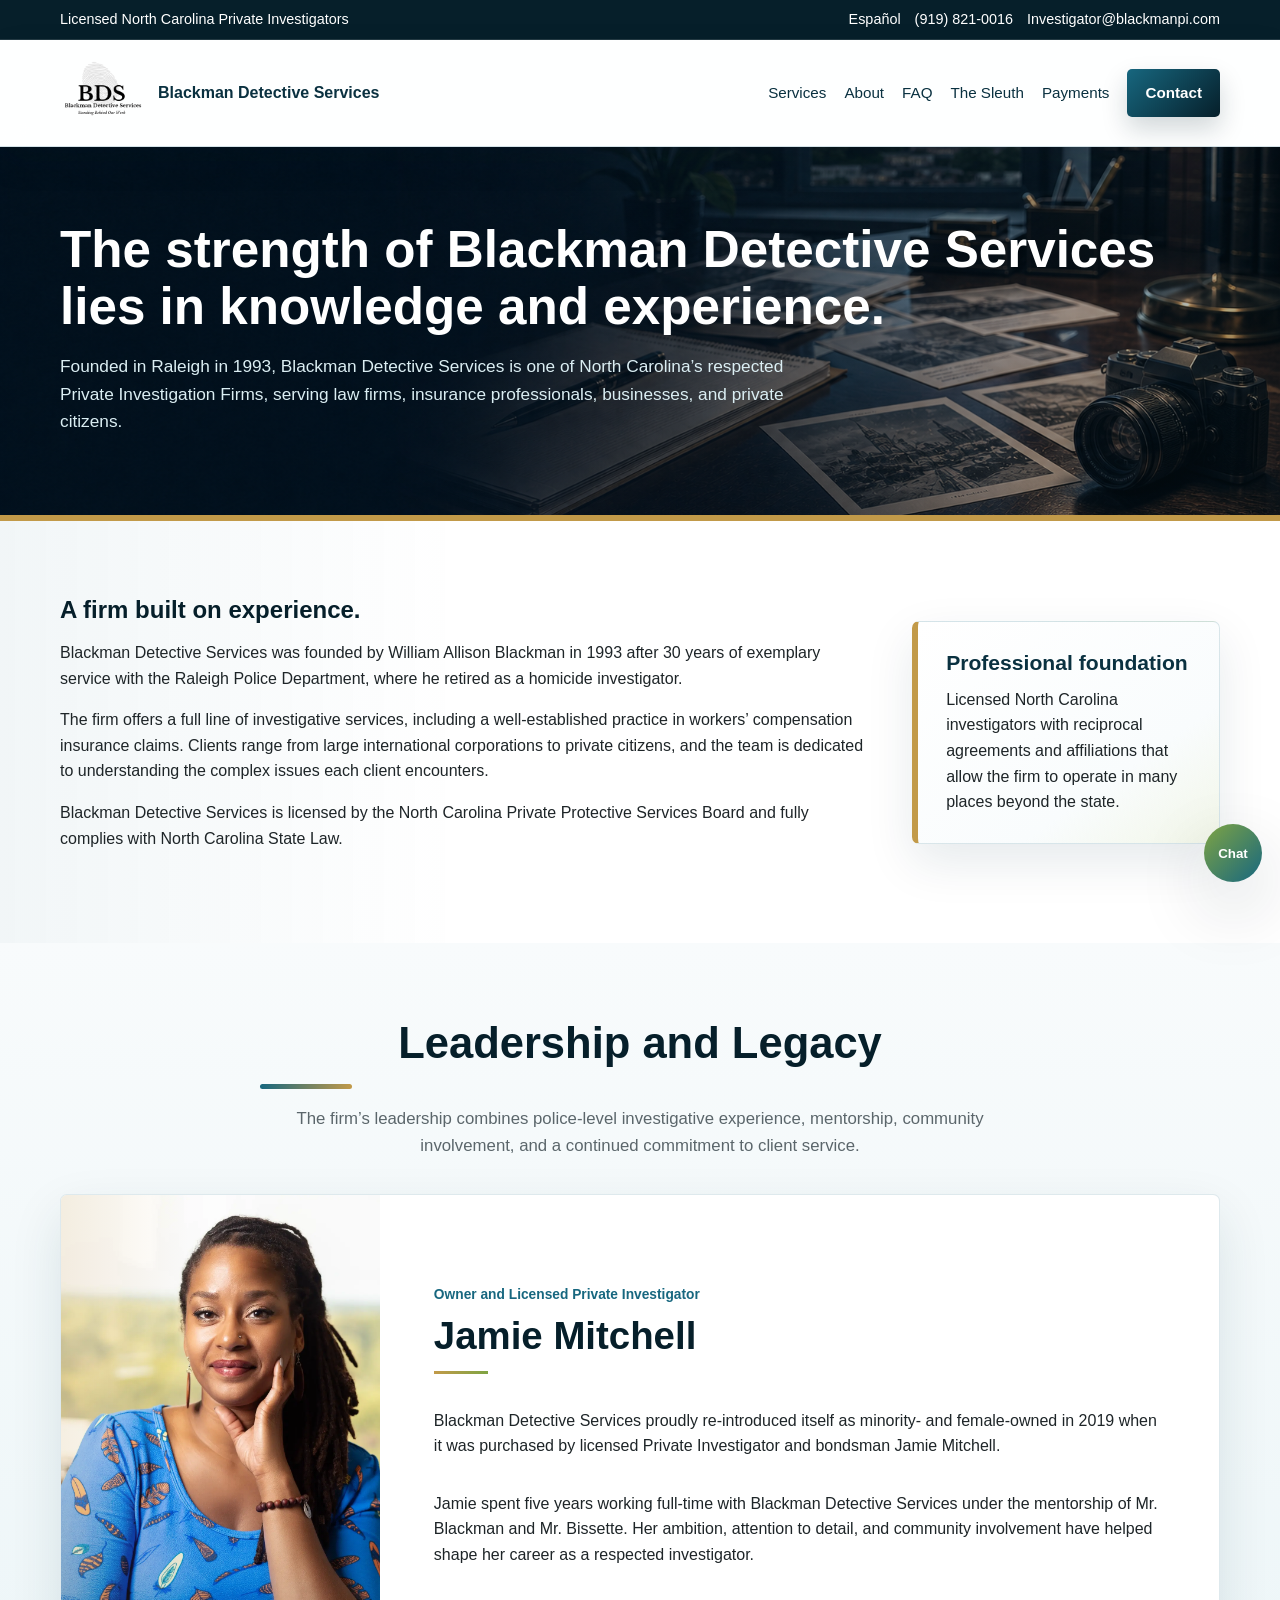
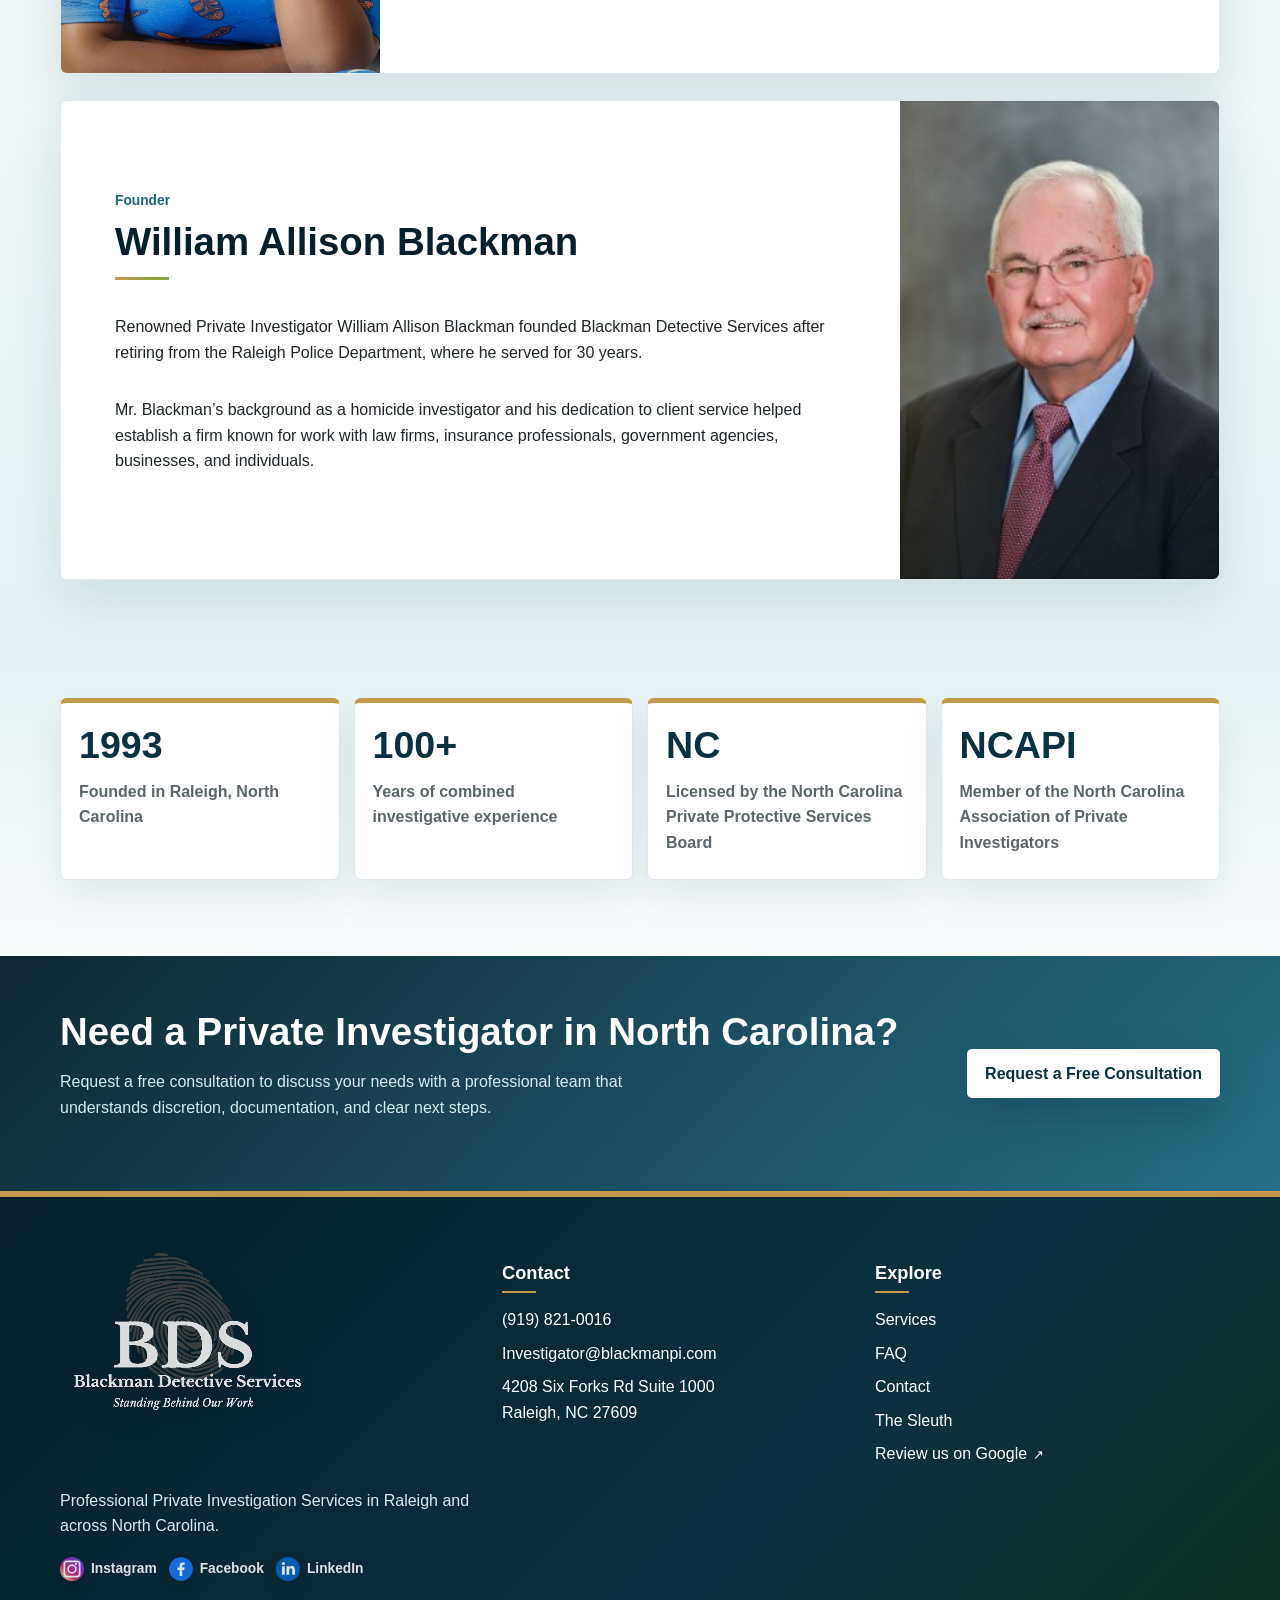
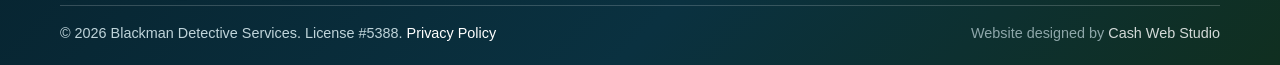
==== commit 9c493398: "privacy policy redirect" ====
--- a/about/index.html
+++ b/about/index.html
@@ -66,7 +66,7 @@
       <a class="button light" href="../contact">Request a Free Consultation</a>
     </div></section>
   </main>
-  <footer class="footer"><div class="footer-inner"><div><img class="footer-logo" src="../assets/logo-bds-transparent.png" alt="Blackman Detective Services logo"><p>Professional Private Investigation Services in Raleigh and across North Carolina.</p><div class="social-links" aria-label="Social media"><a href="https://www.instagram.com/TheSleuth_Podcast/" target="_blank" rel="noopener noreferrer">Instagram</a><a href="https://www.facebook.com/BDS0515/?ref=br_rs" target="_blank" rel="noopener noreferrer">Facebook</a><a href="https://www.linkedin.com/in/allisonblackman/" target="_blank" rel="noopener noreferrer">LinkedIn</a></div></div><div><h3>Contact</h3><ul><li><a href="tel:19198210016">(919) 821-0016</a></li><li><a href="mailto:Investigator@blackmanpi.com">Investigator@blackmanpi.com</a></li><li><a href="https://www.google.com/maps/search/?api=1&query=Blackman%20Detective%20Services%2C%204208%20Six%20Forks%20Rd%20Suite%201000%2C%20Raleigh%2C%20NC%2027609&query_place_id=ChIJVeru02FgrIkRofT4EhydhkM" target="_blank" rel="noopener noreferrer">4208 Six Forks Rd Suite 1000<br>Raleigh, NC 27609</a></li></ul></div><div><h3>Explore</h3><ul><li><a href="../services">Services</a></li><li><a href="../faq">FAQ</a></li><li><a href="../contact">Contact</a></li><li><a href="../the-sleuth">The Sleuth</a></li><li><a href="https://search.google.com/local/writereview?placeid=ChIJVeru02FgrIkRofT4EhydhkM" target="_blank" rel="noopener noreferrer">Review us on Google</a></li></ul></div></div><div class="footer-bottom"><span>&copy; 2026 Blackman Detective Services. License #5388. <a href="../privacy-policy">Privacy Policy</a></span><span class="site-credit">Website designed by <a href="https://cashwebstudio.com" target="_blank" rel="noopener noreferrer">Cash Web Studio</a></span></div></footer>
+  <footer class="footer"><div class="footer-inner"><div><img class="footer-logo" src="../assets/logo-bds-transparent.png" alt="Blackman Detective Services logo"><p>Professional Private Investigation Services in Raleigh and across North Carolina.</p><div class="social-links" aria-label="Social media"><a href="https://www.instagram.com/TheSleuth_Podcast/" target="_blank" rel="noopener noreferrer">Instagram</a><a href="https://www.facebook.com/BDS0515/?ref=br_rs" target="_blank" rel="noopener noreferrer">Facebook</a><a href="https://www.linkedin.com/in/allisonblackman/" target="_blank" rel="noopener noreferrer">LinkedIn</a></div></div><div><h3>Contact</h3><ul><li><a href="tel:19198210016">(919) 821-0016</a></li><li><a href="mailto:Investigator@blackmanpi.com">Investigator@blackmanpi.com</a></li><li><a href="https://www.google.com/maps/search/?api=1&query=Blackman%20Detective%20Services%2C%204208%20Six%20Forks%20Rd%20Suite%201000%2C%20Raleigh%2C%20NC%2027609&query_place_id=ChIJVeru02FgrIkRofT4EhydhkM" target="_blank" rel="noopener noreferrer">4208 Six Forks Rd Suite 1000<br>Raleigh, NC 27609</a></li></ul></div><div><h3>Explore</h3><ul><li><a href="../services">Services</a></li><li><a href="../faq">FAQ</a></li><li><a href="../contact">Contact</a></li><li><a href="../the-sleuth">The Sleuth</a></li><li><a href="https://search.google.com/local/writereview?placeid=ChIJVeru02FgrIkRofT4EhydhkM" target="_blank" rel="noopener noreferrer">Review us on Google</a></li></ul></div></div><div class="footer-bottom"><span>&copy; 2026 Blackman Detective Services. License #5388. <a href="../privacy-policy/">Privacy Policy</a></span><span class="site-credit">Website designed by <a href="https://cashwebstudio.com" target="_blank" rel="noopener noreferrer">Cash Web Studio</a></span></div></footer>
   <div class="chatbot" data-chatbot><div class="chat-panel" aria-live="polite"><div class="chat-head"><strong>Ask Sleuthy</strong><span>General questions only. Do not share personal or case details.</span></div><div class="chat-body" data-chat-body><div class="chat-message">Hi, I’m Sleuthy! I can help with general questions about Blackman Detective Services. Please do not share personal information or case details here.</div></div><div class="chat-quick-questions" aria-label="Common questions"><span>Common questions</span><button type="button" data-chat-question="What services do you offer?">What services do you offer?</button><button type="button" data-chat-question="How can I contact Blackman Detective Services?">How can I contact Blackman Detective Services?</button><button type="button" data-chat-question="What areas do you serve?">What areas do you serve?</button><button type="button" data-chat-question="How do I make a payment?">How do I make a payment?</button></div><form class="chat-input" data-chat-form><input data-chat-input type="text" placeholder="Ask a question" aria-label="Ask a question"><button type="submit">Ask</button></form></div><button class="chat-toggle" data-chat-toggle aria-label="Open chatbot">Chat</button></div>
   <script src="../search-index.js"></script>
   <script src="../script.js"></script>
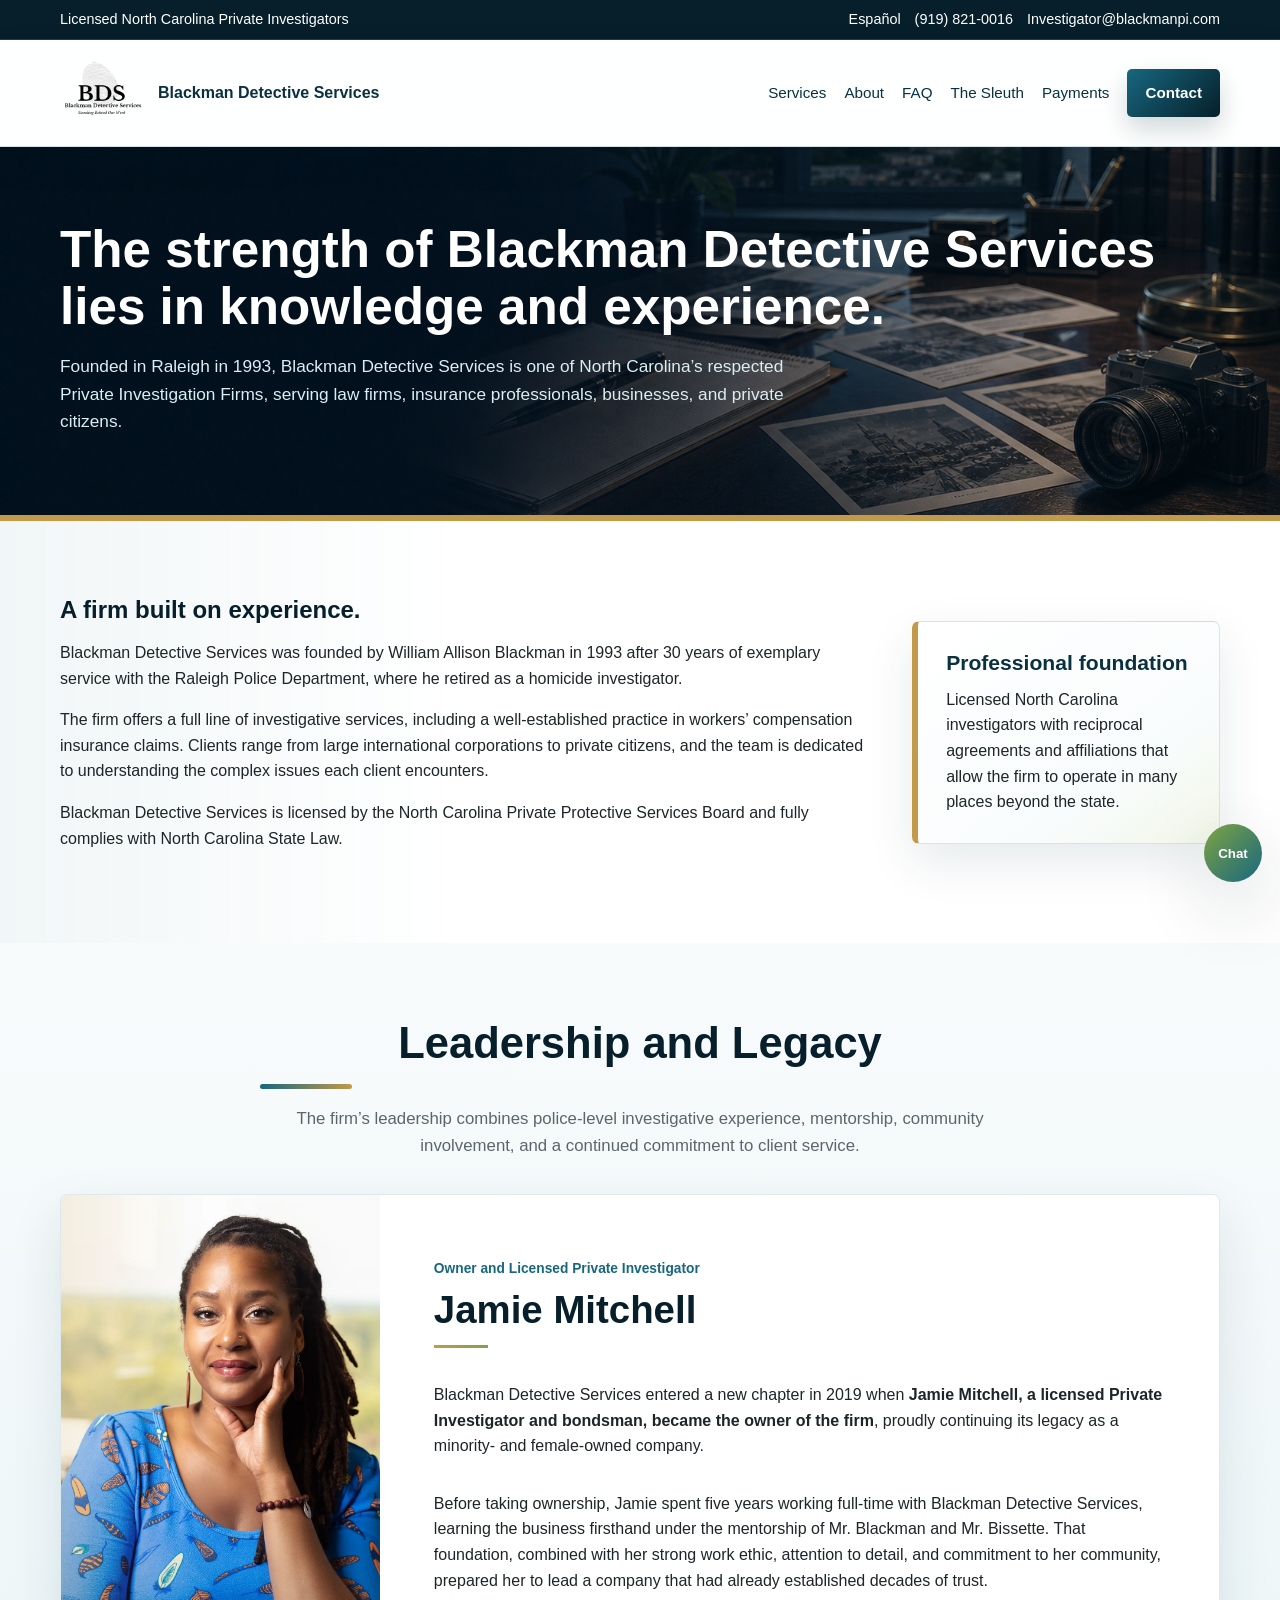
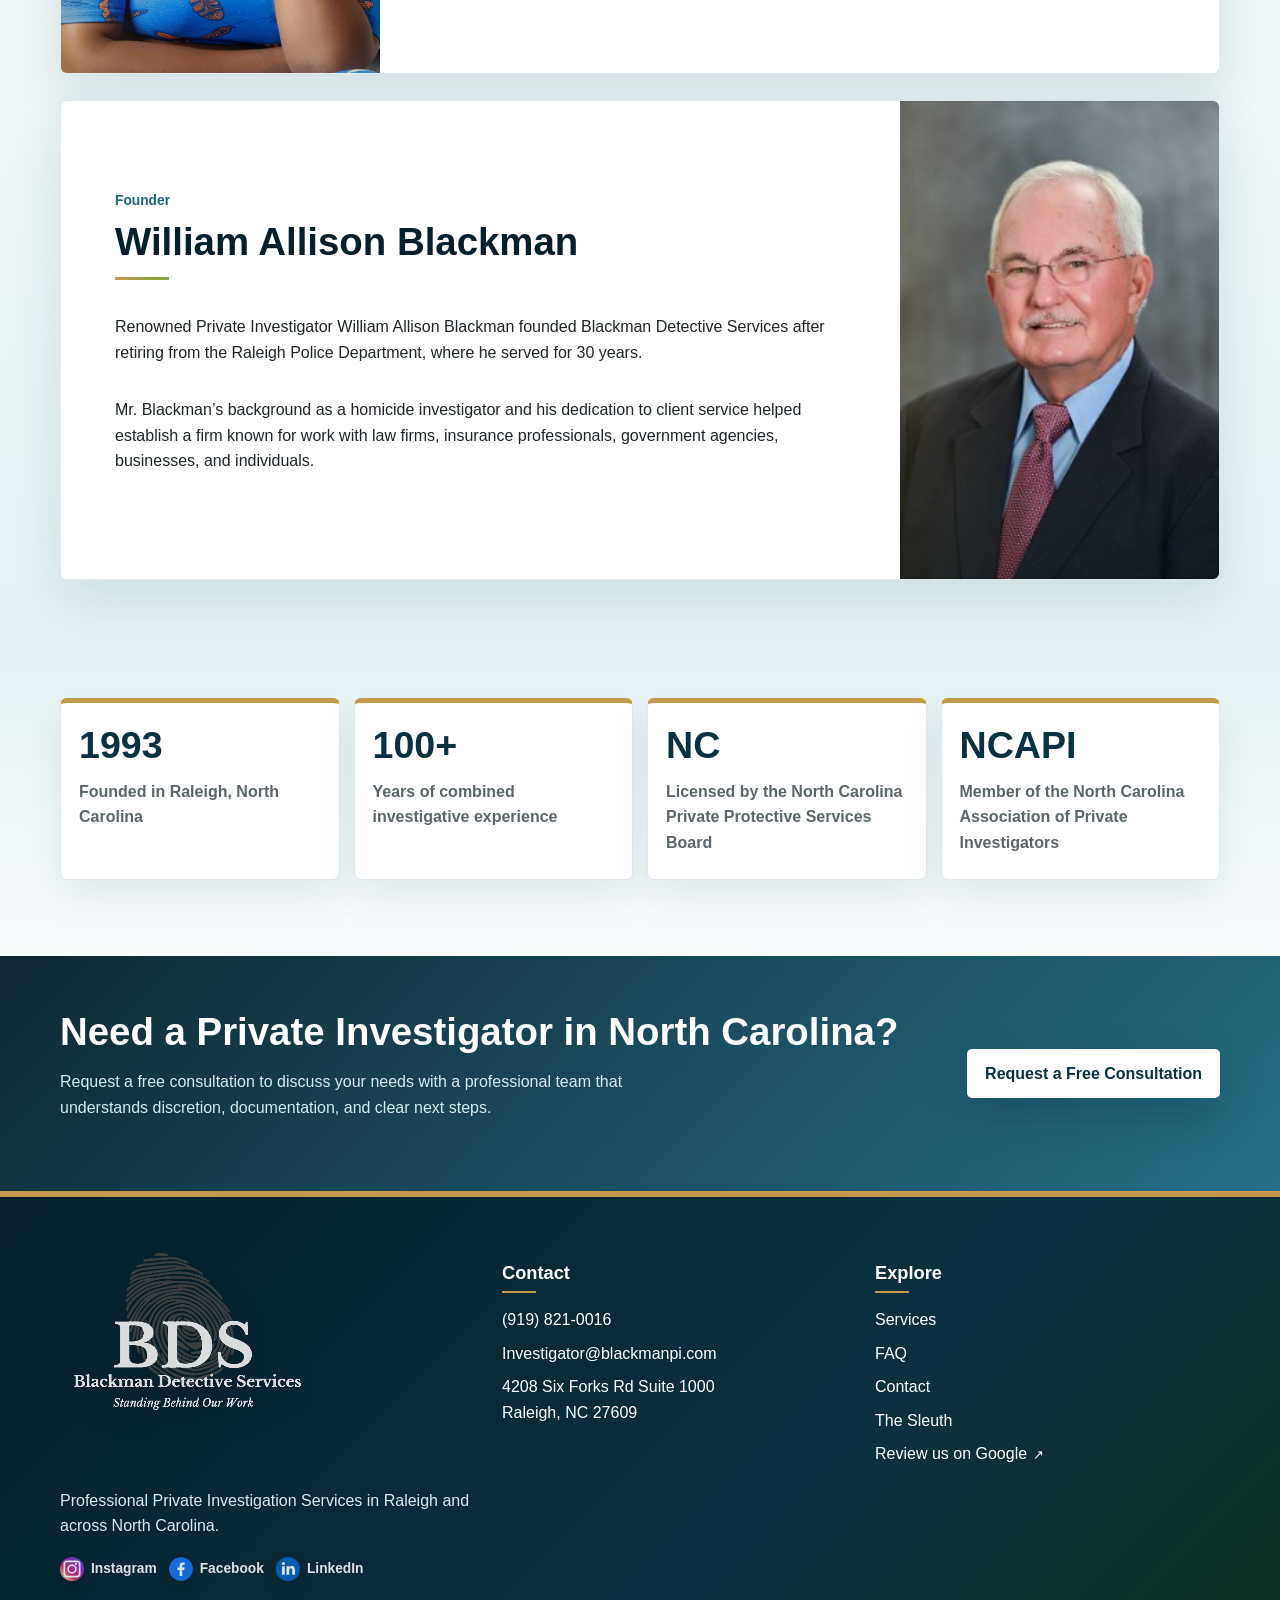
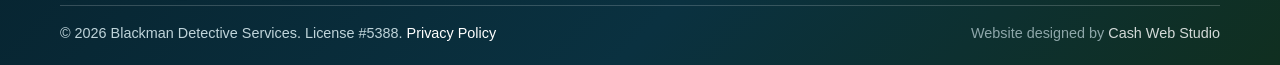
==== commit 8efb1e02: "About and Service page content and layout revisions" ====
--- a/about/index.html
+++ b/about/index.html
@@ -4,7 +4,14 @@
   <meta charset="utf-8">
   <meta name="viewport" content="width=device-width, initial-scale=1">
   <title>About | Blackman Detective Services</title>
-  <meta name="description" content="Learn about Blackman Detective Services, a respected North Carolina Private Investigation Firm founded in 1993.">
+  <meta name="description" content="Learn about Blackman Detective Services, a Raleigh Private Investigation firm founded in 1993 and led by Jamie Mitchell, continuing a minority- and female-owned legacy of trusted investigative work.">
+  <link rel="canonical" href="https://blackmanpi.com/about">
+  <meta property="og:title" content="About | Blackman Detective Services">
+  <meta property="og:description" content="Learn about Blackman Detective Services, a Raleigh Private Investigation firm founded in 1993 and led by Jamie Mitchell, continuing a minority- and female-owned legacy of trusted investigative work.">
+  <meta property="og:type" content="website">
+  <meta property="og:url" content="https://blackmanpi.com/about">
+  <meta property="og:image" content="https://blackmanpi.com/assets/social-preview.png">
+  <meta name="twitter:card" content="summary_large_image">
   <link rel="icon" type="image/png" sizes="64x64" href="../assets/favicon.png">
   <link rel="apple-touch-icon" sizes="180x180" href="../assets/apple-touch-icon.png">
   <link rel="stylesheet" href="../styles.css">
@@ -37,8 +44,8 @@
           <div class="leader-copy">
             <span>Owner and Licensed Private Investigator</span>
             <h3>Jamie Mitchell</h3>
-            <p>Blackman Detective Services proudly re-introduced itself as minority- and female-owned in 2019 when it was purchased by licensed Private Investigator and bondsman Jamie Mitchell.</p>
-            <p>Jamie spent five years working full-time with Blackman Detective Services under the mentorship of Mr. Blackman and Mr. Bissette. Her ambition, attention to detail, and community involvement have helped shape her career as a respected investigator.</p>
+            <p>Blackman Detective Services entered a new chapter in 2019 when <strong>Jamie Mitchell, a licensed Private Investigator and bondsman, became the owner of the firm</strong>, proudly continuing its legacy as a minority- and female-owned company.</p>
+            <p>Before taking ownership, Jamie spent five years working full-time with Blackman Detective Services, learning the business firsthand under the mentorship of Mr. Blackman and Mr. Bissette. That foundation, combined with her strong work ethic, attention to detail, and commitment to her community, prepared her to lead a company that had already established decades of trust.</p>
           </div>
         </article>
         <article class="leader-profile william-profile reveal-card">
--- a/styles.css
+++ b/styles.css
@@ -353,6 +353,65 @@
   padding-left: 18px;
 }
 
+@keyframes homeHeroRise {
+  from {
+    opacity: 0;
+    transform: translateY(20px);
+  }
+
+  to {
+    opacity: 1;
+    transform: translateY(0);
+  }
+}
+
+@keyframes homeHeroImageSettle {
+  from {
+    opacity: 0;
+    transform: translateX(18px) scale(1.015);
+  }
+
+  to {
+    opacity: 0.82;
+    transform: translateX(0) scale(1);
+  }
+}
+
+@keyframes homeFingerprintDrift {
+  0%,
+  100% {
+    transform: translate3d(-50%, 0, 0);
+  }
+
+  50% {
+    transform: translate3d(calc(-50% - 18px), 0, 0);
+  }
+}
+
+.home-reveal {
+  opacity: 0.78;
+  transform: translateY(10px);
+  transition: opacity 620ms ease, transform 620ms cubic-bezier(0.2, 0.72, 0.28, 1);
+  transition-delay: var(--home-reveal-delay, 0ms);
+}
+
+.home-reveal-from-left {
+  transform: translateX(-18px);
+}
+
+.home-reveal-from-right {
+  transform: translateX(18px);
+}
+
+.home-reveal-from-bottom {
+  transform: translateY(12px);
+}
+
+.home-reveal.is-visible {
+  opacity: 1;
+  transform: translate(0, 0);
+}
+
 .home-hero::after {
   background:
     linear-gradient(180deg, transparent 72%, rgba(6, 31, 42, 0.9)),
@@ -371,6 +430,7 @@
   opacity: 0.82;
   -webkit-mask-image: linear-gradient(90deg, transparent 0%, transparent 4%, rgba(0, 0, 0, 0.1) 12%, rgba(0, 0, 0, 0.42) 24%, #000 42%, #000 100%);
   mask-image: linear-gradient(90deg, transparent 0%, transparent 4%, rgba(0, 0, 0, 0.1) 12%, rgba(0, 0, 0, 0.42) 24%, #000 42%, #000 100%);
+  animation: homeHeroImageSettle 900ms ease-out both;
 }
 
 .home-hero-inner {
@@ -382,6 +442,20 @@
 .home-hero h1 {
   max-width: 900px;
   font-size: clamp(2.35rem, 4.2vw, 4.45rem);
+}
+
+.home-hero-copy h1,
+.home-hero-copy p,
+.home-hero-copy .hero-actions {
+  animation: homeHeroRise 700ms cubic-bezier(0.2, 0.72, 0.28, 1) both;
+}
+
+.home-hero-copy p {
+  animation-delay: 120ms;
+}
+
+.home-hero-copy .hero-actions {
+  animation-delay: 220ms;
 }
 
 .home-hero p {
@@ -398,6 +472,7 @@
   border-top: 5px solid var(--brass);
   border-bottom: 1px solid rgba(23, 103, 127, 0.12);
   box-shadow: 0 14px 34px rgba(12, 52, 68, 0.08);
+  --home-reveal-delay: 80ms;
 }
 
 .home-hero-panel .section-inner {
@@ -490,6 +565,7 @@
   z-index: 0;
   pointer-events: none;
   transform: translateX(-50%);
+  animation: homeFingerprintDrift 18s ease-in-out infinite;
 }
 
 .home-fingerprint-field span {
@@ -614,6 +690,7 @@
   grid-template-columns: repeat(3, minmax(0, 1fr));
   gap: 12px;
   margin-top: clamp(26px, 3.2vw, 38px);
+  --home-reveal-delay: 120ms;
 }
 
 .home-intro-proof span {
@@ -633,6 +710,15 @@
     0 16px 34px rgba(0, 0, 0, 0.12),
     inset 0 1px 0 rgba(255, 255, 255, 0.1);
   backdrop-filter: blur(10px);
+  transition: transform 180ms ease, border-color 180ms ease, box-shadow 180ms ease;
+}
+
+.home-intro-proof span:hover {
+  transform: translateY(-4px);
+  border-color: rgba(194, 154, 73, 0.36);
+  box-shadow:
+    0 24px 46px rgba(0, 0, 0, 0.16),
+    inset 0 1px 0 rgba(255, 255, 255, 0.14);
 }
 
 .home-intro-proof strong {
@@ -661,6 +747,16 @@
     0 22px 58px rgba(0, 0, 0, 0.18),
     inset 0 1px 0 rgba(255, 255, 255, 0.14);
   backdrop-filter: blur(12px);
+  --home-reveal-delay: 180ms;
+  transition: transform 180ms ease, box-shadow 180ms ease, border-color 180ms ease;
+}
+
+.home-firm-card:hover {
+  transform: translateY(-4px);
+  border-color: rgba(255, 255, 255, 0.34);
+  box-shadow:
+    0 30px 72px rgba(0, 0, 0, 0.22),
+    inset 0 1px 0 rgba(255, 255, 255, 0.18);
 }
 
 .home-firm-card::before {
@@ -818,17 +914,24 @@
   transition: transform 180ms ease, box-shadow 180ms ease, border-color 180ms ease;
 }
 
+.home-audience-grid article:nth-child(1) {
+  --home-reveal-delay: 40ms;
+}
+
 .home-audience-grid article:nth-child(2) {
+  --home-reveal-delay: 100ms;
   background:
     linear-gradient(145deg, rgba(255, 255, 255, 0.98), rgba(244, 234, 215, 0.68));
 }
 
 .home-audience-grid article:nth-child(3) {
+  --home-reveal-delay: 160ms;
   background:
     linear-gradient(145deg, rgba(255, 255, 255, 0.98), rgba(237, 243, 223, 0.72));
 }
 
 .home-audience-grid article:nth-child(4) {
+  --home-reveal-delay: 220ms;
   background:
     linear-gradient(145deg, rgba(255, 255, 255, 0.98), rgba(229, 242, 245, 0.62) 58%, rgba(244, 234, 215, 0.44));
 }
@@ -929,6 +1032,14 @@
     0 22px 54px rgba(0, 0, 0, 0.2),
     inset 0 1px 0 rgba(255, 255, 255, 0.86);
   transition: transform 180ms ease, box-shadow 180ms ease;
+}
+
+.home-process-grid article:nth-child(2) {
+  transition-delay: 80ms;
+}
+
+.home-process-grid article:nth-child(3) {
+  transition-delay: 140ms;
 }
 
 .home-process-grid article::before {
@@ -987,6 +1098,13 @@
   background:
     linear-gradient(145deg, rgba(255, 255, 255, 0.94), rgba(229, 242, 245, 0.72));
   box-shadow: 0 24px 58px rgba(12, 52, 68, 0.12);
+  transition: transform 180ms ease, box-shadow 180ms ease, border-color 180ms ease;
+}
+
+.home-sleuth-feature:hover {
+  transform: translateY(-4px);
+  border-color: rgba(194, 154, 73, 0.32);
+  box-shadow: 0 30px 70px rgba(12, 52, 68, 0.16);
 }
 
 .home-sleuth-copy {
@@ -2827,6 +2945,7 @@
 .service-item-grid {
   display: grid;
   grid-template-columns: repeat(2, minmax(0, 1fr));
+  grid-auto-flow: dense;
   gap: 1px;
   background: rgba(23, 103, 127, 0.12);
 }
@@ -5755,11 +5874,26 @@
   .payment-embed-card,
   .payment-frame,
   .policy-tabs,
-  .policy-copy.active {
+  .policy-copy.active,
+  .home-hero::before,
+  .home-hero-copy h1,
+  .home-hero-copy p,
+  .home-hero-copy .hero-actions,
+  .home-fingerprint-field {
     animation: none;
   }
 
-  .service-card:hover {
+  .home-reveal {
+    opacity: 1;
+    transform: none;
+  }
+
+  .service-card:hover,
+  .home-intro-proof span:hover,
+  .home-firm-card:hover,
+  .home-audience-grid article:hover,
+  .home-process-grid article:hover,
+  .home-sleuth-feature:hover {
     transform: none;
   }
 
